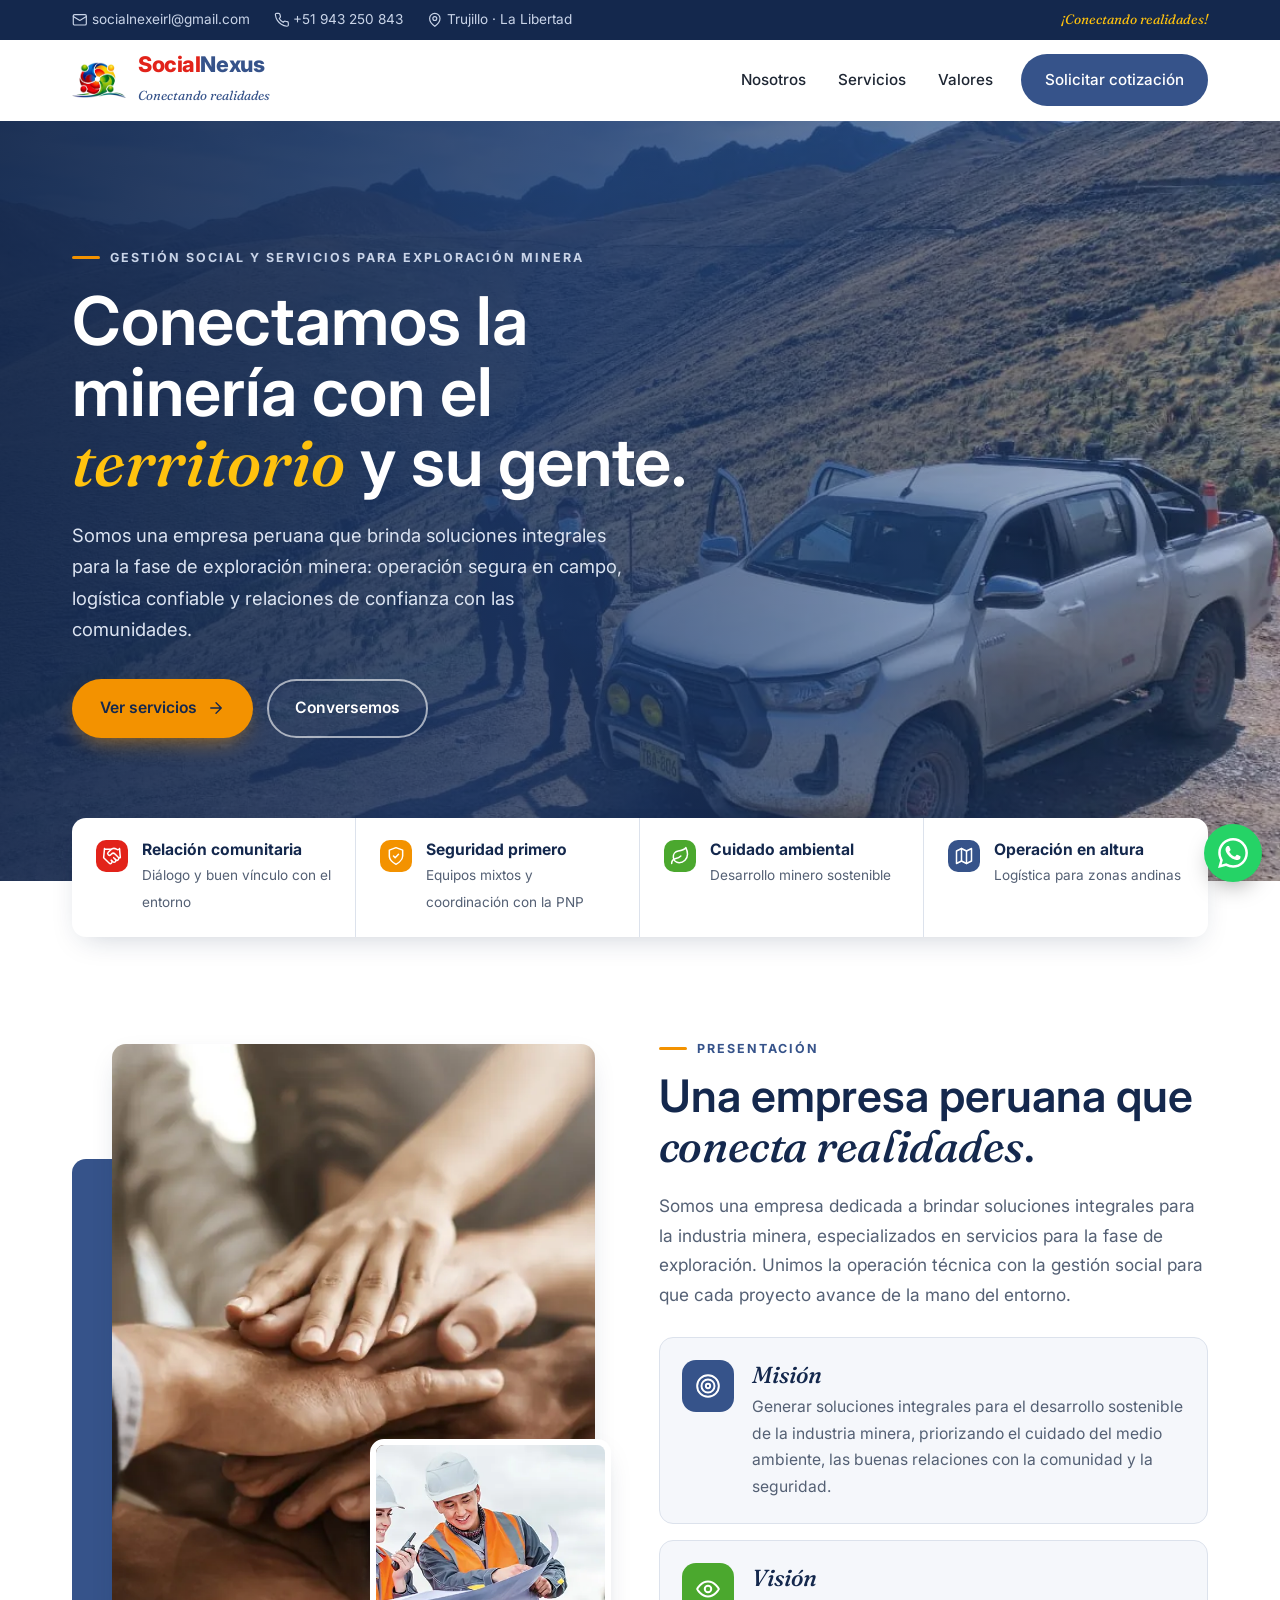
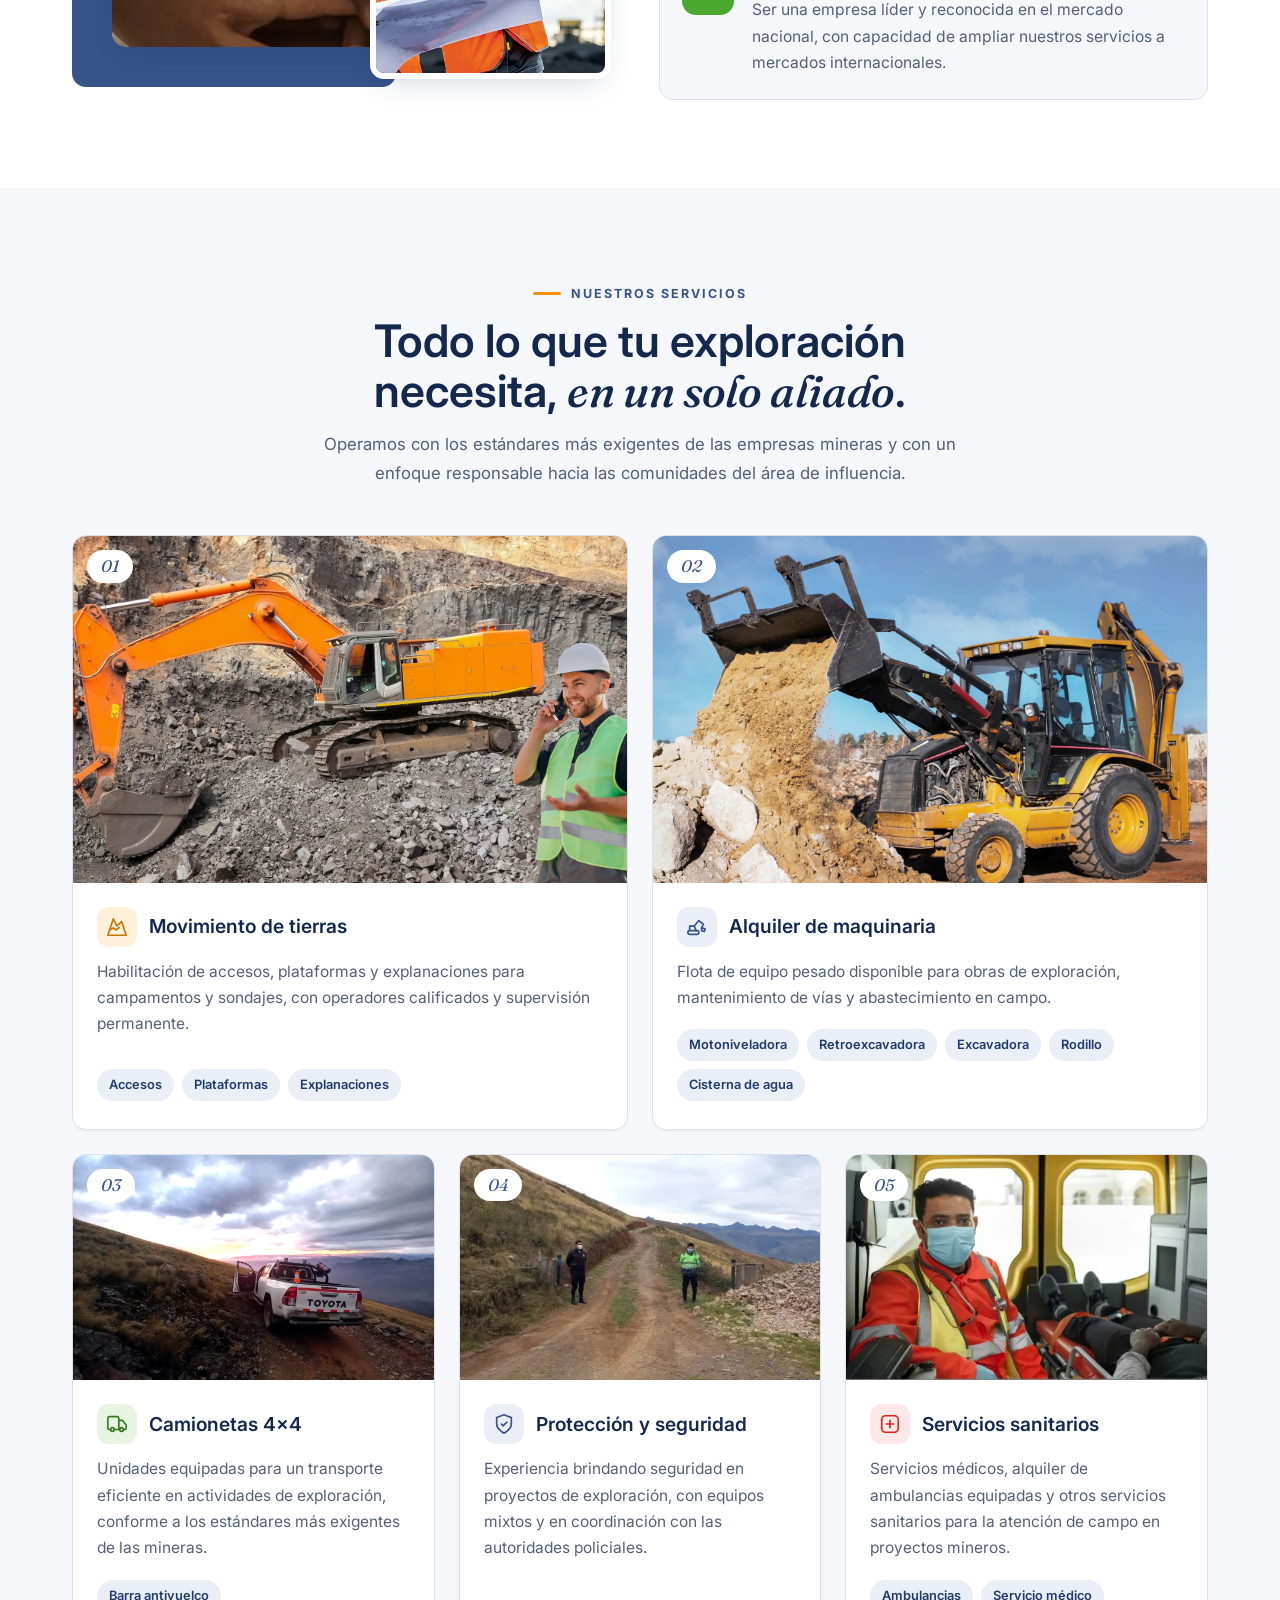
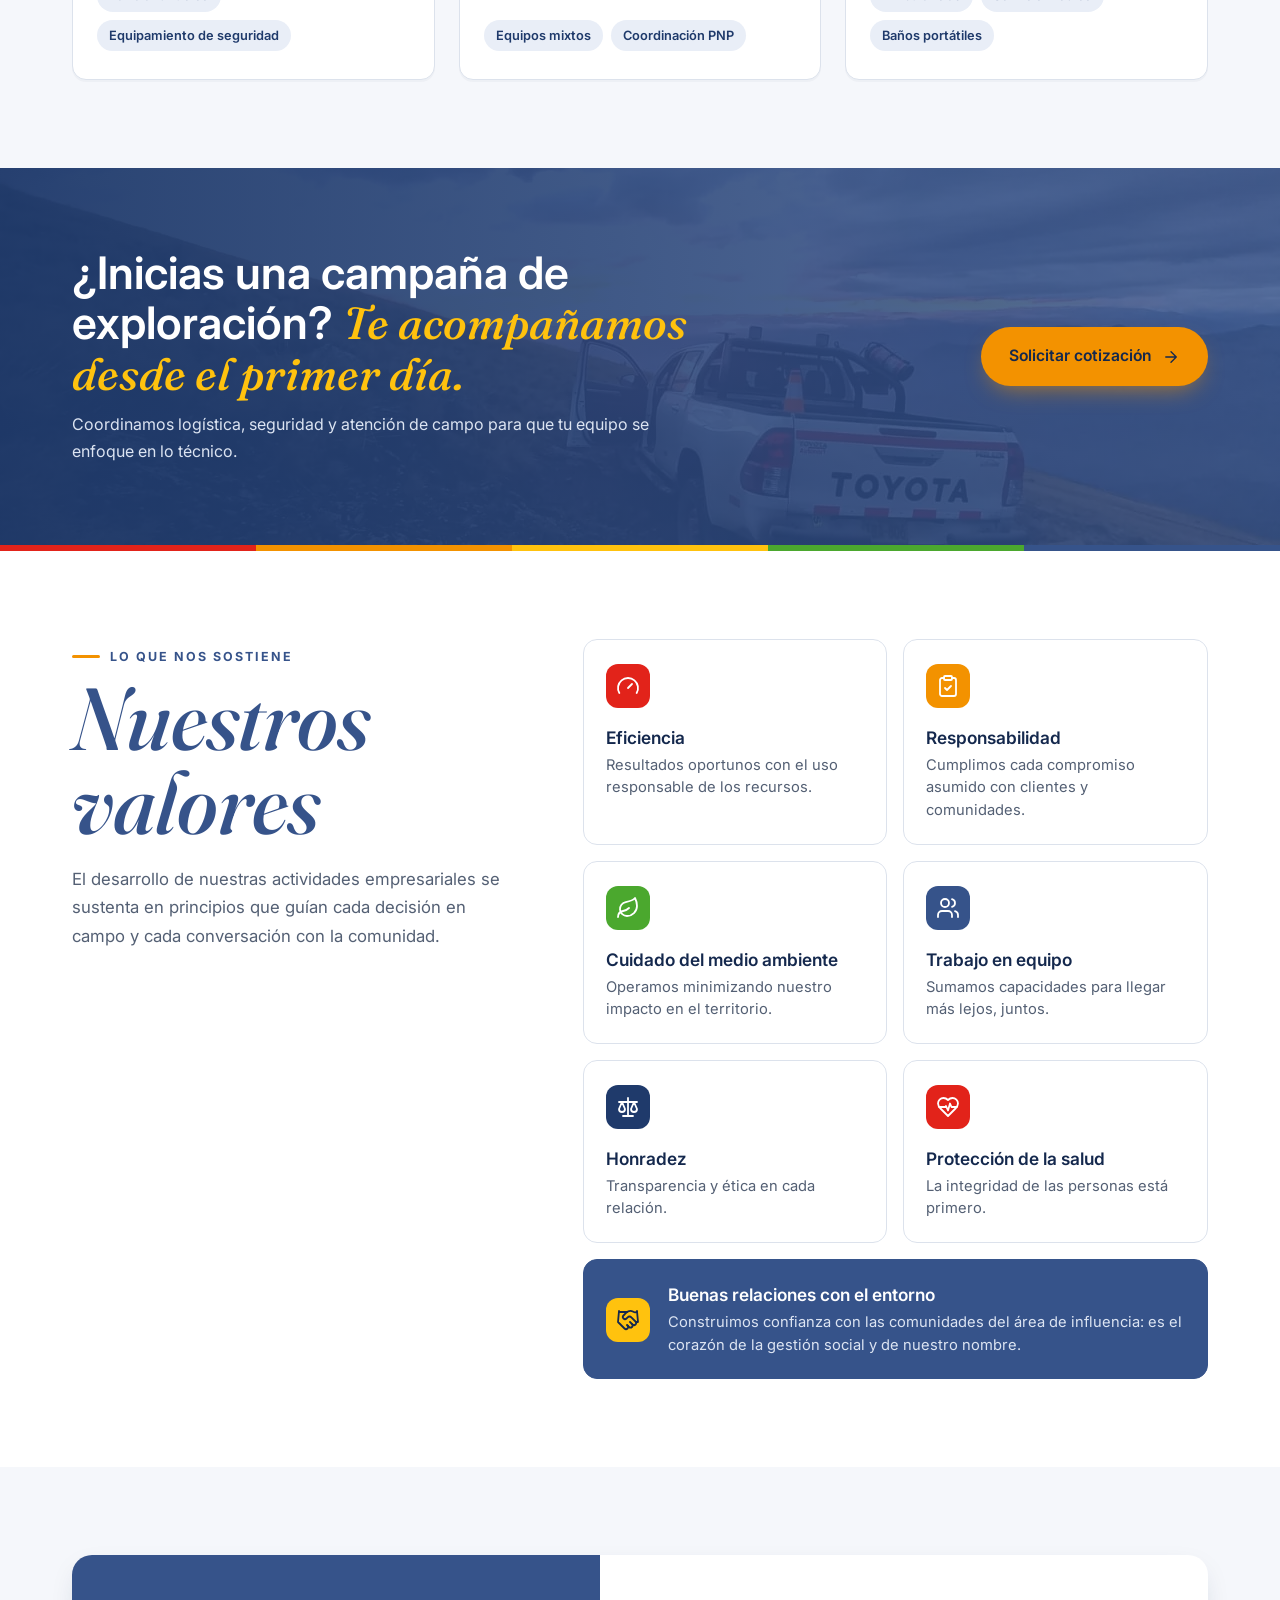
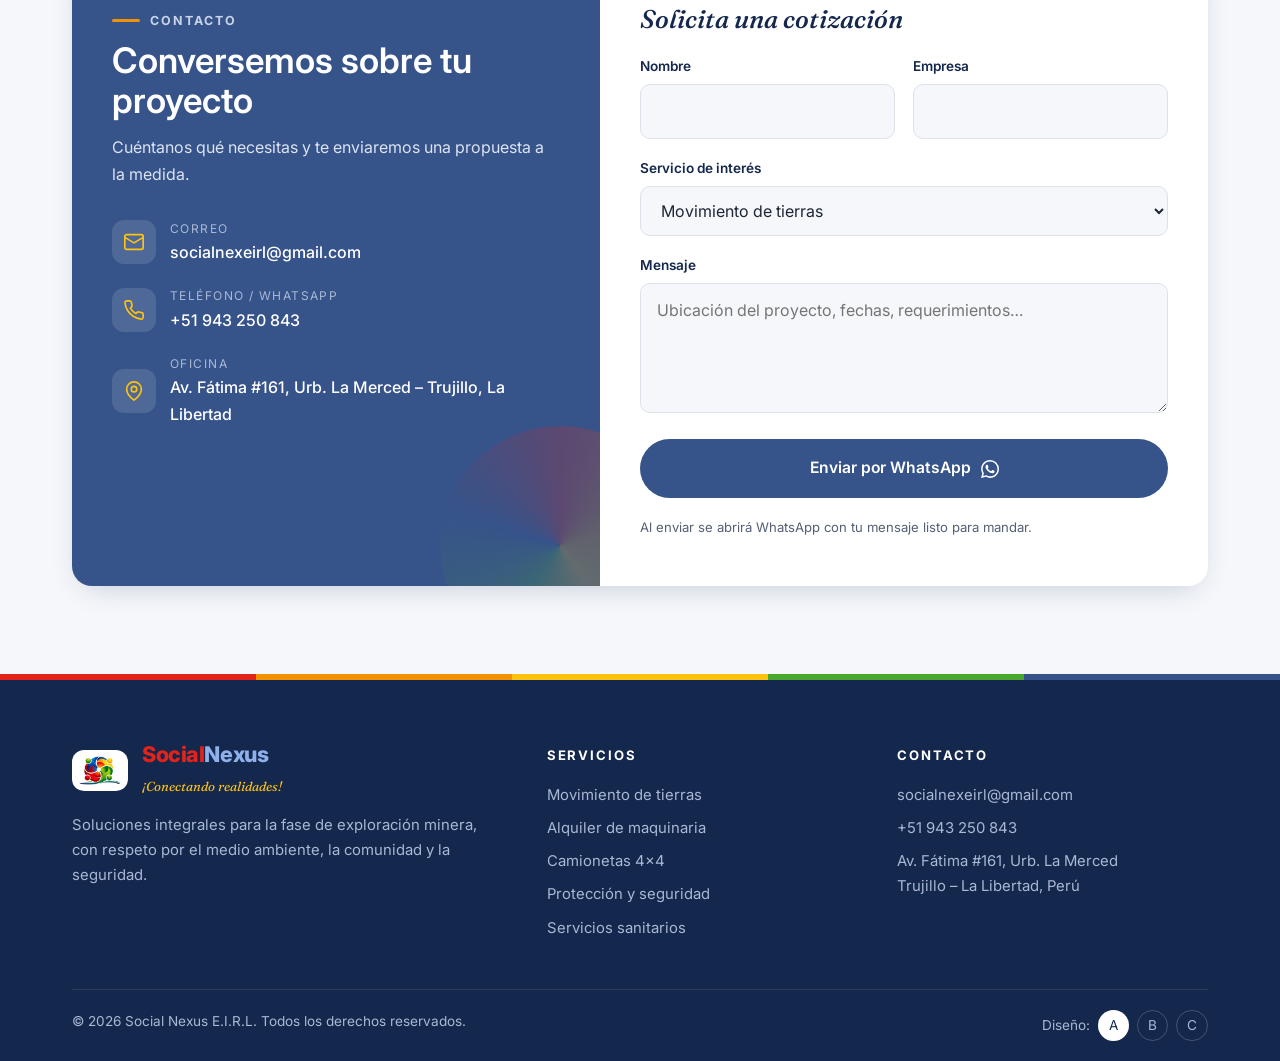
==== site/index.html @ 76d11e51 "Add Social Nexus static site with three designs and GitHub Pages deploy - Version A (main): institut" ====
<!DOCTYPE html>
<html lang="es">
<head>
  <meta charset="UTF-8">
  <meta name="viewport" content="width=device-width, initial-scale=1">
  <title>Social Nexus | Soluciones integrales para la exploración minera</title>
  <meta name="description" content="Social Nexus E.I.R.L. es una empresa peruana que brinda soluciones integrales para la exploración minera: movimiento de tierras, alquiler de maquinaria y camionetas 4x4, seguridad y servicios sanitarios, con buenas relaciones comunitarias.">
  <meta name="theme-color" content="#36538A">
  <meta property="og:type" content="website">
  <meta property="og:locale" content="es_PE">
  <meta property="og:title" content="Social Nexus | ¡Conectando realidades!">
  <meta property="og:description" content="Soluciones integrales para la fase de exploración minera, con respeto por el medio ambiente, la comunidad y la seguridad.">
  <meta property="og:image" content="assets/img/movimiento-tierras.jpg">
  <link rel="icon" href="favicon.ico" sizes="any">
  <link rel="icon" type="image/png" sizes="32x32" href="favicon-32x32.png">
  <link rel="apple-touch-icon" href="apple-touch-icon.png">
  <link rel="preconnect" href="https://fonts.googleapis.com">
  <link rel="preconnect" href="https://fonts.gstatic.com" crossorigin>
  <link href="https://fonts.googleapis.com/css2?family=Fraunces:ital,opsz,wght@0,9..144,500;0,9..144,600;1,9..144,400;1,9..144,500&family=Inter:wght@400;500;600;700;800&display=swap" rel="stylesheet">
  <link rel="stylesheet" href="style.css">
  <link rel="preload" as="image" href="assets/img/seguridad.webp">
  <script type="application/ld+json">
  {
    "@context": "https://schema.org",
    "@type": "LocalBusiness",
    "name": "Social Nexus E.I.R.L.",
    "slogan": "¡Conectando realidades!",
    "description": "Soluciones integrales para la industria minera, especializados en servicios para la fase de exploración.",
    "email": "socialnexeirl@gmail.com",
    "telephone": "+51 943 250 843",
    "image": "assets/img/logo-socialnexus.png",
    "address": {
      "@type": "PostalAddress",
      "streetAddress": "Av. Fátima 161, Urb. La Merced",
      "addressLocality": "Trujillo",
      "addressRegion": "La Libertad",
      "addressCountry": "PE"
    },
    "areaServed": "PE"
  }
  </script>
</head>
<body>

  <!-- ===== TOPBAR ===== -->
  <div class="topbar">
    <div class="container">
      <ul>
        <li><a href="mailto:socialnexeirl@gmail.com"><svg class="icon" aria-hidden="true"><use href="assets/icons.svg#i-mail"/></svg> socialnexeirl@gmail.com</a></li>
        <li><a href="tel:+51943250843"><svg class="icon" aria-hidden="true"><use href="assets/icons.svg#i-phone"/></svg> +51 943 250 843</a></li>
        <li class="hide-sm"><svg class="icon" aria-hidden="true"><use href="assets/icons.svg#i-pin"/></svg> Trujillo · La Libertad</li>
      </ul>
      <span class="tag">¡Conectando realidades!</span>
    </div>
  </div>

  <!-- ===== HEADER ===== -->
  <header id="page-header">
    <div class="container">
      <a href="#inicio" class="brand" aria-label="Social Nexus – inicio">
        <img src="assets/img/logo-simbolo.png" alt="" width="270" height="183">
        <span>
          <span class="brand-name"><span class="s">Social</span><span class="n">Nexus</span></span>
          <span class="brand-tag">Conectando realidades</span>
        </span>
      </a>
      <button class="nav-toggle" aria-expanded="false" aria-controls="main-nav" aria-label="Abrir menú">
        <svg class="icon" aria-hidden="true"><use href="assets/icons.svg#i-menu"/></svg>
      </button>
      <nav id="main-nav" class="main-nav" aria-label="Principal">
        <ul>
          <li><a href="#nosotros">Nosotros</a></li>
          <li><a href="#servicios">Servicios</a></li>
          <li><a href="#valores">Valores</a></li>
          <li><a href="#contacto" class="btn btn-blue">Solicitar cotización</a></li>
        </ul>
      </nav>
    </div>
  </header>

  <main>
    <!-- ===== HERO ===== -->
    <section id="inicio" class="hero">
      <div class="hero-bg"><img src="assets/img/seguridad.webp" alt="" width="1136" height="960"></div>
      <div class="container">
        <div class="hero-content">
          <span class="eyebrow">Gestión social y servicios para exploración minera</span>
          <h1>Conectamos la minería con el <em>territorio</em> y su gente.</h1>
          <p class="lead">Somos una empresa peruana que brinda soluciones integrales para la fase de exploración minera: operación segura en campo, logística confiable y relaciones de confianza con las comunidades.</p>
          <div class="hero-actions">
            <a href="#servicios" class="btn btn-primary">Ver servicios <svg class="icon" aria-hidden="true"><use href="assets/icons.svg#i-arrow"/></svg></a>
            <a href="#contacto" class="btn btn-outline">Conversemos</a>
          </div>
        </div>
      </div>
      <div class="hero-stats">
        <div class="container">
          <ul>
            <li><svg class="icon" aria-hidden="true"><use href="assets/icons.svg#i-handshake"/></svg><div><strong>Relación comunitaria</strong><span>Diálogo y buen vínculo con el entorno</span></div></li>
            <li><svg class="icon" aria-hidden="true"><use href="assets/icons.svg#i-shield"/></svg><div><strong>Seguridad primero</strong><span>Equipos mixtos y coordinación con la PNP</span></div></li>
            <li><svg class="icon" aria-hidden="true"><use href="assets/icons.svg#i-leaf"/></svg><div><strong>Cuidado ambiental</strong><span>Desarrollo minero sostenible</span></div></li>
            <li><svg class="icon" aria-hidden="true"><use href="assets/icons.svg#i-map"/></svg><div><strong>Operación en altura</strong><span>Logística para zonas andinas</span></div></li>
          </ul>
        </div>
      </div>
    </section>

    <!-- ===== NOSOTROS ===== -->
    <section id="nosotros" class="about section">
      <div class="container about-grid">
        <div class="about-media reveal">
          <img class="photo-main" src="assets/img/manos-unidas.webp" alt="Manos de un equipo diverso unidas en señal de compromiso" width="553" height="1055" loading="lazy">
          <img class="photo-badge" src="assets/img/ingenieros.webp" alt="Ingenieros con chaleco revisando planos en campo" width="400" height="400" loading="lazy">
        </div>
        <div class="about-text reveal">
          <span class="eyebrow">Presentación</span>
          <h2>Una empresa peruana que <span class="serif">conecta realidades</span>.</h2>
          <p>Somos una empresa dedicada a brindar soluciones integrales para la industria minera, especializados en servicios para la fase de exploración. Unimos la operación técnica con la gestión social para que cada proyecto avance de la mano del entorno.</p>
          <div class="mv-cards">
            <article class="mv-card">
              <svg class="icon" aria-hidden="true"><use href="assets/icons.svg#i-target"/></svg>
              <div>
                <h3>Misión</h3>
                <p>Generar soluciones integrales para el desarrollo sostenible de la industria minera, priorizando el cuidado del medio ambiente, las buenas relaciones con la comunidad y la seguridad.</p>
              </div>
            </article>
            <article class="mv-card">
              <svg class="icon" aria-hidden="true"><use href="assets/icons.svg#i-eye"/></svg>
              <div>
                <h3>Visión</h3>
                <p>Ser una empresa líder y reconocida en el mercado nacional, con capacidad de ampliar nuestros servicios a mercados internacionales.</p>
              </div>
            </article>
          </div>
        </div>
      </div>
    </section>

    <!-- ===== SERVICIOS ===== -->
    <section id="servicios" class="services section bg-light">
      <div class="container">
        <div class="section-head center reveal">
          <span class="eyebrow">Nuestros servicios</span>
          <h2>Todo lo que tu exploración necesita, <span class="serif">en un solo aliado</span>.</h2>
          <p>Operamos con los estándares más exigentes de las empresas mineras y con un enfoque responsable hacia las comunidades del área de influencia.</p>
        </div>

        <div class="services-grid">
          <article class="service-card wide reveal" data-accent="orange">
            <div class="service-media">
              <img src="assets/img/movimiento-tierras.webp" alt="Excavadora realizando movimiento de tierras en una cantera" width="1600" height="908" loading="lazy">
              <span class="service-num">01</span>
            </div>
            <div class="service-body">
              <h3><svg class="icon" aria-hidden="true"><use href="assets/icons.svg#i-mountain"/></svg> Movimiento de tierras</h3>
              <p>Habilitación de accesos, plataformas y explanaciones para campamentos y sondajes, con operadores calificados y supervisión permanente.</p>
              <ul class="chips"><li>Accesos</li><li>Plataformas</li><li>Explanaciones</li></ul>
            </div>
          </article>

          <article class="service-card wide reveal">
            <div class="service-media">
              <img src="assets/img/retroexcavadora-carga.webp" alt="Retroexcavadora cargando material" width="1600" height="1288" loading="lazy">
              <span class="service-num">02</span>
            </div>
            <div class="service-body">
              <h3><svg class="icon" aria-hidden="true"><use href="assets/icons.svg#i-excavator"/></svg> Alquiler de maquinaria</h3>
              <p>Flota de equipo pesado disponible para obras de exploración, mantenimiento de vías y abastecimiento en campo.</p>
              <ul class="chips"><li>Motoniveladora</li><li>Retroexcavadora</li><li>Excavadora</li><li>Rodillo</li><li>Cisterna de agua</li></ul>
            </div>
          </article>

          <article class="service-card reveal" data-accent="green">
            <div class="service-media">
              <img src="assets/img/camioneta-andes.webp" alt="Camioneta 4x4 en un camino de montaña al atardecer" width="1280" height="960" loading="lazy">
              <span class="service-num">03</span>
            </div>
            <div class="service-body">
              <h3><svg class="icon" aria-hidden="true"><use href="assets/icons.svg#i-truck"/></svg> Camionetas 4x4</h3>
              <p>Unidades equipadas para un transporte eficiente en actividades de exploración, conforme a los estándares más exigentes de las mineras.</p>
              <ul class="chips"><li>Barra antivuelco</li><li>Equipamiento de seguridad</li></ul>
            </div>
          </article>

          <article class="service-card reveal">
            <div class="service-media">
              <img src="assets/img/seguridad-control.webp" alt="Personal de seguridad y policía en un control de acceso rural" width="570" height="332" loading="lazy">
              <span class="service-num">04</span>
            </div>
            <div class="service-body">
              <h3><svg class="icon" aria-hidden="true"><use href="assets/icons.svg#i-shield"/></svg> Protección y seguridad</h3>
              <p>Experiencia brindando seguridad en proyectos de exploración, con equipos mixtos y en coordinación con las autoridades policiales.</p>
              <ul class="chips"><li>Equipos mixtos</li><li>Coordinación PNP</li></ul>
            </div>
          </article>

          <article class="service-card reveal" data-accent="red">
            <div class="service-media">
              <img src="assets/img/servicio-medico.webp" alt="Paramédico atendiendo dentro de una ambulancia" width="617" height="334" loading="lazy">
              <span class="service-num">05</span>
            </div>
            <div class="service-body">
              <h3><svg class="icon" aria-hidden="true"><use href="assets/icons.svg#i-medical"/></svg> Servicios sanitarios</h3>
              <p>Servicios médicos, alquiler de ambulancias equipadas y otros servicios sanitarios para la atención de campo en proyectos mineros.</p>
              <ul class="chips"><li>Ambulancias</li><li>Servicio médico</li><li>Baños portátiles</li></ul>
            </div>
          </article>
        </div>
      </div>
    </section>

    <!-- ===== CTA BANNER ===== -->
    <section class="cta-banner">
      <div class="bg"><img src="assets/img/camioneta-andes.webp" alt="" width="1280" height="960" loading="lazy"></div>
      <div class="container">
        <div>
          <h2>¿Inicias una campaña de exploración? <em>Te acompañamos desde el primer día.</em></h2>
          <p>Coordinamos logística, seguridad y atención de campo para que tu equipo se enfoque en lo técnico.</p>
        </div>
        <a href="#contacto" class="btn btn-primary">Solicitar cotización <svg class="icon" aria-hidden="true"><use href="assets/icons.svg#i-arrow"/></svg></a>
      </div>
      <div class="nexus-bar" aria-hidden="true"><span></span><span></span><span></span><span></span><span></span></div>
    </section>

    <!-- ===== VALORES ===== -->
    <section id="valores" class="values section">
      <div class="container values-grid">
        <div class="values-intro reveal">
          <span class="eyebrow">Lo que nos sostiene</span>
          <p class="big">Nuestros valores</p>
          <p>El desarrollo de nuestras actividades empresariales se sustenta en principios que guían cada decisión en campo y cada conversación con la comunidad.</p>
        </div>
        <div class="values-list">
          <article class="value reveal"><svg class="icon" aria-hidden="true"><use href="assets/icons.svg#i-gauge"/></svg><h3>Eficiencia</h3><p>Resultados oportunos con el uso responsable de los recursos.</p></article>
          <article class="value reveal"><svg class="icon" aria-hidden="true"><use href="assets/icons.svg#i-check"/></svg><h3>Responsabilidad</h3><p>Cumplimos cada compromiso asumido con clientes y comunidades.</p></article>
          <article class="value reveal"><svg class="icon" aria-hidden="true"><use href="assets/icons.svg#i-leaf"/></svg><h3>Cuidado del medio ambiente</h3><p>Operamos minimizando nuestro impacto en el territorio.</p></article>
          <article class="value reveal"><svg class="icon" aria-hidden="true"><use href="assets/icons.svg#i-users"/></svg><h3>Trabajo en equipo</h3><p>Sumamos capacidades para llegar más lejos, juntos.</p></article>
          <article class="value reveal"><svg class="icon" aria-hidden="true"><use href="assets/icons.svg#i-scale"/></svg><h3>Honradez</h3><p>Transparencia y ética en cada relación.</p></article>
          <article class="value reveal"><svg class="icon" aria-hidden="true"><use href="assets/icons.svg#i-heart"/></svg><h3>Protección de la salud</h3><p>La integridad de las personas está primero.</p></article>
          <article class="value featured reveal"><svg class="icon" aria-hidden="true"><use href="assets/icons.svg#i-handshake"/></svg><div><h3>Buenas relaciones con el entorno</h3><p>Construimos confianza con las comunidades del área de influencia: es el corazón de la gestión social y de nuestro nombre.</p></div></article>
        </div>
      </div>
    </section>

    <!-- ===== CONTACTO ===== -->
    <section id="contacto" class="contact section bg-light">
      <div class="container">
        <div class="contact-grid reveal">
          <div class="contact-info">
            <span class="eyebrow">Contacto</span>
            <h2>Conversemos sobre tu proyecto</h2>
            <p>Cuéntanos qué necesitas y te enviaremos una propuesta a la medida.</p>
            <ul class="contact-list">
              <li><svg class="icon" aria-hidden="true"><use href="assets/icons.svg#i-mail"/></svg><div><small>Correo</small><a href="mailto:socialnexeirl@gmail.com">socialnexeirl@gmail.com</a></div></li>
              <li><svg class="icon" aria-hidden="true"><use href="assets/icons.svg#i-phone"/></svg><div><small>Teléfono / WhatsApp</small><a href="tel:+51943250843">+51 943 250 843</a></div></li>
              <li><svg class="icon" aria-hidden="true"><use href="assets/icons.svg#i-pin"/></svg><div><small>Oficina</small><span>Av. Fátima #161, Urb. La Merced – Trujillo, La Libertad</span></div></li>
            </ul>
          </div>
          <form class="contact-form" id="contact-form">
            <h3>Solicita una cotización</h3>
            <div class="row">
              <div class="field"><label for="f-name">Nombre</label><input id="f-name" name="name" required autocomplete="name"></div>
              <div class="field"><label for="f-company">Empresa</label><input id="f-company" name="company" autocomplete="organization"></div>
            </div>
            <div class="field">
              <label for="f-service">Servicio de interés</label>
              <select id="f-service" name="service">
                <option>Movimiento de tierras</option>
                <option>Alquiler de maquinaria</option>
                <option>Alquiler de camionetas 4x4</option>
                <option>Protección y seguridad</option>
                <option>Servicios sanitarios</option>
                <option>Otro / varios</option>
              </select>
            </div>
            <div class="field"><label for="f-msg">Mensaje</label><textarea id="f-msg" name="message" required placeholder="Ubicación del proyecto, fechas, requerimientos…"></textarea></div>
            <button type="submit" class="btn btn-blue">Enviar por WhatsApp <svg class="icon" aria-hidden="true"><use href="assets/icons.svg#i-whatsapp"/></svg></button>
            <p class="form-note">Al enviar se abrirá WhatsApp con tu mensaje listo para mandar.</p>
          </form>
        </div>
      </div>
    </section>
  </main>

  <!-- ===== FOOTER ===== -->
  <footer id="page-footer">
    <div class="nexus-bar" aria-hidden="true"><span></span><span></span><span></span><span></span><span></span></div>
    <div class="container">
      <div class="footer-top">
        <div>
          <div class="footer-brand">
            <img src="assets/img/logo-simbolo.png" alt="" width="270" height="183" loading="lazy">
            <span><span class="brand-name"><span class="s">Social</span><span class="n">Nexus</span></span><span class="brand-tag">¡Conectando realidades!</span></span>
          </div>
          <p>Soluciones integrales para la fase de exploración minera, con respeto por el medio ambiente, la comunidad y la seguridad.</p>
        </div>
        <div>
          <h4>Servicios</h4>
          <ul>
            <li><a href="#servicios">Movimiento de tierras</a></li>
            <li><a href="#servicios">Alquiler de maquinaria</a></li>
            <li><a href="#servicios">Camionetas 4x4</a></li>
            <li><a href="#servicios">Protección y seguridad</a></li>
            <li><a href="#servicios">Servicios sanitarios</a></li>
          </ul>
        </div>
        <div>
          <h4>Contacto</h4>
          <ul>
            <li><a href="mailto:socialnexeirl@gmail.com">socialnexeirl@gmail.com</a></li>
            <li><a href="tel:+51943250843">+51 943 250 843</a></li>
            <li>Av. Fátima #161, Urb. La Merced<br>Trujillo – La Libertad, Perú</li>
          </ul>
        </div>
      </div>
      <div class="footer-bottom">
        <span>© <span id="year">2026</span> Social Nexus E.I.R.L. Todos los derechos reservados.</span>
        <nav class="versions" aria-label="Versiones del diseño">Diseño:
          <a href="./" aria-current="page">A</a><a href="v2/">B</a><a href="v3/">C</a>
        </nav>
      </div>
    </div>
  </footer>

  <a class="wa-float" href="https://wa.me/51943250843" target="_blank" rel="noopener" aria-label="Escríbenos por WhatsApp">
    <svg aria-hidden="true"><use href="assets/icons.svg#i-whatsapp"/></svg>
  </a>

  <script>
    (function () {
      var header = document.getElementById('page-header');
      var toggle = document.querySelector('.nav-toggle');
      var nav = document.getElementById('main-nav');
      var icon = toggle.querySelector('use');

      function setMenu(open) {
        nav.classList.toggle('open', open);
        toggle.setAttribute('aria-expanded', open);
        toggle.setAttribute('aria-label', open ? 'Cerrar menú' : 'Abrir menú');
        icon.setAttribute('href', 'assets/icons.svg#' + (open ? 'i-close' : 'i-menu'));
      }
      toggle.addEventListener('click', function () { setMenu(!nav.classList.contains('open')); });
      nav.addEventListener('click', function (e) { if (e.target.closest('a')) setMenu(false); });

      function onScroll() { header.classList.toggle('scrolled', window.scrollY > 10); }
      window.addEventListener('scroll', onScroll, { passive: true }); onScroll();

      // Aparición suave de bloques al hacer scroll
      var items = document.querySelectorAll('.reveal');
      if ('IntersectionObserver' in window) {
        var io = new IntersectionObserver(function (entries) {
          entries.forEach(function (en) { if (en.isIntersecting) { en.target.classList.add('in'); io.unobserve(en.target); } });
        }, { threshold: 0.12, rootMargin: '0px 0px -40px 0px' });
        items.forEach(function (el) { io.observe(el); });
      } else {
        items.forEach(function (el) { el.classList.add('in'); });
      }

      document.getElementById('year').textContent = new Date().getFullYear();

      // El formulario no tiene backend: abre WhatsApp con el mensaje armado
      document.getElementById('contact-form').addEventListener('submit', function (e) {
        e.preventDefault();
        var f = e.target;
        var txt = 'Hola Social Nexus, soy ' + f.name.value.trim() +
          (f.company.value.trim() ? ' de ' + f.company.value.trim() : '') +
          '.\nServicio de interés: ' + f.service.value +
          '\n\n' + f.message.value.trim();
        window.open('https://wa.me/51943250843?text=' + encodeURIComponent(txt), '_blank', 'noopener');
      });
    })();
  </script>
</body>
</html>
---- site/style.css ----
/* ===================================================
   Social Nexus E.I.R.L. – Conectando realidades
   style.css · Versión A "Institucional moderna"
   =================================================== */

/* ===== TOKENS =====
   Paleta tomada del brochure: azul institucional dominante y los
   cuatro colores del logo como acentos. */
:root {
  --blue:        #36538A;
  --blue-deep:   #1F3A6B;
  --blue-ink:    #14284D;
  --blue-soft:   #E9EEF7;
  --red:         #E2231A;
  --orange:      #F39200;
  --yellow:      #FFC20E;
  --green:       #4BA82E;
  --white:       #ffffff;
  --bg:          #F5F7FB;
  --text:        #1E2633;
  --text-light:  #546074;
  --border:      #DCE2EC;
  --radius:      14px;
  --max-width:   1200px;
  --header-h:    80px;
  --serif: 'Fraunces', Georgia, 'Times New Roman', serif;
  --sans:  'Inter', system-ui, -apple-system, 'Segoe UI', Roboto, sans-serif;
  --shadow: 0 10px 30px -12px rgba(20, 40, 77, .25);
}

/* ===== RESET & BASE ===== */
*, *::before, *::after { box-sizing: border-box; margin: 0; padding: 0; }
html { scroll-behavior: smooth; scroll-padding-top: var(--header-h); }
body {
  font-family: var(--sans);
  font-size: 16px;
  line-height: 1.7;
  color: var(--text);
  background: var(--white);
  overflow-x: hidden;
}
img { max-width: 100%; height: auto; display: block; }
a { color: inherit; text-decoration: none; }
ul { list-style: none; }
button, input, textarea, select { font: inherit; color: inherit; }
:focus-visible { outline: 3px solid var(--orange); outline-offset: 3px; border-radius: 4px; }

.icon {
  width: 1.15em; height: 1.15em;
  fill: none; stroke: currentColor; stroke-width: 1.8;
  stroke-linecap: round; stroke-linejoin: round;
  vertical-align: -0.2em; flex-shrink: 0;
}

.container { width: 100%; max-width: var(--max-width); margin: 0 auto; padding: 0 16px; }
@media (min-width: 768px) { .container { padding: 0 32px; } }

.section { padding: 88px 0; }
.bg-light { background: var(--bg); }

h1, h2, h3 { color: var(--blue-ink); font-weight: 600; }
h1 { font-size: clamp(2.3rem, 6vw, 4.2rem); line-height: 1.05; }
h2 { font-size: clamp(1.8rem, 4vw, 2.8rem); line-height: 1.12; }
h3 { font-size: 1.2rem; line-height: 1.3; }
.serif { font-family: var(--serif); font-style: italic; font-weight: 500; letter-spacing: -.01em; }

.eyebrow {
  display: inline-flex; align-items: center; gap: 10px;
  font-size: .78rem; font-weight: 700; letter-spacing: .16em; text-transform: uppercase;
  color: var(--blue);
}
.eyebrow::before { content: ""; width: 28px; height: 3px; border-radius: 2px; background: var(--orange); }
.section-head { max-width: 680px; margin-bottom: 48px; }
.section-head.center { text-align: center; margin-left: auto; margin-right: auto; }
.section-head.center .eyebrow { justify-content: center; }
.section-head h2 { margin: 12px 0 14px; }
.section-head p { color: var(--text-light); font-size: 1.05rem; }

/* Franja con los colores del logo */
.nexus-bar { display: flex; height: 6px; }
.nexus-bar span { flex: 1; }
.nexus-bar span:nth-child(1) { background: var(--red); }
.nexus-bar span:nth-child(2) { background: var(--orange); }
.nexus-bar span:nth-child(3) { background: var(--yellow); }
.nexus-bar span:nth-child(4) { background: var(--green); }
.nexus-bar span:nth-child(5) { background: var(--blue); }

/* ===== BOTONES ===== */
.btn {
  display: inline-flex; align-items: center; justify-content: center; gap: 10px;
  padding: 14px 26px; border-radius: 999px; border: 2px solid transparent;
  font-weight: 600; font-size: .98rem; cursor: pointer;
  transition: transform .2s, background .2s, color .2s, border-color .2s, box-shadow .2s;
}
.btn:hover { transform: translateY(-2px); }
.btn-primary { background: var(--orange); color: var(--blue-ink); box-shadow: 0 10px 24px -10px rgba(243,146,0,.7); }
.btn-primary:hover { background: var(--yellow); }
.btn-outline { border-color: rgba(255,255,255,.6); color: var(--white); }
.btn-outline:hover { background: var(--white); color: var(--blue-ink); }
.btn-blue { background: var(--blue); color: var(--white); }
.btn-blue:hover { background: var(--blue-deep); }

/* ===== TOPBAR ===== */
.topbar { background: var(--blue-ink); color: #C9D4E8; font-size: .85rem; }
.topbar .container { display: flex; justify-content: space-between; align-items: center; min-height: 40px; gap: 16px; }
.topbar ul { display: flex; gap: 24px; flex-wrap: wrap; }
.topbar a:hover { color: var(--white); }
.topbar .tag { font-family: var(--serif); font-style: italic; color: var(--yellow); }
@media (max-width: 767px) { .topbar .tag, .topbar .hide-sm { display: none; } }

/* ===== HEADER ===== */
#page-header {
  position: sticky; top: 0; z-index: 50;
  background: rgba(255,255,255,.92);
  backdrop-filter: saturate(160%) blur(10px);
  -webkit-backdrop-filter: saturate(160%) blur(10px);
  border-bottom: 1px solid transparent;
  transition: border-color .2s, box-shadow .2s;
}
#page-header.scrolled { border-color: var(--border); box-shadow: 0 6px 20px -14px rgba(20,40,77,.4); }
#page-header .container { display: flex; align-items: center; justify-content: space-between; height: var(--header-h); }
.brand { display: flex; align-items: center; gap: 12px; }
.brand img { width: 54px; height: auto; }
.brand-name { font-weight: 800; font-size: 1.35rem; letter-spacing: -.02em; line-height: 1; }
.brand-name .s { color: var(--red); }
.brand-name .n { color: var(--blue); }
.brand-tag { display: block; font-family: var(--serif); font-style: italic; font-size: .82rem; color: var(--blue); margin-top: 4px; }

.main-nav ul { display: flex; align-items: center; gap: 4px; }
.main-nav a { display: block; padding: 10px 14px; border-radius: 999px; font-weight: 500; font-size: .95rem; color: var(--text); transition: background .2s, color .2s; }
.main-nav a:hover { background: var(--blue-soft); color: var(--blue); }
.main-nav .btn { margin-left: 10px; padding: 11px 22px; color: var(--white); }
.main-nav .btn:hover { background: var(--blue-deep); color: var(--white); }

.nav-toggle { display: none; width: 46px; height: 46px; border: 0; background: var(--blue-soft); border-radius: 12px; cursor: pointer; color: var(--blue); }
.nav-toggle .icon { width: 24px; height: 24px; }

@media (max-width: 960px) {
  .nav-toggle { display: inline-flex; align-items: center; justify-content: center; }
  .main-nav {
    position: absolute; top: 100%; left: 0; right: 0;
    background: var(--white); border-bottom: 1px solid var(--border);
    box-shadow: var(--shadow);
    max-height: 0; overflow: hidden; transition: max-height .3s ease;
  }
  .main-nav.open { max-height: 480px; }
  .main-nav ul { flex-direction: column; align-items: stretch; padding: 12px 16px 20px; }
  .main-nav a { padding: 14px 12px; border-radius: 10px; }
  .main-nav .btn { margin: 8px 0 0; }
}

/* ===== HERO ===== */
.hero {
  position: relative; isolation: isolate; color: var(--white);
  min-height: min(88vh, 760px); display: flex; align-items: center;
  padding: 96px 0 120px;
}
.hero-bg { position: absolute; inset: 0; z-index: -2; }
.hero-bg img { width: 100%; height: 100%; object-fit: cover; object-position: center 60%; }
.hero::before {
  content: ""; position: absolute; inset: 0; z-index: -1;
  background:
    linear-gradient(100deg, rgba(20,40,77,.94) 0%, rgba(31,58,107,.82) 42%, rgba(54,83,138,.25) 100%);
}
.hero .container { display: grid; gap: 40px; }
.hero-content { max-width: 680px; }
.hero h1 { color: var(--white); margin: 18px 0 22px; }
.hero h1 em { font-family: var(--serif); font-style: italic; font-weight: 500; color: var(--yellow); }
.hero p.lead { font-size: 1.15rem; color: #DCE4F2; max-width: 560px; }
.hero .eyebrow { color: #C9D4E8; }
.hero-actions { display: flex; flex-wrap: wrap; gap: 14px; margin-top: 34px; }

.hero-stats {
  position: absolute; left: 0; right: 0; bottom: -56px; z-index: 2;
}
.hero-stats ul {
  display: grid; grid-template-columns: repeat(4, 1fr);
  background: var(--white); border-radius: var(--radius); box-shadow: var(--shadow);
  overflow: hidden;
}
.hero-stats li { padding: 22px 24px; border-right: 1px solid var(--border); color: var(--text); display: flex; gap: 14px; align-items: flex-start; }
.hero-stats li:last-child { border-right: 0; }
.hero-stats .icon { width: 32px; height: 32px; padding: 6px; border-radius: 10px; color: var(--white); }
.hero-stats li:nth-child(1) .icon { background: var(--red); }
.hero-stats li:nth-child(2) .icon { background: var(--orange); }
.hero-stats li:nth-child(3) .icon { background: var(--green); }
.hero-stats li:nth-child(4) .icon { background: var(--blue); }
.hero-stats strong { display: block; color: var(--blue-ink); font-size: .98rem; line-height: 1.3; }
.hero-stats span { font-size: .85rem; color: var(--text-light); line-height: 1.4; }
@media (max-width: 960px) {
  .hero { flex-direction: column; align-items: stretch; padding: 64px 0 32px; min-height: 0; }
  .hero-stats { position: static; margin-top: 48px; }
  .hero-stats ul { grid-template-columns: 1fr 1fr; }
  .hero-stats li:nth-child(2) { border-right: 0; }
  .hero-stats li:nth-child(-n+2) { border-bottom: 1px solid var(--border); }
}
@media (max-width: 520px) {
  .hero-stats ul { grid-template-columns: 1fr; }
  .hero-stats li { border-right: 0; border-bottom: 1px solid var(--border); }
  .hero-stats li:last-child { border-bottom: 0; }
}

/* ===== NOSOTROS ===== */
.about { padding-top: 150px; }
@media (max-width: 960px) { .about { padding-top: 80px; } }
.about-grid { display: grid; grid-template-columns: 1fr 1.05fr; gap: 64px; align-items: center; }
.about-media { position: relative; padding: 0 0 40px 40px; }
.about-media::before {
  content: ""; position: absolute; left: 0; bottom: 0; width: 62%; height: 82%;
  background: var(--blue); border-radius: var(--radius);
}
.about-media .photo-main { position: relative; border-radius: var(--radius); box-shadow: var(--shadow); aspect-ratio: 4 / 5; object-fit: cover; width: 100%; }
.about-media .photo-badge {
  position: absolute; right: -16px; bottom: 8px; width: 46%;
  border-radius: var(--radius); border: 6px solid var(--white); box-shadow: var(--shadow);
  aspect-ratio: 1; object-fit: cover;
}
.about-text h2 { margin: 12px 0 20px; }
.about-text > p { color: var(--text-light); font-size: 1.08rem; margin-bottom: 28px; }
.mv-cards { display: grid; gap: 16px; }
.mv-card {
  display: grid; grid-template-columns: 52px 1fr; gap: 18px; align-items: start;
  padding: 22px; border-radius: var(--radius); background: var(--bg); border: 1px solid var(--border);
}
.mv-card .icon { width: 52px; height: 52px; padding: 13px; border-radius: 14px; background: var(--blue); color: var(--white); }
.mv-card:nth-child(2) .icon { background: var(--green); }
.mv-card h3 { font-family: var(--serif); font-style: italic; font-weight: 500; font-size: 1.45rem; margin-bottom: 4px; }
.mv-card p { color: var(--text-light); font-size: .98rem; }
@media (max-width: 960px) {
  .about-grid { grid-template-columns: 1fr; gap: 48px; }
  .about-media { max-width: 520px; padding: 0 0 28px 28px; }
  .about-media .photo-badge { right: -4px; }
}

/* ===== SERVICIOS ===== */
.services-grid { display: grid; grid-template-columns: repeat(6, 1fr); gap: 24px; }
.service-card {
  grid-column: span 2;
  display: flex; flex-direction: column;
  background: var(--white); border-radius: var(--radius); overflow: hidden;
  border: 1px solid var(--border); box-shadow: 0 2px 0 rgba(20,40,77,.03);
  transition: transform .25s, box-shadow .25s;
}
.service-card:hover { transform: translateY(-4px); box-shadow: var(--shadow); }
.service-card.wide { grid-column: span 3; }
.service-media { position: relative; aspect-ratio: 16 / 10; overflow: hidden; }
.service-media img { width: 100%; height: 100%; object-fit: cover; transition: transform .6s; }
.service-card:hover .service-media img { transform: scale(1.05); }
.service-num {
  position: absolute; top: 14px; left: 14px;
  font-family: var(--serif); font-style: italic; font-size: 1.05rem;
  background: var(--white); color: var(--blue); border-radius: 999px; padding: 2px 14px;
}
.service-body { padding: 24px 24px 28px; display: flex; flex-direction: column; gap: 12px; flex: 1; }
.service-body h3 { display: flex; align-items: center; gap: 12px; }
.service-body h3 .icon { width: 40px; height: 40px; padding: 9px; border-radius: 12px; background: var(--blue-soft); color: var(--blue); }
.service-body p { color: var(--text-light); font-size: .97rem; }
.chips { display: flex; flex-wrap: wrap; gap: 8px; margin-top: auto; padding-top: 6px; }
.chips li { font-size: .8rem; font-weight: 600; color: var(--blue-deep); background: var(--blue-soft); border-radius: 999px; padding: 5px 12px; }
.service-card[data-accent="red"]    .service-body h3 .icon { background: #FDE8E7; color: var(--red); }
.service-card[data-accent="orange"] .service-body h3 .icon { background: #FEF0DB; color: #C67600; }
.service-card[data-accent="green"]  .service-body h3 .icon { background: #E7F4E2; color: #357A1F; }
@media (max-width: 960px) {
  .services-grid { grid-template-columns: 1fr 1fr; }
  .service-card, .service-card.wide { grid-column: span 1; }
  .service-card:last-child { grid-column: span 2; }
}
@media (max-width: 640px) {
  .services-grid { grid-template-columns: 1fr; }
  .service-card:last-child { grid-column: span 1; }
}

/* ===== CTA BANNER ===== */
.cta-banner { position: relative; isolation: isolate; color: var(--white); overflow: hidden; }
.cta-banner .bg { position: absolute; inset: 0; z-index: -2; }
.cta-banner .bg img { width: 100%; height: 100%; object-fit: cover; }
.cta-banner::before { content: ""; position: absolute; inset: 0; z-index: -1; background: linear-gradient(90deg, rgba(31,58,107,.96), rgba(54,83,138,.82)); }
.cta-banner .container { padding-top: 80px; padding-bottom: 80px; display: flex; align-items: center; justify-content: space-between; gap: 32px; flex-wrap: wrap; }
.cta-banner h2 { color: var(--white); max-width: 700px; }
.cta-banner h2 em { font-family: var(--serif); font-style: italic; font-weight: 500; color: var(--yellow); }
.cta-banner p { color: #DCE4F2; margin-top: 12px; max-width: 620px; }

/* ===== VALORES ===== */
.values-grid { display: grid; grid-template-columns: 1fr 1.4fr; gap: 64px; align-items: start; }
.values-intro { position: sticky; top: calc(var(--header-h) + 24px); }
.values-intro .big {
  font-family: var(--serif); font-style: italic; font-weight: 500;
  font-size: clamp(3rem, 8vw, 5.5rem); line-height: .95; color: var(--blue);
  margin: 10px 0 20px;
}
.values-intro p { color: var(--text-light); font-size: 1.05rem; }
.values-list { display: grid; grid-template-columns: 1fr 1fr; gap: 16px; }
.value {
  position: relative; padding: 24px 22px 22px; border-radius: var(--radius);
  background: var(--white); border: 1px solid var(--border);
  transition: border-color .2s, transform .2s;
}
.value:hover { transform: translateY(-3px); border-color: var(--blue); }
.value .icon { width: 44px; height: 44px; padding: 10px; border-radius: 12px; color: var(--white); background: var(--blue); margin-bottom: 14px; }
.value:nth-child(5n+1) .icon { background: var(--red); }
.value:nth-child(5n+2) .icon { background: var(--orange); }
.value:nth-child(5n+3) .icon { background: var(--green); }
.value:nth-child(5n+4) .icon { background: var(--blue); }
.value:nth-child(5n+5) .icon { background: var(--blue-deep); }
.value h3 { font-size: 1.08rem; margin-bottom: 4px; }
.value p { font-size: .92rem; color: var(--text-light); line-height: 1.55; }
.value.featured { grid-column: span 2; background: var(--blue); border-color: var(--blue); color: #DCE4F2; display: grid; grid-template-columns: 44px 1fr; gap: 18px; align-items: center; }
.value.featured .icon { background: var(--yellow) !important; color: var(--blue-ink); margin: 0; }
.value.featured h3 { color: var(--white); }
.value.featured p { color: #DCE4F2; }
@media (max-width: 960px) {
  .values-grid { grid-template-columns: 1fr; gap: 36px; }
  .values-intro { position: static; }
}
@media (max-width: 560px) {
  .values-list { grid-template-columns: 1fr; }
  .value.featured { grid-column: span 1; }
}

/* ===== CONTACTO ===== */
.contact-grid { display: grid; grid-template-columns: 1fr 1.15fr; gap: 0; border-radius: 20px; overflow: hidden; box-shadow: var(--shadow); background: var(--white); }
.contact-info { background: var(--blue); color: #DCE4F2; padding: 48px 40px; position: relative; overflow: hidden; }
.contact-info::after {
  content: ""; position: absolute; right: -80px; bottom: -80px; width: 240px; height: 240px; border-radius: 50%;
  background: conic-gradient(var(--red), var(--orange), var(--yellow), var(--green), var(--blue), var(--red));
  opacity: .22;
}
.contact-info h2 { color: var(--white); font-size: clamp(1.7rem, 3vw, 2.2rem); margin: 10px 0 14px; }
.contact-info .eyebrow { color: #C9D4E8; }
.contact-info > p { margin-bottom: 30px; }
.contact-list { display: grid; gap: 20px; position: relative; z-index: 1; }
.contact-list li { display: grid; grid-template-columns: 44px 1fr; gap: 14px; align-items: center; }
.contact-list .icon { width: 44px; height: 44px; padding: 11px; border-radius: 12px; background: rgba(255,255,255,.12); color: var(--yellow); }
.contact-list small { display: block; font-size: .75rem; text-transform: uppercase; letter-spacing: .12em; color: #A9B8D4; }
.contact-list a, .contact-list span { color: var(--white); font-weight: 500; overflow-wrap: anywhere; }
.contact-list a:hover { color: var(--yellow); }

.contact-form { padding: 48px 40px; display: grid; gap: 18px; }
.contact-form h3 { font-family: var(--serif); font-style: italic; font-weight: 500; font-size: 1.6rem; }
.contact-form .row { display: grid; grid-template-columns: 1fr 1fr; gap: 18px; }
.field label { display: block; font-size: .85rem; font-weight: 600; color: var(--blue-ink); margin-bottom: 6px; }
.field input, .field textarea, .field select {
  width: 100%; padding: 13px 16px; border-radius: 10px; border: 1.5px solid var(--border); background: var(--bg);
  transition: border-color .2s, background .2s;
}
.field input:focus, .field textarea:focus, .field select:focus { outline: none; border-color: var(--blue); background: var(--white); }
.field textarea { min-height: 130px; resize: vertical; }
.form-note { font-size: .82rem; color: var(--text-light); }
@media (max-width: 860px) {
  .contact-grid { grid-template-columns: 1fr; }
  .contact-info, .contact-form { padding: 36px 22px; }
  .contact-form .row { grid-template-columns: 1fr; }
}

/* ===== FOOTER ===== */
#page-footer { background: var(--blue-ink); color: #A9B8D4; font-size: .93rem; }
.footer-top { display: grid; grid-template-columns: 1.4fr 1fr 1fr; gap: 40px; padding: 64px 0 40px; }
.footer-brand { display: flex; align-items: center; gap: 14px; margin-bottom: 16px; }
.footer-brand img { width: 56px; background: var(--white); border-radius: 12px; padding: 6px; }
.footer-brand .brand-name .n { color: #8FB0EA; }
.footer-brand .brand-tag { color: var(--yellow); }
#page-footer h4 { color: var(--white); font-size: .82rem; text-transform: uppercase; letter-spacing: .14em; margin-bottom: 16px; }
#page-footer li { margin-bottom: 8px; }
#page-footer a:hover { color: var(--white); }
.footer-bottom { border-top: 1px solid rgba(255,255,255,.1); padding: 20px 0; display: flex; justify-content: space-between; gap: 16px; flex-wrap: wrap; font-size: .85rem; }
.versions { display: flex; gap: 8px; align-items: center; flex-wrap: wrap; }
.versions a { padding: 3px 10px; border: 1px solid rgba(255,255,255,.2); border-radius: 999px; }
.versions a[aria-current] { background: var(--white); color: var(--blue-ink); }
@media (max-width: 760px) { .footer-top { grid-template-columns: 1fr; gap: 28px; } }

/* ===== WHATSAPP FLOTANTE ===== */
.wa-float {
  position: fixed; right: 18px; bottom: 18px; z-index: 60;
  width: 58px; height: 58px; border-radius: 50%; background: #25D366; color: var(--white);
  display: grid; place-items: center; box-shadow: 0 10px 24px -8px rgba(0,0,0,.4);
  transition: transform .2s;
}
.wa-float:hover { transform: scale(1.08); }
.wa-float svg { width: 30px; height: 30px; fill: currentColor; }

/* ===== REVEAL ===== */
.reveal { opacity: 0; transform: translateY(24px); transition: opacity .7s ease, transform .7s ease; }
.reveal.in { opacity: 1; transform: none; }
@media (prefers-reduced-motion: reduce) {
  html { scroll-behavior: auto; }
  .reveal { opacity: 1; transform: none; transition: none; }
  *, *::before, *::after { transition-duration: 0s !important; animation-duration: 0s !important; }
}
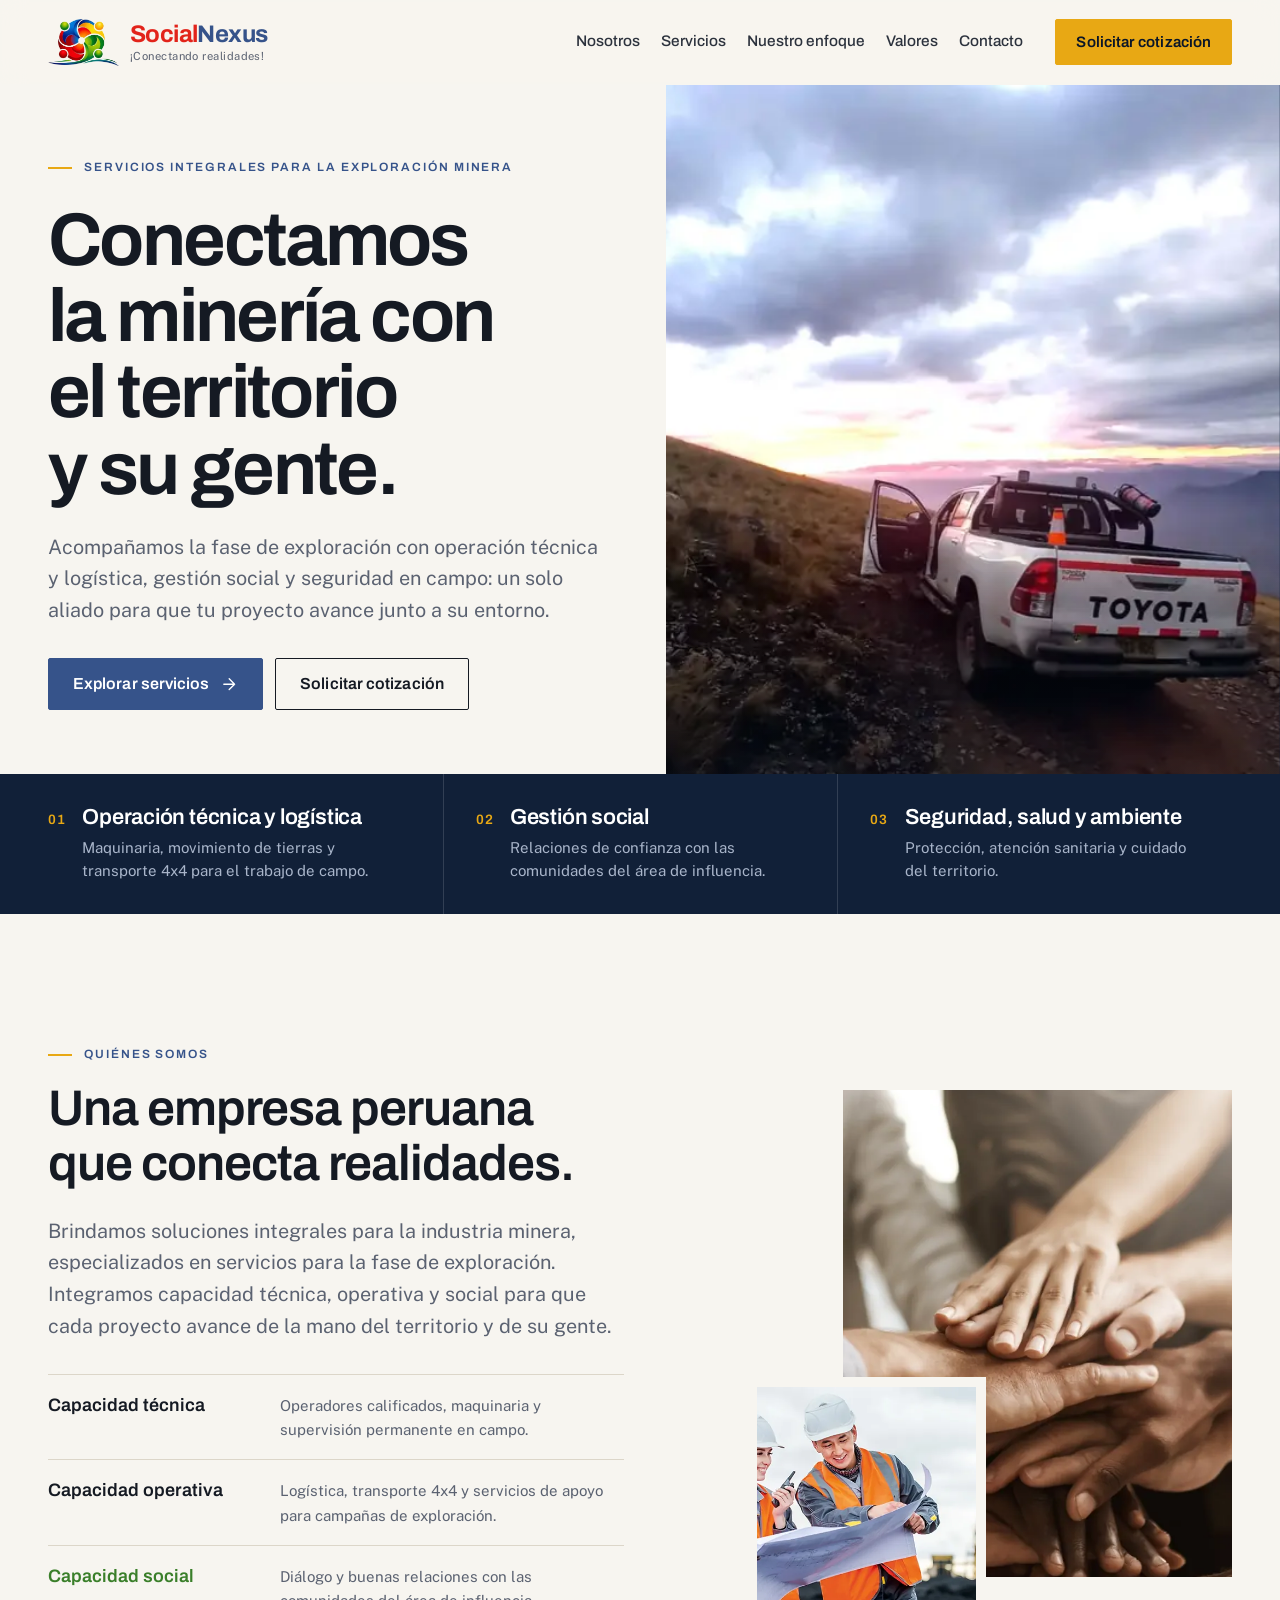
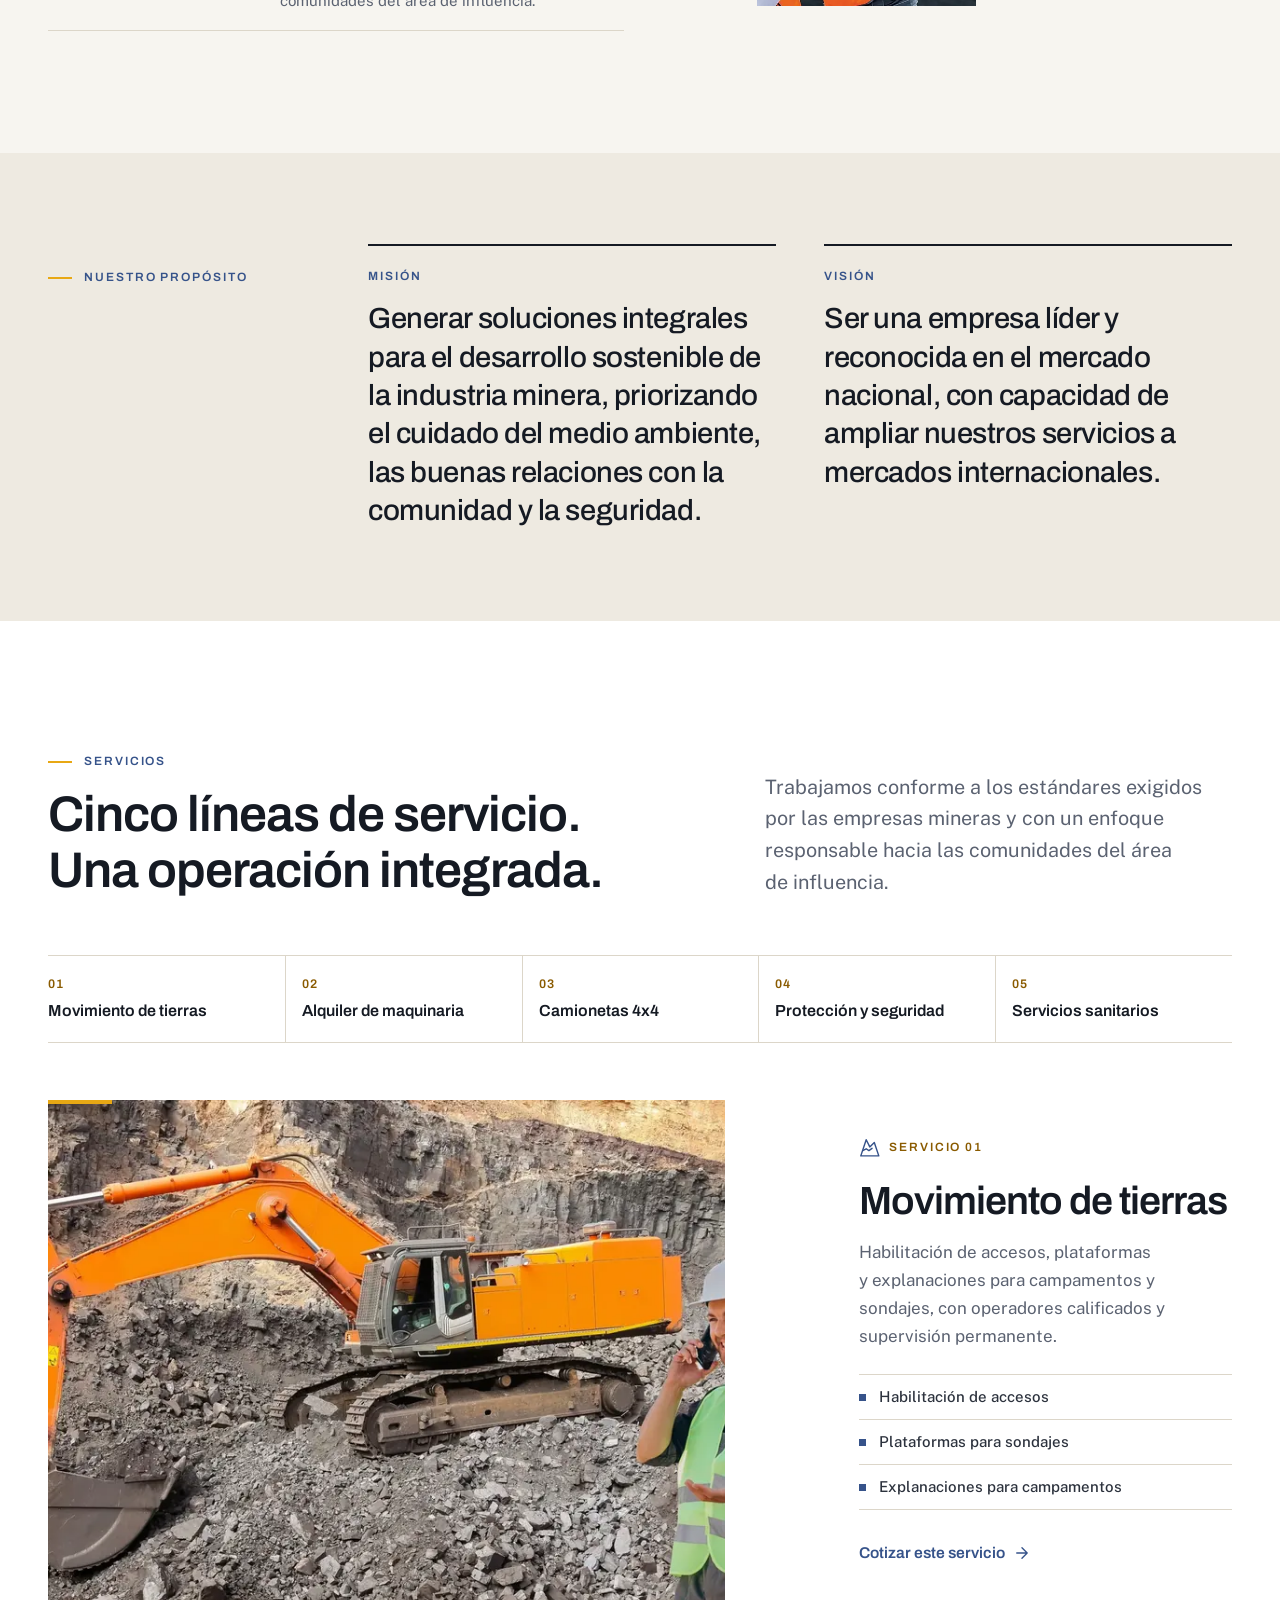
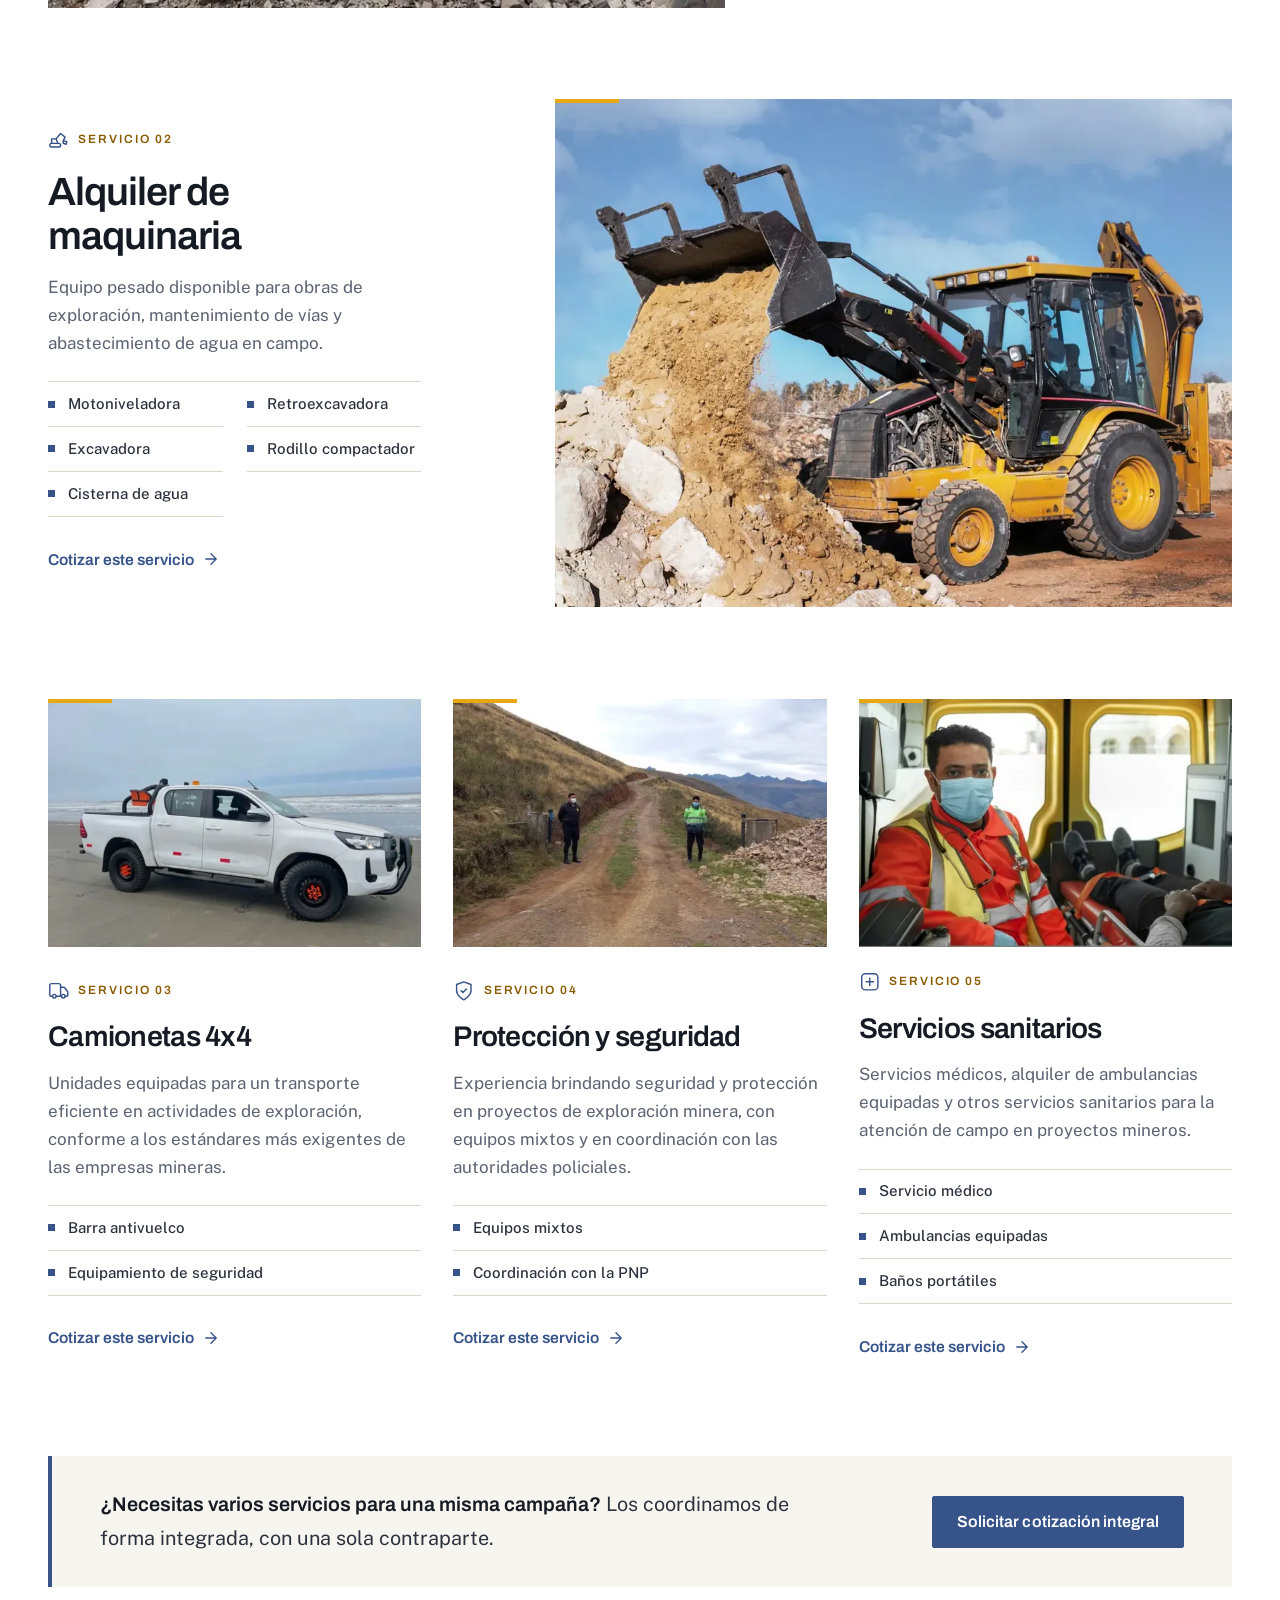
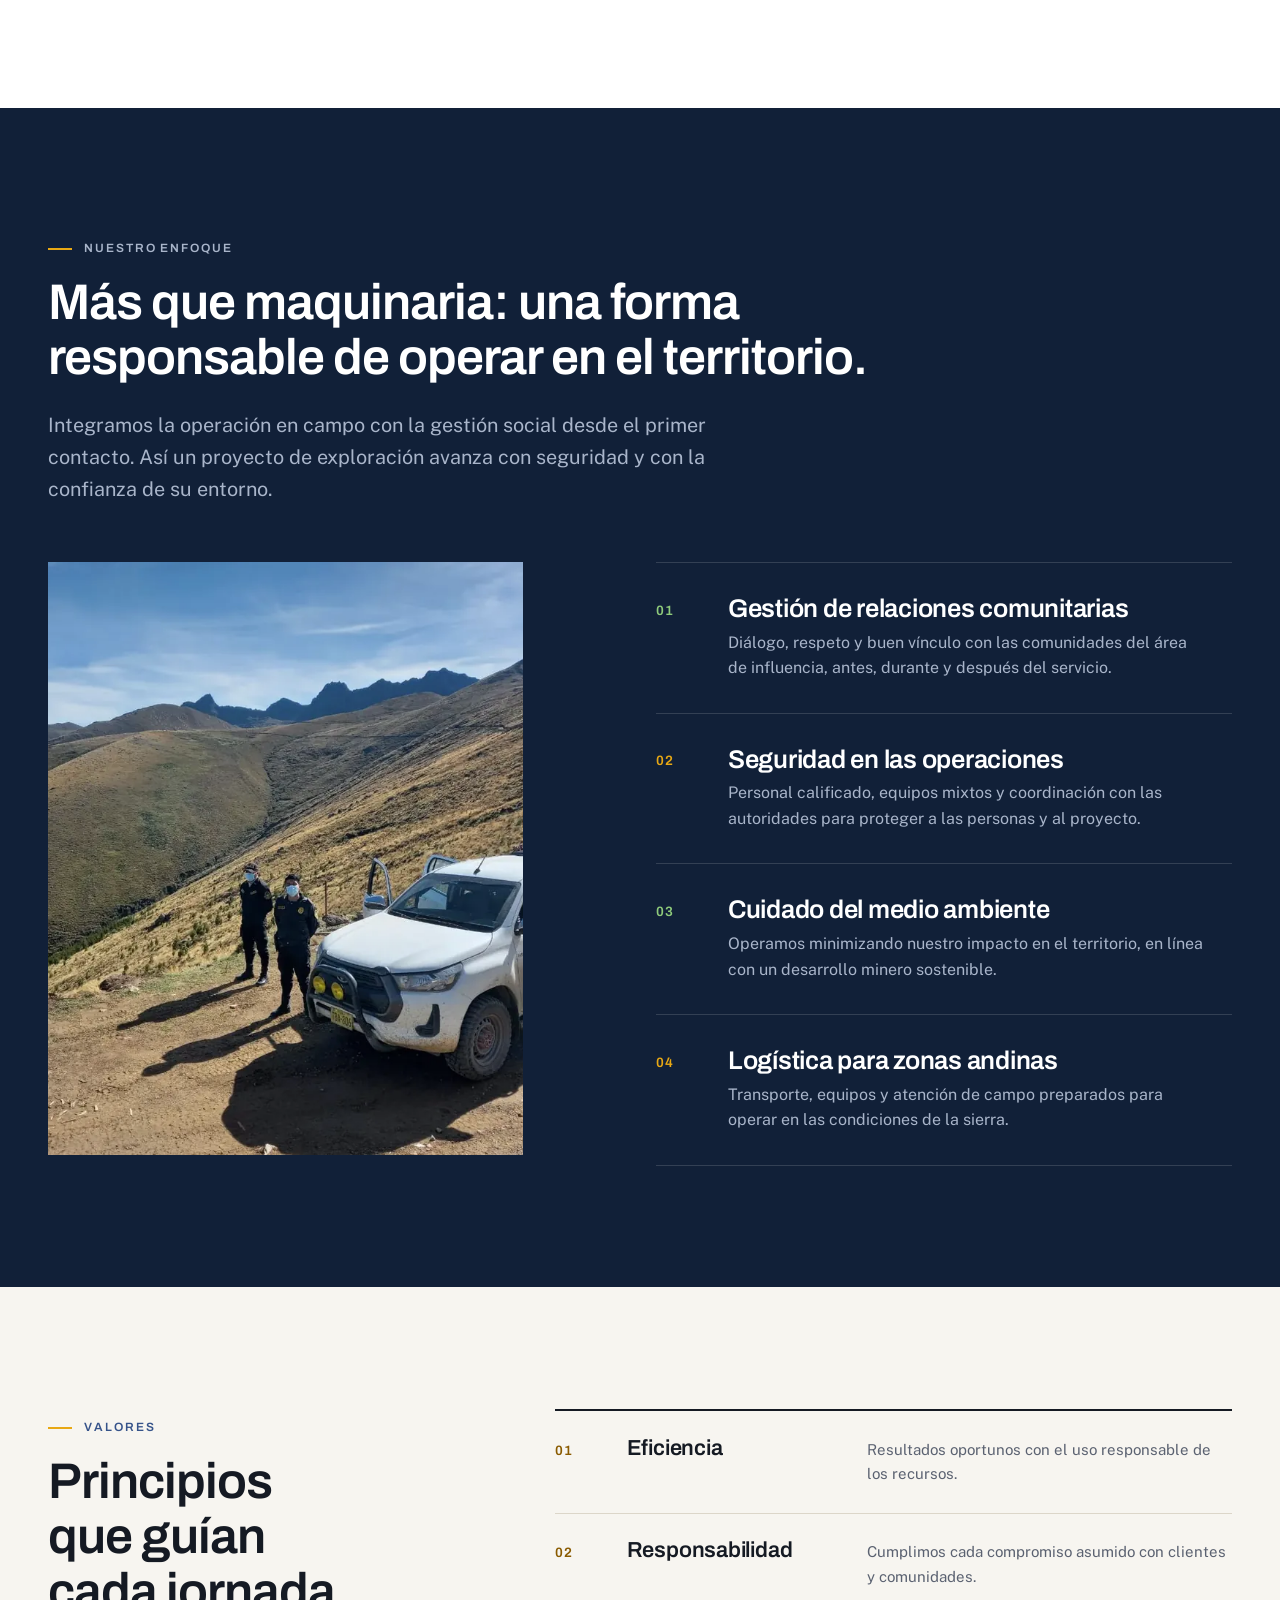
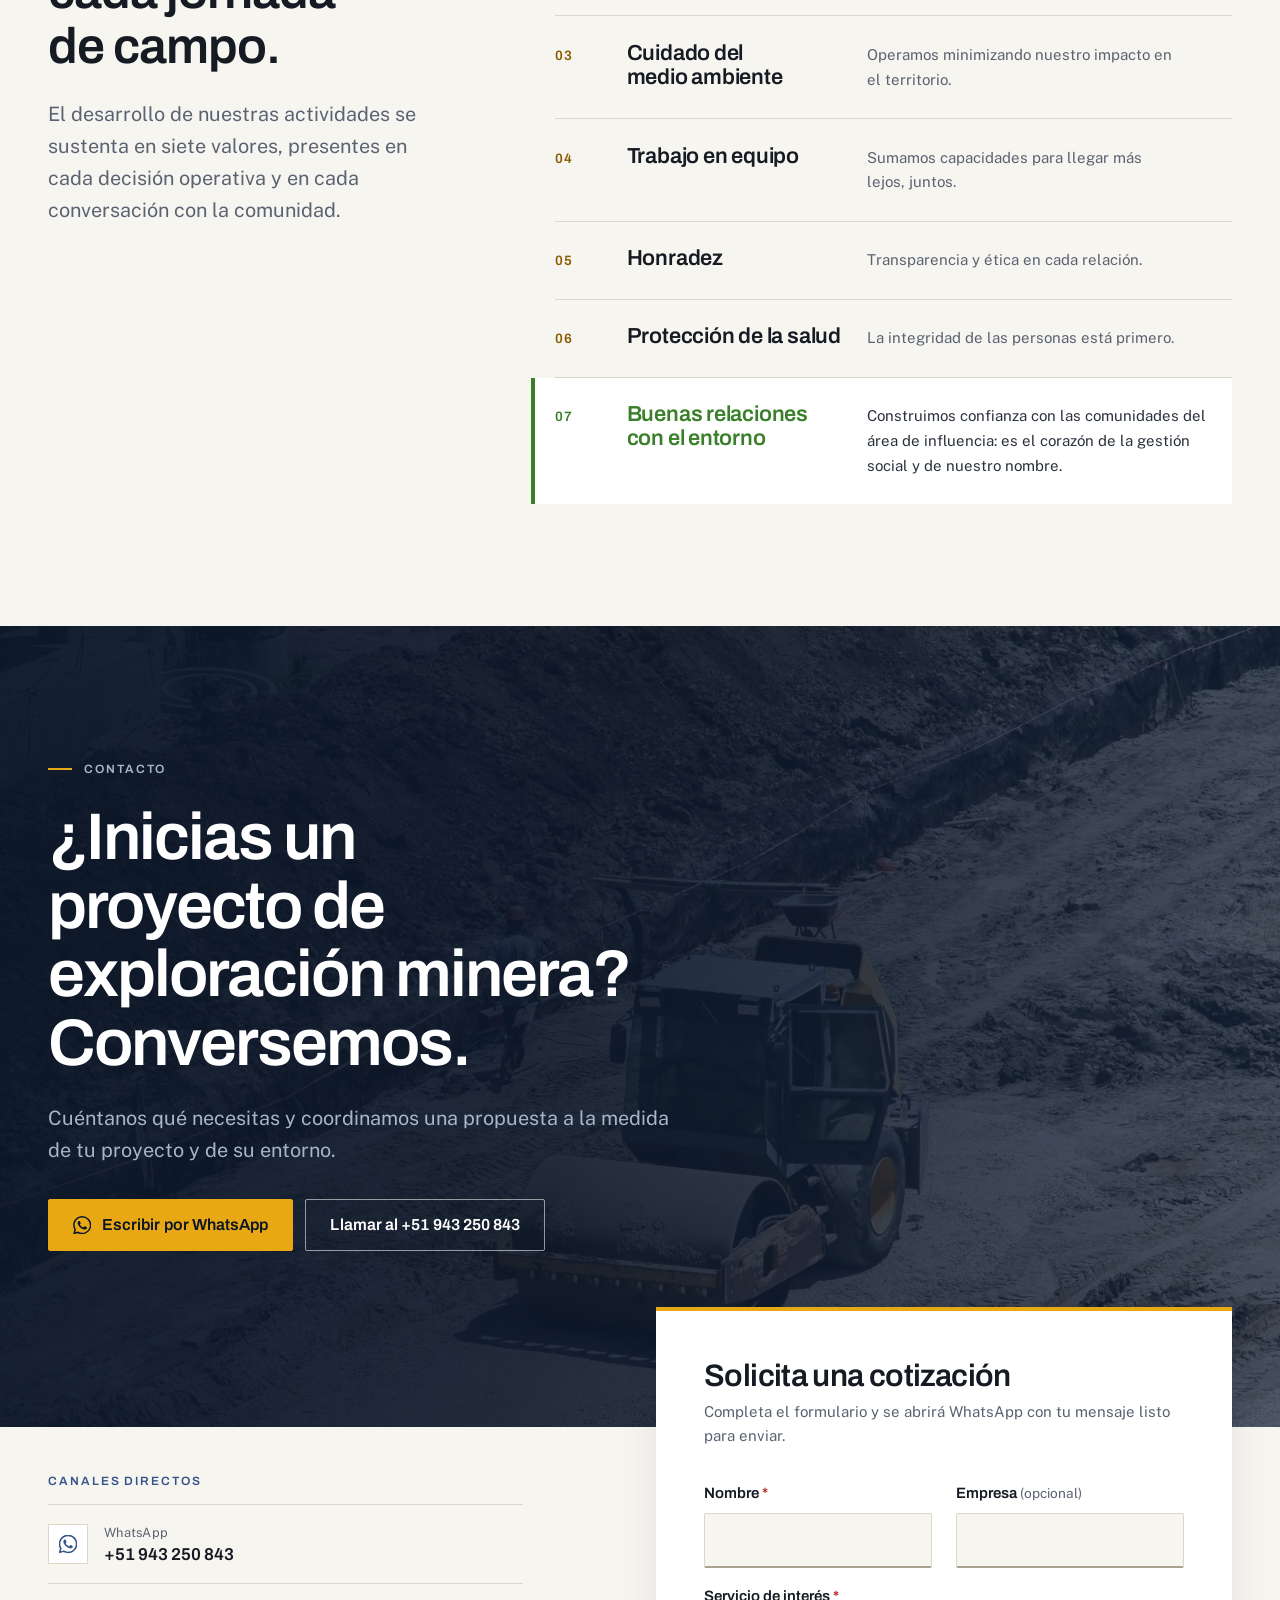
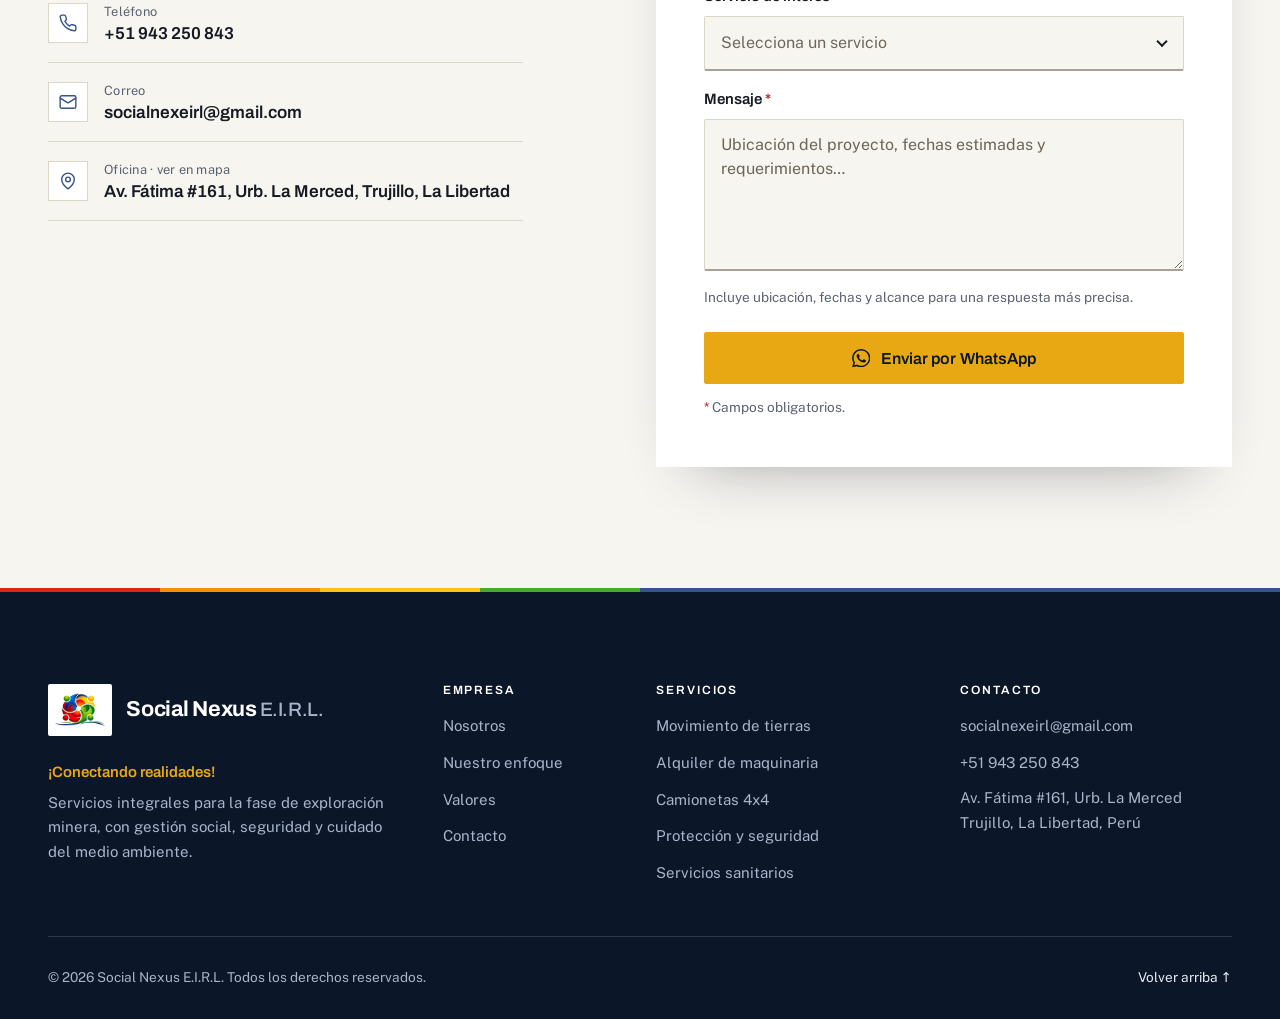
==== commit a6df0d4c: "Rediseño integral: Modern Industrial Corporate - Nuevo index.html/style.css con sistema de diseño (t" ====
--- a/site/index.html
+++ b/site/index.html
@@ -1,34 +1,52 @@
 <!DOCTYPE html>
-<html lang="es">
+<html lang="es" class="no-js">
 <head>
   <meta charset="UTF-8">
   <meta name="viewport" content="width=device-width, initial-scale=1">
-  <title>Social Nexus | Soluciones integrales para la exploración minera</title>
-  <meta name="description" content="Social Nexus E.I.R.L. es una empresa peruana que brinda soluciones integrales para la exploración minera: movimiento de tierras, alquiler de maquinaria y camionetas 4x4, seguridad y servicios sanitarios, con buenas relaciones comunitarias.">
-  <meta name="theme-color" content="#36538A">
+  <title>Social Nexus E.I.R.L. | Servicios integrales para la exploración minera</title>
+  <meta name="description" content="Empresa peruana de servicios integrales para la exploración minera: movimiento de tierras, alquiler de maquinaria, camionetas 4x4, protección y seguridad y servicios sanitarios, con gestión social y cuidado ambiental. Trujillo, La Libertad.">
+  <link rel="canonical" href="https://hneyra.github.io/social-nexus-site/">
+  <meta name="theme-color" content="#112038">
+
   <meta property="og:type" content="website">
   <meta property="og:locale" content="es_PE">
-  <meta property="og:title" content="Social Nexus | ¡Conectando realidades!">
-  <meta property="og:description" content="Soluciones integrales para la fase de exploración minera, con respeto por el medio ambiente, la comunidad y la seguridad.">
-  <meta property="og:image" content="assets/img/movimiento-tierras.jpg">
+  <meta property="og:site_name" content="Social Nexus E.I.R.L.">
+  <meta property="og:url" content="https://hneyra.github.io/social-nexus-site/">
+  <meta property="og:title" content="Social Nexus | Conectamos la minería con el territorio y su gente">
+  <meta property="og:description" content="Servicios integrales para la fase de exploración minera, con gestión social, seguridad y cuidado del medio ambiente.">
+  <meta property="og:image" content="https://hneyra.github.io/social-nexus-site/assets/img/og-social-nexus.jpg">
+  <meta property="og:image:width" content="1200">
+  <meta property="og:image:height" content="630">
+  <meta property="og:image:alt" content="Camioneta 4x4 en un camino de montaña andino y el símbolo de Social Nexus">
+  <meta name="twitter:card" content="summary_large_image">
+  <meta name="twitter:title" content="Social Nexus | Conectamos la minería con el territorio y su gente">
+  <meta name="twitter:description" content="Servicios integrales para la fase de exploración minera, con gestión social, seguridad y cuidado del medio ambiente.">
+  <meta name="twitter:image" content="https://hneyra.github.io/social-nexus-site/assets/img/og-social-nexus.jpg">
+
   <link rel="icon" href="favicon.ico" sizes="any">
   <link rel="icon" type="image/png" sizes="32x32" href="favicon-32x32.png">
   <link rel="apple-touch-icon" href="apple-touch-icon.png">
-  <link rel="preconnect" href="https://fonts.googleapis.com">
-  <link rel="preconnect" href="https://fonts.gstatic.com" crossorigin>
-  <link href="https://fonts.googleapis.com/css2?family=Fraunces:ital,opsz,wght@0,9..144,500;0,9..144,600;1,9..144,400;1,9..144,500&family=Inter:wght@400;500;600;700;800&display=swap" rel="stylesheet">
+
+  <link rel="preload" href="assets/fonts/archivo-latin.woff2" as="font" type="font/woff2" crossorigin>
+  <link rel="preload" href="assets/fonts/public-sans-latin.woff2" as="font" type="font/woff2" crossorigin>
+  <link rel="preload" as="image" href="assets/img/camioneta-andes.webp" imagesrcset="assets/img/camioneta-andes-960.webp 960w, assets/img/camioneta-andes.webp 1280w" imagesizes="(min-width: 1024px) 52vw, 100vw" fetchpriority="high">
   <link rel="stylesheet" href="style.css">
-  <link rel="preload" as="image" href="assets/img/seguridad.webp">
+  <script>document.documentElement.classList.replace('no-js', 'js');</script>
+
   <script type="application/ld+json">
   {
     "@context": "https://schema.org",
     "@type": "LocalBusiness",
+    "@id": "https://hneyra.github.io/social-nexus-site/#empresa",
     "name": "Social Nexus E.I.R.L.",
+    "alternateName": "Social Nexus",
     "slogan": "¡Conectando realidades!",
-    "description": "Soluciones integrales para la industria minera, especializados en servicios para la fase de exploración.",
+    "description": "Empresa peruana de soluciones integrales para la industria minera, especializada en servicios para la fase de exploración, con enfoque en gestión social, seguridad y cuidado del medio ambiente.",
+    "url": "https://hneyra.github.io/social-nexus-site/",
+    "logo": "https://hneyra.github.io/social-nexus-site/assets/img/logo-socialnexus.png",
+    "image": "https://hneyra.github.io/social-nexus-site/assets/img/og-social-nexus.jpg",
     "email": "socialnexeirl@gmail.com",
-    "telephone": "+51 943 250 843",
-    "image": "assets/img/logo-socialnexus.png",
+    "telephone": "+51943250843",
     "address": {
       "@type": "PostalAddress",
       "streetAddress": "Av. Fátima 161, Urb. La Merced",
@@ -36,339 +54,695 @@
       "addressRegion": "La Libertad",
       "addressCountry": "PE"
     },
-    "areaServed": "PE"
+    "areaServed": { "@type": "Country", "name": "Perú" },
+    "hasOfferCatalog": {
+      "@type": "OfferCatalog",
+      "name": "Servicios para la exploración minera",
+      "itemListElement": [
+        { "@type": "Offer", "itemOffered": { "@type": "Service", "name": "Movimiento de tierras" } },
+        { "@type": "Offer", "itemOffered": { "@type": "Service", "name": "Alquiler de maquinaria" } },
+        { "@type": "Offer", "itemOffered": { "@type": "Service", "name": "Alquiler de camionetas 4x4" } },
+        { "@type": "Offer", "itemOffered": { "@type": "Service", "name": "Protección y seguridad para exploraciones" } },
+        { "@type": "Offer", "itemOffered": { "@type": "Service", "name": "Servicios sanitarios para minería" } }
+      ]
+    }
   }
   </script>
 </head>
 <body>
-
-  <!-- ===== TOPBAR ===== -->
-  <div class="topbar">
-    <div class="container">
-      <ul>
-        <li><a href="mailto:socialnexeirl@gmail.com"><svg class="icon" aria-hidden="true"><use href="assets/icons.svg#i-mail"/></svg> socialnexeirl@gmail.com</a></li>
-        <li><a href="tel:+51943250843"><svg class="icon" aria-hidden="true"><use href="assets/icons.svg#i-phone"/></svg> +51 943 250 843</a></li>
-        <li class="hide-sm"><svg class="icon" aria-hidden="true"><use href="assets/icons.svg#i-pin"/></svg> Trujillo · La Libertad</li>
-      </ul>
-      <span class="tag">¡Conectando realidades!</span>
-    </div>
-  </div>
-
-  <!-- ===== HEADER ===== -->
-  <header id="page-header">
-    <div class="container">
-      <a href="#inicio" class="brand" aria-label="Social Nexus – inicio">
-        <img src="assets/img/logo-simbolo.png" alt="" width="270" height="183">
-        <span>
-          <span class="brand-name"><span class="s">Social</span><span class="n">Nexus</span></span>
-          <span class="brand-tag">Conectando realidades</span>
+  <a class="skip-link" href="#contenido">Saltar al contenido</a>
+
+  <!-- ================= HEADER ================= -->
+  <header class="site-header" id="site-header">
+    <div class="container header-inner">
+      <a href="#inicio" class="brand" aria-label="Social Nexus E.I.R.L. – ir al inicio">
+        <img class="brand-symbol" src="assets/img/logo-simbolo.webp" alt="" width="270" height="183">
+        <span class="brand-text">
+          <span class="brand-name"><span class="brand-s">Social</span><span class="brand-n">Nexus</span></span>
+          <span class="brand-tag">¡Conectando realidades!</span>
         </span>
       </a>
-      <button class="nav-toggle" aria-expanded="false" aria-controls="main-nav" aria-label="Abrir menú">
-        <svg class="icon" aria-hidden="true"><use href="assets/icons.svg#i-menu"/></svg>
+
+      <nav class="site-nav" id="site-nav" aria-label="Principal">
+        <ul class="nav-list">
+          <li><a class="nav-link" href="#nosotros">Nosotros</a></li>
+          <li><a class="nav-link" href="#servicios">Servicios</a></li>
+          <li><a class="nav-link" href="#enfoque">Nuestro enfoque</a></li>
+          <li><a class="nav-link" href="#valores">Valores</a></li>
+          <li><a class="nav-link" href="#contacto">Contacto</a></li>
+        </ul>
+        <div class="nav-extra">
+          <a href="#contacto" class="btn btn-accent nav-cta" data-cta="header">Solicitar cotización</a>
+          <ul class="nav-contact">
+            <li><a href="tel:+51943250843">+51 943 250 843</a></li>
+            <li><a href="mailto:socialnexeirl@gmail.com">socialnexeirl@gmail.com</a></li>
+          </ul>
+        </div>
+      </nav>
+
+      <button class="nav-toggle" type="button" aria-expanded="false" aria-controls="site-nav">
+        <span class="nav-toggle-label">Menú</span>
+        <span class="nav-toggle-bars" aria-hidden="true"><span></span><span></span></span>
       </button>
-      <nav id="main-nav" class="main-nav" aria-label="Principal">
-        <ul>
-          <li><a href="#nosotros">Nosotros</a></li>
-          <li><a href="#servicios">Servicios</a></li>
-          <li><a href="#valores">Valores</a></li>
-          <li><a href="#contacto" class="btn btn-blue">Solicitar cotización</a></li>
-        </ul>
-      </nav>
     </div>
   </header>
 
-  <main>
-    <!-- ===== HERO ===== -->
-    <section id="inicio" class="hero">
-      <div class="hero-bg"><img src="assets/img/seguridad.webp" alt="" width="1136" height="960"></div>
+  <main id="contenido">
+
+    <!-- ================= HERO ================= -->
+    <section class="hero" id="inicio" aria-labelledby="hero-title">
+      <div class="container hero-grid">
+        <div class="hero-copy">
+          <p class="label">Servicios integrales para la exploración minera</p>
+          <h1 id="hero-title" class="hero-title">Conectamos la minería con el territorio y su gente.</h1>
+          <p class="hero-lead">Acompañamos la fase de exploración con operación técnica y logística, gestión social y seguridad en campo: un solo aliado para que tu proyecto avance junto a su entorno.</p>
+          <div class="hero-actions">
+            <a href="#servicios" class="btn btn-primary">Explorar servicios
+              <svg class="icon" aria-hidden="true"><use href="assets/icons.svg#i-arrow"/></svg></a>
+            <a href="#contacto" class="btn btn-ghost">Solicitar cotización</a>
+          </div>
+        </div>
+      </div>
+      <figure class="hero-media">
+        <img src="assets/img/camioneta-andes.webp"
+             srcset="assets/img/camioneta-andes-960.webp 960w, assets/img/camioneta-andes.webp 1280w"
+             sizes="(min-width: 1024px) 52vw, 100vw"
+             alt="Camioneta 4x4 detenida en un camino de montaña andino al atardecer"
+             width="1280" height="960" fetchpriority="high">
+        <figcaption class="hero-signature">
+          <span class="nexus-mark" aria-hidden="true"><i></i><i></i><i></i><i></i></span>
+          ¡Conectando realidades!
+        </figcaption>
+      </figure>
+
+      <div class="dimensions">
+        <div class="container">
+          <h2 class="visually-hidden">Tres dimensiones de nuestro trabajo</h2>
+          <ol class="dimensions-list">
+            <li>
+              <span class="dim-num">01</span>
+              <div>
+                <h3>Operación técnica y logística</h3>
+                <p>Maquinaria, movimiento de tierras y transporte 4x4 para el trabajo de campo.</p>
+              </div>
+            </li>
+            <li>
+              <span class="dim-num">02</span>
+              <div>
+                <h3>Gestión social</h3>
+                <p>Relaciones de confianza con las comunidades del área de influencia.</p>
+              </div>
+            </li>
+            <li>
+              <span class="dim-num">03</span>
+              <div>
+                <h3>Seguridad, salud y ambiente</h3>
+                <p>Protección, atención sanitaria y cuidado del territorio.</p>
+              </div>
+            </li>
+          </ol>
+        </div>
+      </div>
+    </section>
+
+    <!-- ================= NOSOTROS ================= -->
+    <section class="section about" id="nosotros" aria-labelledby="about-title">
+      <div class="container about-grid">
+        <div class="about-copy reveal">
+          <p class="label">Quiénes somos</p>
+          <h2 id="about-title" class="section-title">Una empresa peruana que conecta realidades.</h2>
+          <p class="lead">Brindamos soluciones integrales para la industria minera, especializados en servicios para la fase de exploración. Integramos capacidad técnica, operativa y social para que cada proyecto avance de la mano del territorio y de su gente.</p>
+
+          <dl class="capabilities">
+            <div class="capability">
+              <dt>Capacidad técnica</dt>
+              <dd>Operadores calificados, maquinaria y supervisión permanente en campo.</dd>
+            </div>
+            <div class="capability">
+              <dt>Capacidad operativa</dt>
+              <dd>Logística, transporte 4x4 y servicios de apoyo para campañas de exploración.</dd>
+            </div>
+            <div class="capability capability--social">
+              <dt>Capacidad social</dt>
+              <dd>Diálogo y buenas relaciones con las comunidades del área de influencia.</dd>
+            </div>
+          </dl>
+        </div>
+
+        <div class="about-media reveal" aria-hidden="false">
+          <figure class="about-photo about-photo--main">
+            <img src="assets/img/manos-unidas.webp" alt="Manos de un equipo diverso unidas en señal de compromiso" width="553" height="1055" loading="lazy" decoding="async">
+          </figure>
+          <figure class="about-photo about-photo--detail">
+            <img src="assets/img/ingenieros.webp" alt="Profesionales con casco y chaleco revisando planos en campo" width="400" height="400" loading="lazy" decoding="async">
+          </figure>
+        </div>
+      </div>
+
+      <div class="purpose">
+        <div class="container purpose-grid">
+          <p class="label purpose-label reveal">Nuestro propósito</p>
+          <article class="purpose-item reveal">
+            <h3>Misión</h3>
+            <p>Generar soluciones integrales para el desarrollo sostenible de la industria minera, priorizando el cuidado del medio ambiente, las buenas relaciones con la comunidad y la seguridad.</p>
+          </article>
+          <article class="purpose-item reveal">
+            <h3>Visión</h3>
+            <p>Ser una empresa líder y reconocida en el mercado nacional, con capacidad de ampliar nuestros servicios a mercados internacionales.</p>
+          </article>
+        </div>
+      </div>
+    </section>
+
+    <!-- ================= SERVICIOS ================= -->
+    <section class="section services" id="servicios" aria-labelledby="services-title">
       <div class="container">
-        <div class="hero-content">
-          <span class="eyebrow">Gestión social y servicios para exploración minera</span>
-          <h1>Conectamos la minería con el <em>territorio</em> y su gente.</h1>
-          <p class="lead">Somos una empresa peruana que brinda soluciones integrales para la fase de exploración minera: operación segura en campo, logística confiable y relaciones de confianza con las comunidades.</p>
-          <div class="hero-actions">
-            <a href="#servicios" class="btn btn-primary">Ver servicios <svg class="icon" aria-hidden="true"><use href="assets/icons.svg#i-arrow"/></svg></a>
-            <a href="#contacto" class="btn btn-outline">Conversemos</a>
-          </div>
-        </div>
-      </div>
-      <div class="hero-stats">
-        <div class="container">
-          <ul>
-            <li><svg class="icon" aria-hidden="true"><use href="assets/icons.svg#i-handshake"/></svg><div><strong>Relación comunitaria</strong><span>Diálogo y buen vínculo con el entorno</span></div></li>
-            <li><svg class="icon" aria-hidden="true"><use href="assets/icons.svg#i-shield"/></svg><div><strong>Seguridad primero</strong><span>Equipos mixtos y coordinación con la PNP</span></div></li>
-            <li><svg class="icon" aria-hidden="true"><use href="assets/icons.svg#i-leaf"/></svg><div><strong>Cuidado ambiental</strong><span>Desarrollo minero sostenible</span></div></li>
-            <li><svg class="icon" aria-hidden="true"><use href="assets/icons.svg#i-map"/></svg><div><strong>Operación en altura</strong><span>Logística para zonas andinas</span></div></li>
-          </ul>
-        </div>
-      </div>
-    </section>
-
-    <!-- ===== NOSOTROS ===== -->
-    <section id="nosotros" class="about section">
-      <div class="container about-grid">
-        <div class="about-media reveal">
-          <img class="photo-main" src="assets/img/manos-unidas.webp" alt="Manos de un equipo diverso unidas en señal de compromiso" width="553" height="1055" loading="lazy">
-          <img class="photo-badge" src="assets/img/ingenieros.webp" alt="Ingenieros con chaleco revisando planos en campo" width="400" height="400" loading="lazy">
-        </div>
-        <div class="about-text reveal">
-          <span class="eyebrow">Presentación</span>
-          <h2>Una empresa peruana que <span class="serif">conecta realidades</span>.</h2>
-          <p>Somos una empresa dedicada a brindar soluciones integrales para la industria minera, especializados en servicios para la fase de exploración. Unimos la operación técnica con la gestión social para que cada proyecto avance de la mano del entorno.</p>
-          <div class="mv-cards">
-            <article class="mv-card">
-              <svg class="icon" aria-hidden="true"><use href="assets/icons.svg#i-target"/></svg>
-              <div>
-                <h3>Misión</h3>
-                <p>Generar soluciones integrales para el desarrollo sostenible de la industria minera, priorizando el cuidado del medio ambiente, las buenas relaciones con la comunidad y la seguridad.</p>
+        <header class="section-head section-head--split reveal">
+          <div>
+            <p class="label">Servicios</p>
+            <h2 id="services-title" class="section-title">Cinco líneas de servicio. Una operación integrada.</h2>
+          </div>
+          <p class="section-intro">Trabajamos conforme a los estándares exigidos por las empresas mineras y con un enfoque responsable hacia las comunidades del área de influencia.</p>
+        </header>
+
+        <nav class="service-index reveal" aria-label="Índice de servicios">
+          <ol>
+            <li><a href="#movimiento-de-tierras"><span>01</span>Movimiento de tierras</a></li>
+            <li><a href="#alquiler-de-maquinaria"><span>02</span>Alquiler de maquinaria</a></li>
+            <li><a href="#camionetas-4x4"><span>03</span>Camionetas 4x4</a></li>
+            <li><a href="#proteccion-y-seguridad"><span>04</span>Protección y seguridad</a></li>
+            <li><a href="#servicios-sanitarios"><span>05</span>Servicios sanitarios</a></li>
+          </ol>
+        </nav>
+
+        <div class="service-list">
+          <!-- 01 -->
+          <article class="service service--feature reveal" id="movimiento-de-tierras" aria-labelledby="svc-1">
+            <figure class="service-media">
+              <img src="assets/img/movimiento-tierras-960.webp"
+                   srcset="assets/img/movimiento-tierras-960.webp 960w, assets/img/movimiento-tierras.webp 1600w"
+                   sizes="(min-width: 1024px) 56vw, 100vw"
+                   alt="Excavadora realizando movimiento de tierras en una cantera, junto a un supervisor de campo"
+                   width="1600" height="908" loading="lazy" decoding="async">
+            </figure>
+            <div class="service-body">
+              <p class="service-code"><svg class="icon" aria-hidden="true"><use href="assets/icons.svg#i-mountain"/></svg> Servicio 01</p>
+              <h3 id="svc-1" class="service-title">Movimiento de tierras</h3>
+              <p class="service-text">Habilitación de accesos, plataformas y explanaciones para campamentos y sondajes, con operadores calificados y supervisión permanente.</p>
+              <ul class="service-points">
+                <li>Habilitación de accesos</li>
+                <li>Plataformas para sondajes</li>
+                <li>Explanaciones para campamentos</li>
+              </ul>
+              <a href="#contacto" class="link-arrow" data-service="Movimiento de tierras">Cotizar este servicio
+                <svg class="icon" aria-hidden="true"><use href="assets/icons.svg#i-arrow"/></svg></a>
+            </div>
+          </article>
+
+          <!-- 02 -->
+          <article class="service service--feature service--reverse reveal" id="alquiler-de-maquinaria" aria-labelledby="svc-2">
+            <figure class="service-media">
+              <img src="assets/img/retroexcavadora-carga-960.webp"
+                   srcset="assets/img/retroexcavadora-carga-960.webp 960w, assets/img/retroexcavadora-carga.webp 1600w"
+                   sizes="(min-width: 1024px) 56vw, 100vw"
+                   alt="Retroexcavadora descargando material en una obra"
+                   width="1600" height="1288" loading="lazy" decoding="async">
+            </figure>
+            <div class="service-body">
+              <p class="service-code"><svg class="icon" aria-hidden="true"><use href="assets/icons.svg#i-excavator"/></svg> Servicio 02</p>
+              <h3 id="svc-2" class="service-title">Alquiler de maquinaria</h3>
+              <p class="service-text">Equipo pesado disponible para obras de exploración, mantenimiento de vías y abastecimiento de agua en campo.</p>
+              <ul class="service-points service-points--grid" aria-label="Equipos disponibles">
+                <li>Motoniveladora</li>
+                <li>Retroexcavadora</li>
+                <li>Excavadora</li>
+                <li>Rodillo compactador</li>
+                <li>Cisterna de agua</li>
+              </ul>
+              <a href="#contacto" class="link-arrow" data-service="Alquiler de maquinaria">Cotizar este servicio
+                <svg class="icon" aria-hidden="true"><use href="assets/icons.svg#i-arrow"/></svg></a>
+            </div>
+          </article>
+
+          <div class="service-row">
+            <!-- 03 -->
+            <article class="service service--compact reveal" id="camionetas-4x4" aria-labelledby="svc-3">
+              <figure class="service-media">
+                <img src="assets/img/camioneta-playa.webp"
+                     alt="Camioneta 4x4 blanca equipada con barra antivuelco"
+                     width="599" height="402" loading="lazy" decoding="async">
+              </figure>
+              <div class="service-body">
+                <p class="service-code"><svg class="icon" aria-hidden="true"><use href="assets/icons.svg#i-truck"/></svg> Servicio 03</p>
+                <h3 id="svc-3" class="service-title">Camionetas 4x4</h3>
+                <p class="service-text">Unidades equipadas para un transporte eficiente en actividades de exploración, conforme a los estándares más exigentes de las empresas mineras.</p>
+                <ul class="service-points">
+                  <li>Barra antivuelco</li>
+                  <li>Equipamiento de seguridad</li>
+                </ul>
+                <a href="#contacto" class="link-arrow" data-service="Alquiler de camionetas 4x4">Cotizar este servicio
+                  <svg class="icon" aria-hidden="true"><use href="assets/icons.svg#i-arrow"/></svg></a>
               </div>
             </article>
-            <article class="mv-card">
-              <svg class="icon" aria-hidden="true"><use href="assets/icons.svg#i-eye"/></svg>
-              <div>
-                <h3>Visión</h3>
-                <p>Ser una empresa líder y reconocida en el mercado nacional, con capacidad de ampliar nuestros servicios a mercados internacionales.</p>
+
+            <!-- 04 -->
+            <article class="service service--compact reveal" id="proteccion-y-seguridad" aria-labelledby="svc-4">
+              <figure class="service-media">
+                <img src="assets/img/seguridad-control.webp"
+                     alt="Personal de seguridad en un camino rural de la sierra"
+                     width="570" height="332" loading="lazy" decoding="async">
+              </figure>
+              <div class="service-body">
+                <p class="service-code"><svg class="icon" aria-hidden="true"><use href="assets/icons.svg#i-shield"/></svg> Servicio 04</p>
+                <h3 id="svc-4" class="service-title">Protección y seguridad</h3>
+                <p class="service-text">Experiencia brindando seguridad y protección en proyectos de exploración minera, con equipos mixtos y en coordinación con las autoridades policiales.</p>
+                <ul class="service-points">
+                  <li>Equipos mixtos</li>
+                  <li>Coordinación con la PNP</li>
+                </ul>
+                <a href="#contacto" class="link-arrow" data-service="Protección y seguridad">Cotizar este servicio
+                  <svg class="icon" aria-hidden="true"><use href="assets/icons.svg#i-arrow"/></svg></a>
               </div>
             </article>
-          </div>
-        </div>
+
+            <!-- 05 -->
+            <article class="service service--compact reveal" id="servicios-sanitarios" aria-labelledby="svc-5">
+              <figure class="service-media">
+                <img src="assets/img/servicio-medico.webp"
+                     alt="Paramédico con mascarilla atendiendo dentro de una ambulancia"
+                     width="617" height="334" loading="lazy" decoding="async">
+              </figure>
+              <div class="service-body">
+                <p class="service-code"><svg class="icon" aria-hidden="true"><use href="assets/icons.svg#i-medical"/></svg> Servicio 05</p>
+                <h3 id="svc-5" class="service-title">Servicios sanitarios</h3>
+                <p class="service-text">Servicios médicos, alquiler de ambulancias equipadas y otros servicios sanitarios para la atención de campo en proyectos mineros.</p>
+                <ul class="service-points">
+                  <li>Servicio médico</li>
+                  <li>Ambulancias equipadas</li>
+                  <li>Baños portátiles</li>
+                </ul>
+                <a href="#contacto" class="link-arrow" data-service="Servicios sanitarios">Cotizar este servicio
+                  <svg class="icon" aria-hidden="true"><use href="assets/icons.svg#i-arrow"/></svg></a>
+              </div>
+            </article>
+          </div>
+        </div>
+
+        <aside class="integrated reveal" aria-label="Servicios combinados">
+          <p><strong>¿Necesitas varios servicios para una misma campaña?</strong> Los coordinamos de forma integrada, con una sola contraparte.</p>
+          <a href="#contacto" class="btn btn-primary" data-service="Varios servicios">Solicitar cotización integral</a>
+        </aside>
       </div>
     </section>
 
-    <!-- ===== SERVICIOS ===== -->
-    <section id="servicios" class="services section bg-light">
+    <!-- ================= ENFOQUE ================= -->
+    <section class="section approach" id="enfoque" aria-labelledby="approach-title">
       <div class="container">
-        <div class="section-head center reveal">
-          <span class="eyebrow">Nuestros servicios</span>
-          <h2>Todo lo que tu exploración necesita, <span class="serif">en un solo aliado</span>.</h2>
-          <p>Operamos con los estándares más exigentes de las empresas mineras y con un enfoque responsable hacia las comunidades del área de influencia.</p>
-        </div>
-
-        <div class="services-grid">
-          <article class="service-card wide reveal" data-accent="orange">
-            <div class="service-media">
-              <img src="assets/img/movimiento-tierras.webp" alt="Excavadora realizando movimiento de tierras en una cantera" width="1600" height="908" loading="lazy">
-              <span class="service-num">01</span>
-            </div>
-            <div class="service-body">
-              <h3><svg class="icon" aria-hidden="true"><use href="assets/icons.svg#i-mountain"/></svg> Movimiento de tierras</h3>
-              <p>Habilitación de accesos, plataformas y explanaciones para campamentos y sondajes, con operadores calificados y supervisión permanente.</p>
-              <ul class="chips"><li>Accesos</li><li>Plataformas</li><li>Explanaciones</li></ul>
-            </div>
-          </article>
-
-          <article class="service-card wide reveal">
-            <div class="service-media">
-              <img src="assets/img/retroexcavadora-carga.webp" alt="Retroexcavadora cargando material" width="1600" height="1288" loading="lazy">
-              <span class="service-num">02</span>
-            </div>
-            <div class="service-body">
-              <h3><svg class="icon" aria-hidden="true"><use href="assets/icons.svg#i-excavator"/></svg> Alquiler de maquinaria</h3>
-              <p>Flota de equipo pesado disponible para obras de exploración, mantenimiento de vías y abastecimiento en campo.</p>
-              <ul class="chips"><li>Motoniveladora</li><li>Retroexcavadora</li><li>Excavadora</li><li>Rodillo</li><li>Cisterna de agua</li></ul>
-            </div>
-          </article>
-
-          <article class="service-card reveal" data-accent="green">
-            <div class="service-media">
-              <img src="assets/img/camioneta-andes.webp" alt="Camioneta 4x4 en un camino de montaña al atardecer" width="1280" height="960" loading="lazy">
-              <span class="service-num">03</span>
-            </div>
-            <div class="service-body">
-              <h3><svg class="icon" aria-hidden="true"><use href="assets/icons.svg#i-truck"/></svg> Camionetas 4x4</h3>
-              <p>Unidades equipadas para un transporte eficiente en actividades de exploración, conforme a los estándares más exigentes de las mineras.</p>
-              <ul class="chips"><li>Barra antivuelco</li><li>Equipamiento de seguridad</li></ul>
-            </div>
-          </article>
-
-          <article class="service-card reveal">
-            <div class="service-media">
-              <img src="assets/img/seguridad-control.webp" alt="Personal de seguridad y policía en un control de acceso rural" width="570" height="332" loading="lazy">
-              <span class="service-num">04</span>
-            </div>
-            <div class="service-body">
-              <h3><svg class="icon" aria-hidden="true"><use href="assets/icons.svg#i-shield"/></svg> Protección y seguridad</h3>
-              <p>Experiencia brindando seguridad en proyectos de exploración, con equipos mixtos y en coordinación con las autoridades policiales.</p>
-              <ul class="chips"><li>Equipos mixtos</li><li>Coordinación PNP</li></ul>
-            </div>
-          </article>
-
-          <article class="service-card reveal" data-accent="red">
-            <div class="service-media">
-              <img src="assets/img/servicio-medico.webp" alt="Paramédico atendiendo dentro de una ambulancia" width="617" height="334" loading="lazy">
-              <span class="service-num">05</span>
-            </div>
-            <div class="service-body">
-              <h3><svg class="icon" aria-hidden="true"><use href="assets/icons.svg#i-medical"/></svg> Servicios sanitarios</h3>
-              <p>Servicios médicos, alquiler de ambulancias equipadas y otros servicios sanitarios para la atención de campo en proyectos mineros.</p>
-              <ul class="chips"><li>Ambulancias</li><li>Servicio médico</li><li>Baños portátiles</li></ul>
-            </div>
-          </article>
+        <header class="section-head approach-head reveal">
+          <p class="label label--light">Nuestro enfoque</p>
+          <h2 id="approach-title" class="section-title">Más que maquinaria: una forma responsable de operar en el territorio.</h2>
+          <p class="section-intro">Integramos la operación en campo con la gestión social desde el primer contacto. Así un proyecto de exploración avanza con seguridad y con la confianza de su entorno.</p>
+        </header>
+
+        <div class="approach-grid">
+          <figure class="approach-media reveal">
+            <img src="assets/img/seguridad-960.webp"
+                 srcset="assets/img/seguridad-960.webp 960w, assets/img/seguridad.webp 1136w"
+                 sizes="(min-width: 1024px) 40vw, 100vw"
+                 alt="Personal de seguridad junto a una camioneta en una zona de exploración andina"
+                 width="1136" height="960" loading="lazy" decoding="async">
+          </figure>
+
+          <ol class="pillars">
+            <li class="pillar pillar--community reveal">
+              <span class="pillar-num">01</span>
+              <h3>Gestión de relaciones comunitarias</h3>
+              <p>Diálogo, respeto y buen vínculo con las comunidades del área de influencia, antes, durante y después del servicio.</p>
+            </li>
+            <li class="pillar reveal">
+              <span class="pillar-num">02</span>
+              <h3>Seguridad en las operaciones</h3>
+              <p>Personal calificado, equipos mixtos y coordinación con las autoridades para proteger a las personas y al proyecto.</p>
+            </li>
+            <li class="pillar pillar--environment reveal">
+              <span class="pillar-num">03</span>
+              <h3>Cuidado del medio ambiente</h3>
+              <p>Operamos minimizando nuestro impacto en el territorio, en línea con un desarrollo minero sostenible.</p>
+            </li>
+            <li class="pillar reveal">
+              <span class="pillar-num">04</span>
+              <h3>Logística para zonas andinas</h3>
+              <p>Transporte, equipos y atención de campo preparados para operar en las condiciones de la sierra.</p>
+            </li>
+          </ol>
         </div>
       </div>
     </section>
 
-    <!-- ===== CTA BANNER ===== -->
-    <section class="cta-banner">
-      <div class="bg"><img src="assets/img/camioneta-andes.webp" alt="" width="1280" height="960" loading="lazy"></div>
-      <div class="container">
-        <div>
-          <h2>¿Inicias una campaña de exploración? <em>Te acompañamos desde el primer día.</em></h2>
-          <p>Coordinamos logística, seguridad y atención de campo para que tu equipo se enfoque en lo técnico.</p>
-        </div>
-        <a href="#contacto" class="btn btn-primary">Solicitar cotización <svg class="icon" aria-hidden="true"><use href="assets/icons.svg#i-arrow"/></svg></a>
-      </div>
-      <div class="nexus-bar" aria-hidden="true"><span></span><span></span><span></span><span></span><span></span></div>
+    <!-- ================= VALORES ================= -->
+    <section class="section values" id="valores" aria-labelledby="values-title">
+      <div class="container values-grid">
+        <header class="values-head reveal">
+          <p class="label">Valores</p>
+          <h2 id="values-title" class="section-title">Principios que guían cada jornada de campo.</h2>
+          <p class="section-intro">El desarrollo de nuestras actividades se sustenta en siete valores, presentes en cada decisión operativa y en cada conversación con la comunidad.</p>
+        </header>
+
+        <ol class="values-list">
+          <li class="value reveal"><span class="value-num">01</span><h3>Eficiencia</h3><p>Resultados oportunos con el uso responsable de los recursos.</p></li>
+          <li class="value reveal"><span class="value-num">02</span><h3>Responsabilidad</h3><p>Cumplimos cada compromiso asumido con clientes y comunidades.</p></li>
+          <li class="value reveal"><span class="value-num">03</span><h3>Cuidado del medio ambiente</h3><p>Operamos minimizando nuestro impacto en el territorio.</p></li>
+          <li class="value reveal"><span class="value-num">04</span><h3>Trabajo en equipo</h3><p>Sumamos capacidades para llegar más lejos, juntos.</p></li>
+          <li class="value reveal"><span class="value-num">05</span><h3>Honradez</h3><p>Transparencia y ética en cada relación.</p></li>
+          <li class="value reveal"><span class="value-num">06</span><h3>Protección de la salud</h3><p>La integridad de las personas está primero.</p></li>
+          <li class="value value--key reveal"><span class="value-num">07</span><h3>Buenas relaciones con el entorno</h3><p>Construimos confianza con las comunidades del área de influencia: es el corazón de la gestión social y de nuestro nombre.</p></li>
+        </ol>
+      </div>
     </section>
 
-    <!-- ===== VALORES ===== -->
-    <section id="valores" class="values section">
-      <div class="container values-grid">
-        <div class="values-intro reveal">
-          <span class="eyebrow">Lo que nos sostiene</span>
-          <p class="big">Nuestros valores</p>
-          <p>El desarrollo de nuestras actividades empresariales se sustenta en principios que guían cada decisión en campo y cada conversación con la comunidad.</p>
-        </div>
-        <div class="values-list">
-          <article class="value reveal"><svg class="icon" aria-hidden="true"><use href="assets/icons.svg#i-gauge"/></svg><h3>Eficiencia</h3><p>Resultados oportunos con el uso responsable de los recursos.</p></article>
-          <article class="value reveal"><svg class="icon" aria-hidden="true"><use href="assets/icons.svg#i-check"/></svg><h3>Responsabilidad</h3><p>Cumplimos cada compromiso asumido con clientes y comunidades.</p></article>
-          <article class="value reveal"><svg class="icon" aria-hidden="true"><use href="assets/icons.svg#i-leaf"/></svg><h3>Cuidado del medio ambiente</h3><p>Operamos minimizando nuestro impacto en el territorio.</p></article>
-          <article class="value reveal"><svg class="icon" aria-hidden="true"><use href="assets/icons.svg#i-users"/></svg><h3>Trabajo en equipo</h3><p>Sumamos capacidades para llegar más lejos, juntos.</p></article>
-          <article class="value reveal"><svg class="icon" aria-hidden="true"><use href="assets/icons.svg#i-scale"/></svg><h3>Honradez</h3><p>Transparencia y ética en cada relación.</p></article>
-          <article class="value reveal"><svg class="icon" aria-hidden="true"><use href="assets/icons.svg#i-heart"/></svg><h3>Protección de la salud</h3><p>La integridad de las personas está primero.</p></article>
-          <article class="value featured reveal"><svg class="icon" aria-hidden="true"><use href="assets/icons.svg#i-handshake"/></svg><div><h3>Buenas relaciones con el entorno</h3><p>Construimos confianza con las comunidades del área de influencia: es el corazón de la gestión social y de nuestro nombre.</p></div></article>
-        </div>
-      </div>
-    </section>
-
-    <!-- ===== CONTACTO ===== -->
-    <section id="contacto" class="contact section bg-light">
-      <div class="container">
-        <div class="contact-grid reveal">
-          <div class="contact-info">
-            <span class="eyebrow">Contacto</span>
-            <h2>Conversemos sobre tu proyecto</h2>
-            <p>Cuéntanos qué necesitas y te enviaremos una propuesta a la medida.</p>
-            <ul class="contact-list">
-              <li><svg class="icon" aria-hidden="true"><use href="assets/icons.svg#i-mail"/></svg><div><small>Correo</small><a href="mailto:socialnexeirl@gmail.com">socialnexeirl@gmail.com</a></div></li>
-              <li><svg class="icon" aria-hidden="true"><use href="assets/icons.svg#i-phone"/></svg><div><small>Teléfono / WhatsApp</small><a href="tel:+51943250843">+51 943 250 843</a></div></li>
-              <li><svg class="icon" aria-hidden="true"><use href="assets/icons.svg#i-pin"/></svg><div><small>Oficina</small><span>Av. Fátima #161, Urb. La Merced – Trujillo, La Libertad</span></div></li>
-            </ul>
-          </div>
-          <form class="contact-form" id="contact-form">
-            <h3>Solicita una cotización</h3>
-            <div class="row">
-              <div class="field"><label for="f-name">Nombre</label><input id="f-name" name="name" required autocomplete="name"></div>
-              <div class="field"><label for="f-company">Empresa</label><input id="f-company" name="company" autocomplete="organization"></div>
+    <!-- ================= CTA + CONTACTO ================= -->
+    <section class="contact" id="contacto" aria-labelledby="contact-title">
+      <div class="cta-band">
+        <img class="cta-bg" src="assets/img/rodillo-960.webp"
+             srcset="assets/img/rodillo-960.webp 960w, assets/img/rodillo.webp 1600w"
+             sizes="100vw" alt="" width="1600" height="1142" loading="lazy" decoding="async">
+        <div class="container cta-inner reveal">
+          <p class="label label--light">Contacto</p>
+          <h2 id="contact-title" class="cta-title">¿Inicias un proyecto de exploración minera? Conversemos.</h2>
+          <p class="cta-text">Cuéntanos qué necesitas y coordinamos una propuesta a la medida de tu proyecto y de su entorno.</p>
+          <div class="cta-actions">
+            <a href="https://wa.me/51943250843" class="btn btn-accent" target="_blank" rel="noopener">
+              <svg class="icon" aria-hidden="true"><use href="assets/icons.svg#i-whatsapp"/></svg>
+              Escribir por WhatsApp</a>
+            <a href="tel:+51943250843" class="btn btn-ghost-light">Llamar al +51 943 250 843</a>
+          </div>
+        </div>
+      </div>
+
+      <div class="container contact-grid">
+        <div class="contact-info reveal">
+          <h3 class="contact-heading">Canales directos</h3>
+          <ul class="channels">
+            <li>
+              <a class="channel" href="https://wa.me/51943250843" target="_blank" rel="noopener">
+                <svg class="icon" aria-hidden="true"><use href="assets/icons.svg#i-whatsapp"/></svg>
+                <span><small>WhatsApp</small><strong>+51 943 250 843</strong></span>
+              </a>
+            </li>
+            <li>
+              <a class="channel" href="tel:+51943250843">
+                <svg class="icon" aria-hidden="true"><use href="assets/icons.svg#i-phone"/></svg>
+                <span><small>Teléfono</small><strong>+51 943 250 843</strong></span>
+              </a>
+            </li>
+            <li>
+              <a class="channel" href="mailto:socialnexeirl@gmail.com">
+                <svg class="icon" aria-hidden="true"><use href="assets/icons.svg#i-mail"/></svg>
+                <span><small>Correo</small><strong>socialnexeirl@gmail.com</strong></span>
+              </a>
+            </li>
+            <li>
+              <a class="channel" href="https://www.google.com/maps/search/?api=1&amp;query=Av.%20F%C3%A1tima%20161%2C%20Urb.%20La%20Merced%2C%20Trujillo%2C%20La%20Libertad%2C%20Per%C3%BA" target="_blank" rel="noopener">
+                <svg class="icon" aria-hidden="true"><use href="assets/icons.svg#i-pin"/></svg>
+                <span><small>Oficina · ver en mapa</small><strong>Av. Fátima #161, Urb. La Merced, Trujillo, La Libertad</strong></span>
+              </a>
+            </li>
+          </ul>
+        </div>
+
+        <form class="contact-form reveal" id="contact-form" novalidate aria-labelledby="form-title">
+          <div class="form-head">
+            <h3 id="form-title">Solicita una cotización</h3>
+            <p>Completa el formulario y se abrirá WhatsApp con tu mensaje listo para enviar.</p>
+          </div>
+
+          <div class="form-row">
+            <div class="field">
+              <label for="f-name">Nombre <span class="req" aria-hidden="true">*</span></label>
+              <input id="f-name" name="name" type="text" required autocomplete="name" minlength="2" aria-describedby="f-name-error">
+              <p class="field-error" id="f-name-error" aria-live="polite"></p>
             </div>
             <div class="field">
-              <label for="f-service">Servicio de interés</label>
-              <select id="f-service" name="service">
+              <label for="f-company">Empresa <span class="opt">(opcional)</span></label>
+              <input id="f-company" name="company" type="text" autocomplete="organization">
+            </div>
+          </div>
+
+          <div class="field">
+            <label for="f-service">Servicio de interés <span class="req" aria-hidden="true">*</span></label>
+            <div class="select-wrap">
+              <select id="f-service" name="service" required aria-describedby="f-service-error">
+                <option value="" selected disabled>Selecciona un servicio</option>
                 <option>Movimiento de tierras</option>
                 <option>Alquiler de maquinaria</option>
                 <option>Alquiler de camionetas 4x4</option>
                 <option>Protección y seguridad</option>
                 <option>Servicios sanitarios</option>
-                <option>Otro / varios</option>
+                <option>Varios servicios</option>
               </select>
             </div>
-            <div class="field"><label for="f-msg">Mensaje</label><textarea id="f-msg" name="message" required placeholder="Ubicación del proyecto, fechas, requerimientos…"></textarea></div>
-            <button type="submit" class="btn btn-blue">Enviar por WhatsApp <svg class="icon" aria-hidden="true"><use href="assets/icons.svg#i-whatsapp"/></svg></button>
-            <p class="form-note">Al enviar se abrirá WhatsApp con tu mensaje listo para mandar.</p>
-          </form>
-        </div>
+            <p class="field-error" id="f-service-error" aria-live="polite"></p>
+          </div>
+
+          <div class="field">
+            <label for="f-msg">Mensaje <span class="req" aria-hidden="true">*</span></label>
+            <textarea id="f-msg" name="message" rows="5" required minlength="10" aria-describedby="f-msg-hint f-msg-error" placeholder="Ubicación del proyecto, fechas estimadas y requerimientos…"></textarea>
+            <p class="field-hint" id="f-msg-hint">Incluye ubicación, fechas y alcance para una respuesta más precisa.</p>
+            <p class="field-error" id="f-msg-error" aria-live="polite"></p>
+          </div>
+
+          <div class="form-foot">
+            <button type="submit" class="btn btn-accent btn-block">
+              <svg class="icon" aria-hidden="true"><use href="assets/icons.svg#i-whatsapp"/></svg>
+              Enviar por WhatsApp
+            </button>
+            <p class="form-note"><span class="req" aria-hidden="true">*</span> Campos obligatorios.</p>
+          </div>
+          <div class="form-status" id="form-status" role="status" aria-live="polite" hidden></div>
+        </form>
       </div>
     </section>
   </main>
 
-  <!-- ===== FOOTER ===== -->
-  <footer id="page-footer">
-    <div class="nexus-bar" aria-hidden="true"><span></span><span></span><span></span><span></span><span></span></div>
-    <div class="container">
-      <div class="footer-top">
-        <div>
-          <div class="footer-brand">
-            <img src="assets/img/logo-simbolo.png" alt="" width="270" height="183" loading="lazy">
-            <span><span class="brand-name"><span class="s">Social</span><span class="n">Nexus</span></span><span class="brand-tag">¡Conectando realidades!</span></span>
-          </div>
-          <p>Soluciones integrales para la fase de exploración minera, con respeto por el medio ambiente, la comunidad y la seguridad.</p>
-        </div>
-        <div>
-          <h4>Servicios</h4>
-          <ul>
-            <li><a href="#servicios">Movimiento de tierras</a></li>
-            <li><a href="#servicios">Alquiler de maquinaria</a></li>
-            <li><a href="#servicios">Camionetas 4x4</a></li>
-            <li><a href="#servicios">Protección y seguridad</a></li>
-            <li><a href="#servicios">Servicios sanitarios</a></li>
-          </ul>
-        </div>
-        <div>
-          <h4>Contacto</h4>
+  <!-- ================= FOOTER ================= -->
+  <footer class="site-footer">
+    <span class="nexus-line" aria-hidden="true"><i></i><i></i><i></i><i></i><i></i></span>
+    <div class="container footer-grid">
+      <div class="footer-brand">
+        <a href="#inicio" class="footer-logo" aria-label="Social Nexus E.I.R.L. – ir al inicio">
+          <span class="footer-symbol"><img src="assets/img/logo-simbolo.webp" alt="" width="270" height="183" loading="lazy"></span>
+          <span class="footer-name">Social Nexus <span>E.I.R.L.</span></span>
+        </a>
+        <p class="footer-slogan">¡Conectando realidades!</p>
+        <p class="footer-desc">Servicios integrales para la fase de exploración minera, con gestión social, seguridad y cuidado del medio ambiente.</p>
+      </div>
+
+      <nav class="footer-col" aria-label="Navegación del pie de página">
+        <h2 class="footer-title">Empresa</h2>
+        <ul>
+          <li><a href="#nosotros">Nosotros</a></li>
+          <li><a href="#enfoque">Nuestro enfoque</a></li>
+          <li><a href="#valores">Valores</a></li>
+          <li><a href="#contacto">Contacto</a></li>
+        </ul>
+      </nav>
+
+      <nav class="footer-col" aria-label="Servicios">
+        <h2 class="footer-title">Servicios</h2>
+        <ul>
+          <li><a href="#movimiento-de-tierras">Movimiento de tierras</a></li>
+          <li><a href="#alquiler-de-maquinaria">Alquiler de maquinaria</a></li>
+          <li><a href="#camionetas-4x4">Camionetas 4x4</a></li>
+          <li><a href="#proteccion-y-seguridad">Protección y seguridad</a></li>
+          <li><a href="#servicios-sanitarios">Servicios sanitarios</a></li>
+        </ul>
+      </nav>
+
+      <div class="footer-col">
+        <h2 class="footer-title">Contacto</h2>
+        <address>
           <ul>
             <li><a href="mailto:socialnexeirl@gmail.com">socialnexeirl@gmail.com</a></li>
             <li><a href="tel:+51943250843">+51 943 250 843</a></li>
-            <li>Av. Fátima #161, Urb. La Merced<br>Trujillo – La Libertad, Perú</li>
+            <li>Av. Fátima #161, Urb. La Merced<br>Trujillo, La Libertad, Perú</li>
           </ul>
-        </div>
-      </div>
-      <div class="footer-bottom">
-        <span>© <span id="year">2026</span> Social Nexus E.I.R.L. Todos los derechos reservados.</span>
-        <nav class="versions" aria-label="Versiones del diseño">Diseño:
-          <a href="./" aria-current="page">A</a><a href="v2/">B</a><a href="v3/">C</a>
-        </nav>
-      </div>
+        </address>
+      </div>
+    </div>
+    <div class="container footer-bottom">
+      <p>© <span id="year">2026</span> Social Nexus E.I.R.L. Todos los derechos reservados.</p>
+      <a href="#inicio" class="to-top">Volver arriba <span aria-hidden="true">↑</span></a>
     </div>
   </footer>
 
-  <a class="wa-float" href="https://wa.me/51943250843" target="_blank" rel="noopener" aria-label="Escríbenos por WhatsApp">
+  <a class="wa-float" id="wa-float" href="https://wa.me/51943250843" target="_blank" rel="noopener" aria-label="Escríbenos por WhatsApp">
     <svg aria-hidden="true"><use href="assets/icons.svg#i-whatsapp"/></svg>
   </a>
 
   <script>
-    (function () {
-      var header = document.getElementById('page-header');
-      var toggle = document.querySelector('.nav-toggle');
-      var nav = document.getElementById('main-nav');
-      var icon = toggle.querySelector('use');
-
-      function setMenu(open) {
-        nav.classList.toggle('open', open);
-        toggle.setAttribute('aria-expanded', open);
-        toggle.setAttribute('aria-label', open ? 'Cerrar menú' : 'Abrir menú');
-        icon.setAttribute('href', 'assets/icons.svg#' + (open ? 'i-close' : 'i-menu'));
+  (function () {
+    'use strict';
+    var WA = 'https://wa.me/51943250843';
+    var reduceMotion = window.matchMedia('(prefers-reduced-motion: reduce)').matches;
+    var doc = document.documentElement;
+
+    /* ---------- Header: estado al hacer scroll ---------- */
+    var header = document.getElementById('site-header');
+    var waFloat = document.getElementById('wa-float');
+    var ticking = false;
+    function onScroll() {
+      var y = window.scrollY;
+      header.classList.toggle('is-scrolled', y > 8);
+      waFloat.classList.toggle('is-visible', y > window.innerHeight * 0.8 && !contactVisible);
+      ticking = false;
+    }
+    window.addEventListener('scroll', function () {
+      if (!ticking) { window.requestAnimationFrame(onScroll); ticking = true; }
+    }, { passive: true });
+
+    /* ---------- Menú móvil accesible ---------- */
+    var toggle = document.querySelector('.nav-toggle');
+    var nav = document.getElementById('site-nav');
+    var toggleLabel = toggle.querySelector('.nav-toggle-label');
+    var mq = window.matchMedia('(min-width: 1080px)');
+
+    function isOpen() { return doc.classList.contains('menu-open'); }
+    function setMenu(open, restoreFocus) {
+      doc.classList.toggle('menu-open', open);
+      toggle.setAttribute('aria-expanded', String(open));
+      toggleLabel.textContent = open ? 'Cerrar' : 'Menú';
+      if (open) {
+        var first = nav.querySelector('a');
+        if (first) first.focus();
+      } else if (restoreFocus) {
+        toggle.focus();
       }
-      toggle.addEventListener('click', function () { setMenu(!nav.classList.contains('open')); });
-      nav.addEventListener('click', function (e) { if (e.target.closest('a')) setMenu(false); });
-
-      function onScroll() { header.classList.toggle('scrolled', window.scrollY > 10); }
-      window.addEventListener('scroll', onScroll, { passive: true }); onScroll();
-
-      // Aparición suave de bloques al hacer scroll
-      var items = document.querySelectorAll('.reveal');
-      if ('IntersectionObserver' in window) {
+    }
+    toggle.addEventListener('click', function () { setMenu(!isOpen(), true); });
+    nav.addEventListener('click', function (e) { if (e.target.closest('a') && isOpen()) setMenu(false); });
+    document.addEventListener('keydown', function (e) {
+      if (!isOpen()) return;
+      if (e.key === 'Escape') { setMenu(false, true); return; }
+      if (e.key === 'Tab') {
+        // Mantiene el foco dentro del menú abierto; el botón de cierre va tras el nav en el DOM
+        var f = Array.prototype.slice.call(nav.querySelectorAll('a')).concat([toggle]);
+        var i = f.indexOf(document.activeElement);
+        if (e.shiftKey && i <= 0) { e.preventDefault(); f[f.length - 1].focus(); }
+        else if (!e.shiftKey && i === f.length - 1) { e.preventDefault(); f[0].focus(); }
+      }
+    });
+    (mq.addEventListener ? mq.addEventListener.bind(mq, 'change') : mq.addListener.bind(mq))(function (e) {
+      if (e.matches && isOpen()) setMenu(false);
+    });
+
+    /* ---------- Sección activa en la navegación ---------- */
+    var links = Array.prototype.slice.call(document.querySelectorAll('.nav-link'));
+    var contactVisible = false;
+    if ('IntersectionObserver' in window) {
+      var sections = links.map(function (a) { return document.querySelector(a.getAttribute('href')); });
+      var spy = new IntersectionObserver(function (entries) {
+        entries.forEach(function (en) {
+          if (en.target.id === 'contacto') contactVisible = en.isIntersecting;
+          if (!en.isIntersecting) return;
+          links.forEach(function (a) {
+            var on = a.getAttribute('href') === '#' + en.target.id;
+            if (on) a.setAttribute('aria-current', 'true'); else a.removeAttribute('aria-current');
+          });
+        });
+        onScroll();
+      }, { rootMargin: '-45% 0px -50% 0px' });
+      sections.push(document.getElementById('inicio'));
+      sections.forEach(function (s) { if (s) spy.observe(s); });
+
+      /* ---------- Aparición discreta de bloques ---------- */
+      if (!reduceMotion) {
         var io = new IntersectionObserver(function (entries) {
-          entries.forEach(function (en) { if (en.isIntersecting) { en.target.classList.add('in'); io.unobserve(en.target); } });
+          entries.forEach(function (en) {
+            if (en.isIntersecting) { en.target.classList.add('is-in'); io.unobserve(en.target); }
+          });
         }, { threshold: 0.12, rootMargin: '0px 0px -40px 0px' });
-        items.forEach(function (el) { io.observe(el); });
+        document.querySelectorAll('.reveal').forEach(function (el) { io.observe(el); });
       } else {
-        items.forEach(function (el) { el.classList.add('in'); });
+        doc.classList.add('no-reveal');
       }
-
-      document.getElementById('year').textContent = new Date().getFullYear();
-
-      // El formulario no tiene backend: abre WhatsApp con el mensaje armado
-      document.getElementById('contact-form').addEventListener('submit', function (e) {
-        e.preventDefault();
-        var f = e.target;
-        var txt = 'Hola Social Nexus, soy ' + f.name.value.trim() +
-          (f.company.value.trim() ? ' de ' + f.company.value.trim() : '') +
-          '.\nServicio de interés: ' + f.service.value +
-          '\n\n' + f.message.value.trim();
-        window.open('https://wa.me/51943250843?text=' + encodeURIComponent(txt), '_blank', 'noopener');
+    } else {
+      doc.classList.add('no-reveal');
+    }
+    onScroll();
+
+    document.getElementById('year').textContent = new Date().getFullYear();
+
+    /* ---------- Formulario → WhatsApp ---------- */
+    var form = document.getElementById('contact-form');
+    var status = document.getElementById('form-status');
+    var fields = {
+      name: { el: form.elements.name, msg: 'Indica tu nombre (mínimo 2 caracteres).' },
+      service: { el: form.elements.service, msg: 'Selecciona el servicio de tu interés.' },
+      message: { el: form.elements.message, msg: 'Cuéntanos brevemente tu requerimiento (mínimo 10 caracteres).' }
+    };
+
+    function validate(key) {
+      var f = fields[key];
+      var v = f.el.value.trim();
+      var ok = key === 'service' ? v !== '' : v.length >= (key === 'name' ? 2 : 10);
+      var err = document.getElementById(f.el.id + '-error');
+      f.el.setAttribute('aria-invalid', String(!ok));
+      f.el.closest('.field').classList.toggle('is-invalid', !ok);
+      f.el.closest('.field').classList.toggle('is-valid', ok);
+      err.textContent = ok ? '' : f.msg;
+      return ok;
+    }
+    Object.keys(fields).forEach(function (k) {
+      var el = fields[k].el;
+      el.addEventListener('blur', function () { if (el.value.trim() !== '' || el.hasAttribute('aria-invalid')) validate(k); });
+      el.addEventListener(k === 'service' ? 'change' : 'input', function () { if (el.hasAttribute('aria-invalid')) validate(k); });
+    });
+
+    // "Cotizar este servicio" preselecciona el servicio en el formulario
+    document.querySelectorAll('[data-service]').forEach(function (a) {
+      a.addEventListener('click', function () {
+        var sel = fields.service.el;
+        var val = a.getAttribute('data-service');
+        for (var i = 0; i < sel.options.length; i++) {
+          if (sel.options[i].text === val) { sel.selectedIndex = i; if (sel.hasAttribute('aria-invalid')) validate('service'); break; }
+        }
       });
-    })();
+    });
+
+    form.addEventListener('submit', function (e) {
+      e.preventDefault();
+      var firstBad = null;
+      Object.keys(fields).forEach(function (k) { if (!validate(k) && !firstBad) firstBad = fields[k].el; });
+      if (firstBad) {
+        status.hidden = false;
+        status.className = 'form-status is-error';
+        status.textContent = 'Revisa los campos marcados para continuar.';
+        firstBad.focus();
+        return;
+      }
+      var company = form.elements.company.value.trim();
+      var txt = 'Hola Social Nexus, soy ' + form.elements.name.value.trim() +
+        (company ? ' de ' + company : '') + '.\n' +
+        'Servicio de interés: ' + form.elements.service.value + '\n\n' +
+        form.elements.message.value.trim();
+      var url = WA + '?text=' + encodeURIComponent(txt);
+      // Sin 'noopener' en features: con él window.open() devuelve siempre null
+      var win = window.open(url, '_blank');
+      if (win) { try { win.opener = null; } catch (err) {} }
+      status.hidden = false;
+      status.className = 'form-status is-success';
+      status.innerHTML = '';
+      var strong = document.createElement('strong');
+      strong.textContent = 'Tu mensaje está listo en WhatsApp.';
+      var p = document.createElement('span');
+      p.appendChild(document.createTextNode(win ? ' Solo falta enviarlo desde la conversación. ' : ' Si no se abrió automáticamente, '));
+      var a = document.createElement('a');
+      a.href = url; a.target = '_blank'; a.rel = 'noopener';
+      a.textContent = win ? 'Abrir de nuevo' : 'abre WhatsApp aquí';
+      p.appendChild(a);
+      status.appendChild(strong); status.appendChild(p);
+    });
+  })();
   </script>
 </body>
 </html>
--- a/site/style.css
+++ b/site/style.css
@@ -1,388 +1,875 @@
-/* ===================================================
-   Social Nexus E.I.R.L. – Conectando realidades
-   style.css · Versión A "Institucional moderna"
-   =================================================== */
-
-/* ===== TOKENS =====
-   Paleta tomada del brochure: azul institucional dominante y los
-   cuatro colores del logo como acentos. */
+/* =====================================================================
+   Social Nexus E.I.R.L. — ¡Conectando realidades!
+   Modern Industrial Corporate · Mining & Social Responsibility
+   ---------------------------------------------------------------------
+   1. Fuentes          5. Header y navegación   9. Enfoque
+   2. Tokens           6. Hero                 10. Valores
+   3. Base             7. Nosotros             11. CTA y contacto
+   4. Componentes      8. Servicios            12. Footer · utilidades
+   ===================================================================== */
+
+/* ---------- 1. FUENTES (auto-alojadas, subconjunto latino, OFL) ---------- */
+@font-face {
+  font-family: 'Archivo';
+  src: url('assets/fonts/archivo-latin.woff2') format('woff2');
+  font-weight: 500 800;
+  font-style: normal;
+  font-display: swap;
+  unicode-range: U+0000-00FF, U+0131, U+0152-0153, U+02BB-02BC, U+02C6, U+02DA, U+02DC, U+0304, U+0308, U+0329, U+2000-206F, U+20AC, U+2122, U+2191, U+2193, U+2212, U+2215, U+FEFF, U+FFFD;
+}
+@font-face {
+  font-family: 'Public Sans';
+  src: url('assets/fonts/public-sans-latin.woff2') format('woff2');
+  font-weight: 400 600;
+  font-style: normal;
+  font-display: swap;
+  unicode-range: U+0000-00FF, U+0131, U+0152-0153, U+02BB-02BC, U+02C6, U+02DA, U+02DC, U+0304, U+0308, U+0329, U+2000-206F, U+20AC, U+2122, U+2191, U+2193, U+2212, U+2215, U+FEFF, U+FFFD;
+}
+
+/* ---------- 2. TOKENS ---------- */
 :root {
-  --blue:        #36538A;
-  --blue-deep:   #1F3A6B;
-  --blue-ink:    #14284D;
-  --blue-soft:   #E9EEF7;
-  --red:         #E2231A;
-  --orange:      #F39200;
-  --yellow:      #FFC20E;
-  --green:       #4BA82E;
-  --white:       #ffffff;
-  --bg:          #F5F7FB;
-  --text:        #1E2633;
-  --text-light:  #546074;
-  --border:      #DCE2EC;
-  --radius:      14px;
-  --max-width:   1200px;
-  --header-h:    80px;
-  --serif: 'Fraunces', Georgia, 'Times New Roman', serif;
-  --sans:  'Inter', system-ui, -apple-system, 'Segoe UI', Roboto, sans-serif;
-  --shadow: 0 10px 30px -12px rgba(20, 40, 77, .25);
-}
-
-/* ===== RESET & BASE ===== */
-*, *::before, *::after { box-sizing: border-box; margin: 0; padding: 0; }
-html { scroll-behavior: smooth; scroll-padding-top: var(--header-h); }
+  /* Marca: el azul institucional es la base; navy derivado para profundidad */
+  --navy-950: #0B1628;
+  --navy-900: #112038;
+  --navy-800: #1A2E50;
+  --blue-700: #2B4471;
+  --blue:     #36538A;   /* azul institucional */
+  --blue-300: #9FB2D6;
+  --blue-100: #DDE4F0;
+
+  /* Superficies cálidas y grafito */
+  --white:    #FFFFFF;
+  --paper:    #F7F5F0;
+  --sand:     #EEEAE1;
+  --line:     #DCD6C9;
+  --line-dk:  rgba(255, 255, 255, .14);
+  --ink:      #151A23;   /* titulares */
+  --graphite: #2C323D;   /* texto */
+  --muted:    #5B6271;   /* texto secundario (≥ 5.5:1 sobre papel) */
+  --on-dark:  #E7ECF4;
+  --on-dark-muted: #A9B5CA;
+
+  /* Acentos (uso limitado y jerarquizado) */
+  --gold:      #E8A814;  /* acción principal, marcadores */
+  --gold-hi:   #F5BB2E;
+  --gold-text: #8A5B00;  /* dorado legible sobre fondos claros */
+  --green:     #3A7F2A;  /* sostenibilidad / comunidad */
+  --green-lt:  #8FCB7B;
+  --error:     #B42318;
+  --success:   #2F6E22;
+
+  /* Colores del logo: solo como firma de marca */
+  --logo-red:    #E2231A;
+  --logo-orange: #F39200;
+  --logo-yellow: #FFC20E;
+  --logo-green:  #4BA82E;
+
+  /* Tipografía */
+  --font-display: 'Archivo', 'Arial Narrow', system-ui, sans-serif;
+  --font-text: 'Public Sans', system-ui, -apple-system, 'Segoe UI', Roboto, sans-serif;
+
+  --fs-hero:  clamp(2.5rem, 1.55rem + 3.9vw, 4.85rem);
+  --fs-h2:    clamp(2rem, 1.45rem + 2.1vw, 3.3rem);
+  --fs-h3:    clamp(1.5rem, 1.25rem + .9vw, 2.1rem);
+  --fs-h4:    clamp(1.2rem, 1.12rem + .3vw, 1.375rem);
+  --fs-lead:  clamp(1.075rem, 1rem + .3vw, 1.25rem);
+  --fs-body:  1.0625rem;
+  --fs-small: .9375rem;
+  --fs-label: .75rem;
+
+  /* Espaciado (base 4 px) */
+  --s-1: .25rem; --s-2: .5rem; --s-3: .75rem; --s-4: 1rem; --s-5: 1.5rem;
+  --s-6: 2rem;  --s-7: 3rem;  --s-8: 4rem;   --s-9: 6rem;
+  --section-y: clamp(4.5rem, 2.8rem + 6vw, 8.5rem);
+
+  /* Layout */
+  --container: 1320px;
+  --gutter: clamp(1.25rem, .6rem + 3vw, 3rem);
+  --header-h: 68px;
+  --radius: 2px;
+
+  /* Movimiento */
+  --ease: cubic-bezier(.2, .7, .2, 1);
+  --dur: .25s;
+}
+@media (min-width: 1080px) { :root { --header-h: 84px; } }
+
+/* ---------- 3. BASE ---------- */
+*, *::before, *::after { box-sizing: border-box; }
+* { margin: 0; padding: 0; }
+html {
+  scroll-behavior: smooth;
+  scroll-padding-top: calc(var(--header-h) + 8px);
+  -webkit-text-size-adjust: 100%;
+  text-size-adjust: 100%;
+}
 body {
-  font-family: var(--sans);
-  font-size: 16px;
-  line-height: 1.7;
-  color: var(--text);
-  background: var(--white);
-  overflow-x: hidden;
-}
-img { max-width: 100%; height: auto; display: block; }
+  font-family: var(--font-text);
+  font-size: var(--fs-body);
+  line-height: 1.65;
+  color: var(--graphite);
+  background: var(--paper);
+  -webkit-font-smoothing: antialiased;
+  overflow-x: clip;
+}
+img { display: block; max-width: 100%; height: auto; }
 a { color: inherit; text-decoration: none; }
-ul { list-style: none; }
-button, input, textarea, select { font: inherit; color: inherit; }
-:focus-visible { outline: 3px solid var(--orange); outline-offset: 3px; border-radius: 4px; }
+ul, ol { list-style: none; }
+button, input, select, textarea { font: inherit; color: inherit; }
+button { cursor: pointer; background: none; border: 0; }
+address { font-style: normal; }
+h1, h2, h3, h4 {
+  font-family: var(--font-display);
+  color: var(--ink);
+  font-weight: 600;
+  line-height: 1.1;
+  letter-spacing: -.02em;
+  text-wrap: balance;
+}
+p { text-wrap: pretty; }
+strong { font-weight: 600; }
+
+:focus-visible {
+  outline: 3px solid var(--gold);
+  outline-offset: 3px;
+}
+::selection { background: var(--blue); color: var(--white); }
+
+.container {
+  width: 100%;
+  max-width: var(--container);
+  margin-inline: auto;
+  padding-inline: var(--gutter);
+}
+.section { padding-block: var(--section-y); }
+
+.visually-hidden {
+  position: absolute !important; width: 1px; height: 1px; overflow: hidden;
+  clip: rect(0 0 0 0); clip-path: inset(50%); white-space: nowrap;
+}
+.skip-link {
+  position: absolute; left: var(--s-4); top: -100px; z-index: 200;
+  background: var(--navy-900); color: var(--white);
+  padding: var(--s-3) var(--s-4); font-weight: 600;
+}
+.skip-link:focus { top: var(--s-4); }
 
 .icon {
-  width: 1.15em; height: 1.15em;
+  width: 1.15em; height: 1.15em; flex-shrink: 0;
   fill: none; stroke: currentColor; stroke-width: 1.8;
   stroke-linecap: round; stroke-linejoin: round;
-  vertical-align: -0.2em; flex-shrink: 0;
-}
-
-.container { width: 100%; max-width: var(--max-width); margin: 0 auto; padding: 0 16px; }
-@media (min-width: 768px) { .container { padding: 0 32px; } }
-
-.section { padding: 88px 0; }
-.bg-light { background: var(--bg); }
-
-h1, h2, h3 { color: var(--blue-ink); font-weight: 600; }
-h1 { font-size: clamp(2.3rem, 6vw, 4.2rem); line-height: 1.05; }
-h2 { font-size: clamp(1.8rem, 4vw, 2.8rem); line-height: 1.12; }
-h3 { font-size: 1.2rem; line-height: 1.3; }
-.serif { font-family: var(--serif); font-style: italic; font-weight: 500; letter-spacing: -.01em; }
-
-.eyebrow {
-  display: inline-flex; align-items: center; gap: 10px;
-  font-size: .78rem; font-weight: 700; letter-spacing: .16em; text-transform: uppercase;
+}
+
+/* ---------- 4. COMPONENTES ---------- */
+
+/* Etiqueta de sección: filete dorado + versalitas */
+.label {
+  display: inline-flex; align-items: center; gap: .75rem;
+  font-family: var(--font-display);
+  font-size: var(--fs-label);
+  font-weight: 600;
+  letter-spacing: .16em;
+  text-transform: uppercase;
   color: var(--blue);
 }
-.eyebrow::before { content: ""; width: 28px; height: 3px; border-radius: 2px; background: var(--orange); }
-.section-head { max-width: 680px; margin-bottom: 48px; }
-.section-head.center { text-align: center; margin-left: auto; margin-right: auto; }
-.section-head.center .eyebrow { justify-content: center; }
-.section-head h2 { margin: 12px 0 14px; }
-.section-head p { color: var(--text-light); font-size: 1.05rem; }
-
-/* Franja con los colores del logo */
-.nexus-bar { display: flex; height: 6px; }
-.nexus-bar span { flex: 1; }
-.nexus-bar span:nth-child(1) { background: var(--red); }
-.nexus-bar span:nth-child(2) { background: var(--orange); }
-.nexus-bar span:nth-child(3) { background: var(--yellow); }
-.nexus-bar span:nth-child(4) { background: var(--green); }
-.nexus-bar span:nth-child(5) { background: var(--blue); }
-
-/* ===== BOTONES ===== */
+.label::before {
+  content: ""; width: 24px; height: 2px; background: var(--gold);
+}
+.label--light { color: var(--on-dark-muted); }
+
+.section-title { font-size: var(--fs-h2); }
+.section-intro, .lead { font-size: var(--fs-lead); line-height: 1.6; color: var(--muted); }
+.section-head { max-width: 760px; margin-bottom: clamp(2.5rem, 2rem + 2vw, 4rem); }
+.section-head .label { margin-bottom: var(--s-4); }
+.section-head .section-intro { margin-top: var(--s-5); max-width: 60ch; }
+.section-head--split { max-width: none; display: grid; gap: var(--s-5); align-items: end; }
+.section-head--split .section-intro { margin-top: 0; }
+@media (min-width: 900px) {
+  .section-head--split { grid-template-columns: 7fr 5fr; gap: var(--s-8); }
+}
+
+/* Botones */
 .btn {
-  display: inline-flex; align-items: center; justify-content: center; gap: 10px;
-  padding: 14px 26px; border-radius: 999px; border: 2px solid transparent;
-  font-weight: 600; font-size: .98rem; cursor: pointer;
-  transition: transform .2s, background .2s, color .2s, border-color .2s, box-shadow .2s;
-}
-.btn:hover { transform: translateY(-2px); }
-.btn-primary { background: var(--orange); color: var(--blue-ink); box-shadow: 0 10px 24px -10px rgba(243,146,0,.7); }
-.btn-primary:hover { background: var(--yellow); }
-.btn-outline { border-color: rgba(255,255,255,.6); color: var(--white); }
-.btn-outline:hover { background: var(--white); color: var(--blue-ink); }
-.btn-blue { background: var(--blue); color: var(--white); }
-.btn-blue:hover { background: var(--blue-deep); }
-
-/* ===== TOPBAR ===== */
-.topbar { background: var(--blue-ink); color: #C9D4E8; font-size: .85rem; }
-.topbar .container { display: flex; justify-content: space-between; align-items: center; min-height: 40px; gap: 16px; }
-.topbar ul { display: flex; gap: 24px; flex-wrap: wrap; }
-.topbar a:hover { color: var(--white); }
-.topbar .tag { font-family: var(--serif); font-style: italic; color: var(--yellow); }
-@media (max-width: 767px) { .topbar .tag, .topbar .hide-sm { display: none; } }
-
-/* ===== HEADER ===== */
-#page-header {
-  position: sticky; top: 0; z-index: 50;
-  background: rgba(255,255,255,.92);
-  backdrop-filter: saturate(160%) blur(10px);
-  -webkit-backdrop-filter: saturate(160%) blur(10px);
+  --btn-bg: transparent; --btn-fg: var(--ink); --btn-bd: transparent;
+  display: inline-flex; align-items: center; justify-content: center; gap: .65rem;
+  min-height: 52px; padding: .8rem 1.5rem;
+  font-family: var(--font-display); font-size: 1rem; font-weight: 600; letter-spacing: .005em;
+  line-height: 1.2; text-align: center;
+  color: var(--btn-fg); background: var(--btn-bg);
+  border: 1.5px solid var(--btn-bd); border-radius: var(--radius);
+  transition: background-color var(--dur) var(--ease), color var(--dur) var(--ease),
+              border-color var(--dur) var(--ease), transform .15s var(--ease);
+}
+.btn .icon { transition: transform var(--dur) var(--ease); }
+.btn:hover .icon { transform: translateX(4px); }
+.btn:active { transform: translateY(1px); }
+.btn-primary { --btn-bg: var(--blue); --btn-fg: var(--white); --btn-bd: var(--blue); }
+.btn-primary:hover { --btn-bg: var(--navy-800); --btn-bd: var(--navy-800); }
+.btn-accent { --btn-bg: var(--gold); --btn-fg: var(--navy-950); --btn-bd: var(--gold); }
+.btn-accent:hover { --btn-bg: var(--gold-hi); --btn-bd: var(--gold-hi); }
+.btn-ghost { --btn-fg: var(--ink); --btn-bd: var(--ink); }
+.btn-ghost:hover { --btn-bg: var(--ink); --btn-fg: var(--white); }
+.btn-ghost-light { --btn-fg: var(--white); --btn-bd: rgba(255,255,255,.55); }
+.btn-ghost-light:hover { --btn-bg: var(--white); --btn-fg: var(--navy-950); --btn-bd: var(--white); }
+.btn-block { width: 100%; }
+
+/* Enlace con flecha */
+.link-arrow {
+  display: inline-flex; align-items: center; gap: .5rem;
+  font-family: var(--font-display); font-weight: 600; font-size: .975rem;
+  color: var(--blue);
+  padding-block: .35rem;
+  background: linear-gradient(currentColor, currentColor) left bottom / 0 1.5px no-repeat;
+  transition: background-size .35s var(--ease), color var(--dur);
+}
+.link-arrow .icon { transition: transform var(--dur) var(--ease); }
+.link-arrow:hover { background-size: 100% 1.5px; color: var(--navy-800); }
+.link-arrow:hover .icon { transform: translateX(4px); }
+
+/* Firma de marca: colores del logo */
+.nexus-mark { display: inline-flex; gap: 3px; }
+.nexus-mark i { width: 8px; height: 8px; border-radius: 50%; }
+.nexus-mark i:nth-child(1), .nexus-line i:nth-child(1) { background: var(--logo-red); }
+.nexus-mark i:nth-child(2), .nexus-line i:nth-child(2) { background: var(--logo-orange); }
+.nexus-mark i:nth-child(3), .nexus-line i:nth-child(3) { background: var(--logo-yellow); }
+.nexus-mark i:nth-child(4), .nexus-line i:nth-child(4) { background: var(--logo-green); }
+.nexus-line { display: flex; height: 4px; }
+.nexus-line i { flex: 1; }
+.nexus-line i:nth-child(5) { background: var(--blue); flex: 4; }
+
+/* Fotografía: tratamiento común */
+figure { position: relative; overflow: hidden; background: var(--sand); }
+figure img { width: 100%; height: 100%; object-fit: cover; }
+
+/* ---------- 5. HEADER Y NAVEGACIÓN ---------- */
+.site-header {
+  position: sticky; top: 0; z-index: 100;
+  background: rgba(247, 245, 240, .96);
   border-bottom: 1px solid transparent;
-  transition: border-color .2s, box-shadow .2s;
-}
-#page-header.scrolled { border-color: var(--border); box-shadow: 0 6px 20px -14px rgba(20,40,77,.4); }
-#page-header .container { display: flex; align-items: center; justify-content: space-between; height: var(--header-h); }
-.brand { display: flex; align-items: center; gap: 12px; }
-.brand img { width: 54px; height: auto; }
-.brand-name { font-weight: 800; font-size: 1.35rem; letter-spacing: -.02em; line-height: 1; }
-.brand-name .s { color: var(--red); }
-.brand-name .n { color: var(--blue); }
-.brand-tag { display: block; font-family: var(--serif); font-style: italic; font-size: .82rem; color: var(--blue); margin-top: 4px; }
-
-.main-nav ul { display: flex; align-items: center; gap: 4px; }
-.main-nav a { display: block; padding: 10px 14px; border-radius: 999px; font-weight: 500; font-size: .95rem; color: var(--text); transition: background .2s, color .2s; }
-.main-nav a:hover { background: var(--blue-soft); color: var(--blue); }
-.main-nav .btn { margin-left: 10px; padding: 11px 22px; color: var(--white); }
-.main-nav .btn:hover { background: var(--blue-deep); color: var(--white); }
-
-.nav-toggle { display: none; width: 46px; height: 46px; border: 0; background: var(--blue-soft); border-radius: 12px; cursor: pointer; color: var(--blue); }
-.nav-toggle .icon { width: 24px; height: 24px; }
-
-@media (max-width: 960px) {
-  .nav-toggle { display: inline-flex; align-items: center; justify-content: center; }
-  .main-nav {
-    position: absolute; top: 100%; left: 0; right: 0;
-    background: var(--white); border-bottom: 1px solid var(--border);
-    box-shadow: var(--shadow);
-    max-height: 0; overflow: hidden; transition: max-height .3s ease;
+  transition: border-color var(--dur), box-shadow var(--dur);
+}
+/* El desenfoque va en un pseudo-elemento: en el propio header crearía un bloque
+   contenedor y recortaría el panel fijo del menú móvil. */
+@supports (backdrop-filter: blur(8px)) {
+  .site-header { background: transparent; }
+  .site-header::before {
+    content: ""; position: absolute; inset: 0; z-index: -1;
+    background: rgba(247, 245, 240, .88);
+    -webkit-backdrop-filter: saturate(140%) blur(12px); backdrop-filter: saturate(140%) blur(12px);
   }
-  .main-nav.open { max-height: 480px; }
-  .main-nav ul { flex-direction: column; align-items: stretch; padding: 12px 16px 20px; }
-  .main-nav a { padding: 14px 12px; border-radius: 10px; }
-  .main-nav .btn { margin: 8px 0 0; }
-}
-
-/* ===== HERO ===== */
-.hero {
-  position: relative; isolation: isolate; color: var(--white);
-  min-height: min(88vh, 760px); display: flex; align-items: center;
-  padding: 96px 0 120px;
-}
-.hero-bg { position: absolute; inset: 0; z-index: -2; }
-.hero-bg img { width: 100%; height: 100%; object-fit: cover; object-position: center 60%; }
-.hero::before {
+  .menu-open .site-header::before { background: var(--paper); }
+}
+.site-header.is-scrolled { border-color: var(--line); box-shadow: 0 1px 0 rgba(17, 32, 56, .03), 0 8px 24px -18px rgba(17, 32, 56, .35); }
+.header-inner { display: flex; align-items: center; justify-content: space-between; gap: var(--s-5); height: var(--header-h); }
+
+.brand { display: inline-flex; align-items: center; gap: .7rem; flex-shrink: 0; }
+.brand-symbol { width: auto; height: 40px; }
+.brand-text { display: flex; flex-direction: column; line-height: 1; }
+.brand-name { font-family: var(--font-display); font-weight: 700; font-size: 1.375rem; letter-spacing: -.025em; }
+.brand-s { color: var(--logo-red); }
+.brand-n { color: var(--blue); }
+.brand-tag { font-size: .7rem; letter-spacing: .04em; color: var(--muted); margin-top: .3rem; }
+@media (min-width: 1080px) {
+  .brand-symbol { height: 48px; }
+  .brand-name { font-size: 1.5rem; }
+}
+
+/* Botón de menú */
+.nav-toggle {
+  display: inline-flex; align-items: center; gap: .65rem;
+  min-height: 44px; padding: 0 .25rem 0 .75rem;
+  font-family: var(--font-display); font-weight: 600; font-size: .9375rem; color: var(--ink);
+  position: relative; z-index: 2;
+}
+.nav-toggle-bars { position: relative; width: 22px; height: 12px; }
+.nav-toggle-bars span {
+  position: absolute; left: 0; width: 100%; height: 2px; background: currentColor;
+  transition: transform .3s var(--ease), top .3s var(--ease);
+}
+.nav-toggle-bars span:first-child { top: 0; }
+.nav-toggle-bars span:last-child { top: 10px; }
+.menu-open .nav-toggle-bars span:first-child { top: 5px; transform: rotate(45deg); }
+.menu-open .nav-toggle-bars span:last-child { top: 5px; transform: rotate(-45deg); }
+
+/* Navegación móvil: panel a pantalla completa */
+@media (max-width: 1079.98px) {
+  .site-nav {
+    position: fixed; inset: var(--header-h) 0 0 0;
+    background: var(--paper);
+    display: flex; flex-direction: column; justify-content: space-between; gap: var(--s-6);
+    padding: var(--s-5) var(--gutter) calc(var(--s-6) + env(safe-area-inset-bottom));
+    overflow-y: auto;
+    visibility: hidden; opacity: 0; transform: translateY(-8px);
+    transition: opacity .3s var(--ease), transform .3s var(--ease), visibility 0s linear .3s;
+  }
+  .menu-open .site-nav {
+    visibility: visible; opacity: 1; transform: none;
+    transition: opacity .3s var(--ease), transform .3s var(--ease), visibility 0s;
+  }
+  .menu-open, .menu-open body { overflow: hidden; }
+  .menu-open .site-header { border-color: var(--line); }
+  .nav-list li { border-bottom: 1px solid var(--line); }
+  .nav-link {
+    display: flex; align-items: center; justify-content: space-between;
+    padding: 1.05rem 0;
+    font-family: var(--font-display); font-size: clamp(1.5rem, 1.2rem + 1.5vw, 2rem); font-weight: 600;
+    letter-spacing: -.02em; color: var(--ink);
+  }
+  .nav-link::after { content: "→"; font-size: .8em; color: var(--blue); transition: transform var(--dur) var(--ease); }
+  .nav-link:hover::after { transform: translateX(4px); }
+  .nav-link[aria-current] { color: var(--blue); }
+  .nav-extra { display: grid; gap: var(--s-5); }
+  .nav-cta { width: 100%; }
+  .nav-contact { display: grid; gap: .35rem; font-size: var(--fs-small); color: var(--muted); }
+  .nav-contact a { display: inline-block; padding: .35rem 0; }
+}
+
+/* Navegación de escritorio */
+@media (min-width: 1080px) {
+  .nav-toggle { display: none; }
+  .site-nav { display: flex; align-items: center; gap: var(--s-6); }
+  .nav-list { display: flex; gap: clamp(1rem, .2rem + 1.4vw, 2rem); }
+  .nav-link {
+    position: relative; display: inline-block; padding: .6rem 0;
+    font-family: var(--font-display); font-weight: 500; font-size: .96rem; color: var(--graphite);
+    transition: color var(--dur);
+  }
+  .nav-link::after {
+    content: ""; position: absolute; left: 0; right: 0; bottom: .2rem; height: 2px;
+    background: var(--gold); transform: scaleX(0); transform-origin: left;
+    transition: transform .35s var(--ease);
+  }
+  .nav-link:hover, .nav-link[aria-current] { color: var(--ink); }
+  .nav-link:hover::after, .nav-link[aria-current]::after { transform: scaleX(1); }
+  .nav-contact { display: none; }
+  .nav-cta { min-height: 46px; padding-inline: 1.25rem; font-size: .95rem; }
+}
+
+/* ---------- 6. HERO ---------- */
+.hero { position: relative; background: var(--paper); }
+.hero-grid { display: grid; }
+.hero-copy { padding-block: clamp(2.5rem, 1.5rem + 4vw, 4rem) clamp(2.5rem, 2rem + 2vw, 3.5rem); }
+.hero-copy .label { margin-bottom: var(--s-5); }
+.hero-title {
+  font-size: var(--fs-hero);
+  font-weight: 650;
+  line-height: 1.02;
+  letter-spacing: -.035em;
+  max-width: 13ch;
+}
+.hero-lead {
+  margin-top: var(--s-5);
+  max-width: 50ch;
+  font-size: var(--fs-lead);
+  line-height: 1.6;
+  color: var(--muted);
+}
+.hero-actions { display: flex; flex-wrap: wrap; gap: var(--s-3); margin-top: var(--s-6); }
+
+.hero-media { aspect-ratio: 4 / 3; background: var(--navy-900); }
+.hero-media img { object-position: 60% 55%; }
+.hero-media::after {
+  content: ""; position: absolute; inset: auto 0 0 0; height: 45%;
+  background: linear-gradient(to top, rgba(11, 22, 40, .55), transparent);
+  pointer-events: none;
+}
+.hero-signature {
+  position: absolute; left: var(--gutter); bottom: var(--s-5); z-index: 1;
+  display: inline-flex; align-items: center; gap: .75rem;
+  font-family: var(--font-display); font-weight: 600; font-size: .95rem; letter-spacing: .01em;
+  color: var(--white);
+}
+
+@media (max-width: 599.98px) {
+  .hero-actions .btn { flex: 1 1 100%; }
+}
+@media (min-width: 600px) and (max-width: 1023.98px) {
+  .hero-media { aspect-ratio: 16 / 9; }
+}
+@media (min-width: 1024px) {
+  .hero { min-height: min(calc(100svh - var(--header-h)), 860px); display: flex; flex-direction: column; }
+  .hero-grid { flex: 1; grid-template-columns: repeat(12, 1fr); align-items: center; }
+  .hero-copy { grid-column: 1 / span 6; padding-block: var(--s-8); padding-right: var(--s-6); }
+  .hero-media {
+    position: absolute; top: 0; right: 0; bottom: 0;
+    width: 48vw; aspect-ratio: auto;
+  }
+  /* El bloque de dimensiones sale del flujo bajo la foto */
+  .hero > .dimensions { position: relative; z-index: 2; }
+}
+@media (min-width: 1440px) {
+  .hero-media { width: 50vw; }
+}
+@media (prefers-reduced-motion: no-preference) {
+  .js .hero-media img { animation: hero-in 1.6s var(--ease) both; }
+  .js .hero-copy > * { animation: rise .8s var(--ease) both; }
+  .js .hero-copy > :nth-child(2) { animation-delay: .08s; }
+  .js .hero-copy > :nth-child(3) { animation-delay: .16s; }
+  .js .hero-copy > :nth-child(4) { animation-delay: .24s; }
+}
+@keyframes hero-in { from { transform: scale(1.06); opacity: .4; } to { transform: none; opacity: 1; } }
+@keyframes rise { from { transform: translateY(14px); opacity: 0; } to { transform: none; opacity: 1; } }
+
+/* Tres dimensiones (banda navy) */
+.dimensions { background: var(--navy-900); color: var(--on-dark); }
+.dimensions-list { display: grid; }
+.dimensions-list li {
+  display: grid; grid-template-columns: auto 1fr; gap: var(--s-4);
+  padding-block: var(--s-5);
+  border-top: 1px solid var(--line-dk);
+}
+.dimensions-list li:first-child { border-top: 0; }
+.dim-num {
+  font-family: var(--font-display); font-weight: 600; font-size: .85rem;
+  color: var(--gold); letter-spacing: .08em; padding-top: .2rem;
+}
+.dimensions h3 { font-size: var(--fs-h4); color: var(--white); letter-spacing: -.01em; }
+.dimensions p { margin-top: .35rem; font-size: var(--fs-small); color: var(--on-dark-muted); line-height: 1.55; }
+@media (min-width: 768px) {
+  .dimensions-list { grid-template-columns: repeat(3, 1fr); }
+  .dimensions-list li {
+    border-top: 0; border-left: 1px solid var(--line-dk);
+    padding: var(--s-6) var(--s-5);
+  }
+  .dimensions-list li:first-child { border-left: 0; padding-left: 0; }
+}
+@media (min-width: 1024px) {
+  .dimensions-list li { padding: var(--s-6) var(--s-6) var(--s-6) var(--s-6); }
+}
+
+/* ---------- 7. NOSOTROS ---------- */
+.about { padding-bottom: 0; background: var(--paper); }
+.about-grid { display: grid; gap: var(--s-7); align-items: center; }
+.about-copy .label { margin-bottom: var(--s-4); }
+.about-copy .lead { margin-top: var(--s-5); max-width: 58ch; }
+
+.capabilities { margin-top: var(--s-6); border-top: 1px solid var(--line); }
+.capability {
+  display: grid; gap: .25rem;
+  padding-block: var(--s-4);
+  border-bottom: 1px solid var(--line);
+}
+.capability dt { font-family: var(--font-display); font-weight: 600; font-size: 1.125rem; color: var(--ink); }
+.capability dd { color: var(--muted); font-size: var(--fs-small); }
+.capability--social dt { color: var(--green); }
+@media (min-width: 600px) {
+  .capability { grid-template-columns: 13rem 1fr; gap: var(--s-5); align-items: baseline; }
+}
+
+.about-media { display: grid; grid-template-columns: 7fr 5fr; gap: var(--s-3); align-items: end; }
+.about-photo--main { aspect-ratio: 4 / 5; }
+.about-photo--main img { object-position: 50% 45%; }
+.about-photo--detail { aspect-ratio: 1; margin-bottom: 18%; }
+.about-photo--detail img { object-position: 30% 40%; }
+
+@media (min-width: 960px) {
+  .about-grid { grid-template-columns: repeat(12, 1fr); gap: var(--s-6); }
+  .about-copy { grid-column: 1 / span 6; }
+  .about-media { grid-column: 8 / span 5; grid-template-columns: 1fr; position: relative; }
+  .about-photo--main { width: 82%; margin-left: auto; aspect-ratio: 4 / 5; }
+  .about-photo--detail {
+    position: absolute; left: 0; bottom: -6%; width: 46%; margin: 0;
+    outline: 10px solid var(--paper);
+  }
+}
+
+/* Propósito: misión y visión */
+.purpose { margin-top: var(--section-y); background: var(--sand); padding-block: clamp(3.5rem, 2.5rem + 4vw, 6rem); }
+.purpose-grid { display: grid; gap: var(--s-6); }
+.purpose-item { border-top: 2px solid var(--ink); padding-top: var(--s-5); }
+.purpose-item h3 {
+  font-size: var(--fs-label); font-weight: 600; letter-spacing: .16em; text-transform: uppercase;
+  color: var(--blue); margin-bottom: var(--s-4);
+}
+.purpose-item p {
+  font-family: var(--font-display); font-weight: 500;
+  font-size: clamp(1.3rem, 1.1rem + .9vw, 1.85rem); line-height: 1.32; letter-spacing: -.015em;
+  color: var(--ink);
+}
+@media (min-width: 900px) {
+  .purpose-grid { grid-template-columns: 3fr 4.5fr 4.5fr; gap: var(--s-7); align-items: start; }
+  .purpose-label { padding-top: var(--s-5); }
+}
+
+/* ---------- 8. SERVICIOS ---------- */
+.services { background: var(--white); }
+
+.service-index { margin-bottom: clamp(2.5rem, 2rem + 2vw, 4rem); border-block: 1px solid var(--line); }
+.service-index ol { display: grid; }
+.service-index a {
+  display: flex; align-items: baseline; gap: .75rem;
+  padding: .9rem 0;
+  font-family: var(--font-display); font-weight: 600; font-size: 1rem; color: var(--ink);
+  transition: color var(--dur);
+}
+.service-index li + li { border-top: 1px solid var(--line); }
+.service-index span { font-size: .78rem; letter-spacing: .08em; color: var(--gold-text); }
+.service-index a:hover { color: var(--blue); }
+@media (min-width: 700px) {
+  .service-index ol { grid-template-columns: repeat(5, 1fr); }
+  .service-index li + li { border-top: 0; border-left: 1px solid var(--line); }
+  .service-index a { flex-direction: column; gap: .2rem; padding: 1.1rem 1rem; height: 100%; }
+  .service-index li:first-child a { padding-left: 0; }
+}
+
+.service-list { display: grid; gap: clamp(3.5rem, 2.5rem + 4vw, 6rem); }
+
+.service { position: relative; display: grid; gap: var(--s-5); }
+.service-media { aspect-ratio: 16 / 10; }
+.service-media img { transition: transform .9s var(--ease); }
+.service:hover .service-media img { transform: scale(1.035); }
+.service-media::before {
+  /* Filete dorado que crece al pasar el cursor: identificador común */
+  content: ""; position: absolute; left: 0; top: 0; z-index: 1;
+  width: 64px; height: 4px; background: var(--gold);
+  transition: width .5s var(--ease);
+}
+.service:hover .service-media::before { width: 100%; }
+
+.service-code {
+  display: inline-flex; align-items: center; gap: .55rem;
+  font-family: var(--font-display); font-weight: 600; font-size: var(--fs-label);
+  letter-spacing: .16em; text-transform: uppercase; color: var(--gold-text);
+}
+.service-code .icon { width: 1.35rem; height: 1.35rem; color: var(--blue); stroke-width: 1.6; }
+.service-title { margin-top: var(--s-3); font-size: var(--fs-h3); letter-spacing: -.025em; }
+.service-text { margin-top: var(--s-4); color: var(--muted); max-width: 52ch; }
+.service-points {
+  margin-top: var(--s-5); display: grid; gap: 0;
+  border-top: 1px solid var(--line);
+}
+.service-points li {
+  position: relative; padding: .6rem 0 .6rem 1.25rem;
+  border-bottom: 1px solid var(--line);
+  font-size: var(--fs-small); font-weight: 500; color: var(--graphite);
+}
+.service-points li::before {
+  content: ""; position: absolute; left: 0; top: 1.15rem;
+  width: 7px; height: 7px; background: var(--blue);
+}
+.service .link-arrow { margin-top: var(--s-5); }
+
+@media (min-width: 560px) {
+  .service-points--grid { grid-template-columns: 1fr 1fr; column-gap: var(--s-5); }
+}
+
+/* Servicio destacado: foto grande + texto */
+@media (min-width: 960px) {
+  .service--feature { grid-template-columns: repeat(12, 1fr); gap: var(--s-6); align-items: center; }
+  .service--feature .service-media { grid-column: 1 / span 7; aspect-ratio: 4 / 3; }
+  .service--feature .service-body { grid-column: 9 / span 4; }
+  .service--reverse .service-media { grid-column: 6 / span 7; grid-row: 1; }
+  .service--reverse .service-body { grid-column: 1 / span 4; grid-row: 1; }
+  .service--feature .service-title { font-size: clamp(2rem, 1.5rem + 1.2vw, 2.6rem); }
+}
+
+/* Servicios compactos */
+.service-row { display: grid; gap: clamp(3rem, 2rem + 3vw, 4rem); }
+.service--compact .service-media { aspect-ratio: 3 / 2; }
+.service--compact .service-title { font-size: clamp(1.5rem, 1.3rem + .6vw, 1.85rem); }
+@media (min-width: 700px) and (max-width: 1023.98px) {
+  .service-row { grid-template-columns: 1fr 1fr; column-gap: var(--s-6); }
+  .service-row > :last-child { grid-column: 1 / -1; grid-template-columns: 1fr 1fr; column-gap: var(--s-6); align-items: start; }
+}
+@media (min-width: 1024px) {
+  .service-row { grid-template-columns: repeat(3, 1fr); column-gap: var(--s-6); }
+}
+#camionetas-4x4 .service-media img { object-position: 70% 60%; }
+#proteccion-y-seguridad .service-media img { object-position: 50% 60%; }
+#servicios-sanitarios .service-media img { object-position: 45% 40%; }
+#movimiento-de-tierras .service-media img { object-position: 45% 50%; }
+
+/* Cotización integral */
+.integrated {
+  margin-top: clamp(3.5rem, 2.5rem + 4vw, 6rem);
+  display: grid; gap: var(--s-5); align-items: center;
+  padding: var(--s-6);
+  background: var(--paper);
+  border-left: 4px solid var(--blue);
+}
+.integrated p { font-size: var(--fs-lead); color: var(--graphite); max-width: 62ch; }
+.integrated strong { color: var(--ink); font-family: var(--font-display); }
+@media (min-width: 900px) {
+  .integrated { grid-template-columns: 1fr auto; padding: var(--s-6) var(--s-7); gap: var(--s-7); }
+}
+
+/* ---------- 9. ENFOQUE ---------- */
+.approach { background: var(--navy-900); color: var(--on-dark); position: relative; overflow: hidden; }
+.approach .section-title { color: var(--white); }
+.approach .section-intro { color: var(--on-dark-muted); }
+.approach-head { max-width: 860px; }
+
+.approach-grid { display: grid; gap: var(--s-7); }
+.approach-media { aspect-ratio: 4 / 3; background: var(--navy-800); }
+.approach-media img { filter: saturate(.85); }
+
+.pillars { display: grid; border-top: 1px solid var(--line-dk); }
+.pillar {
+  display: grid; grid-template-columns: 2.75rem 1fr; column-gap: var(--s-4);
+  padding-block: var(--s-5);
+  border-bottom: 1px solid var(--line-dk);
+}
+.pillar-num {
+  grid-row: span 2;
+  font-family: var(--font-display); font-weight: 600; font-size: .85rem; letter-spacing: .08em;
+  color: var(--gold); padding-top: .3rem;
+}
+.pillar h3 { color: var(--white); font-size: var(--fs-h4); letter-spacing: -.01em; }
+.pillar p { margin-top: .4rem; color: var(--on-dark-muted); font-size: var(--fs-small); line-height: 1.6; }
+.pillar--community h3, .pillar--environment h3 { color: var(--white); }
+.pillar--community .pillar-num, .pillar--environment .pillar-num { color: var(--green-lt); }
+
+@media (min-width: 700px) {
+  .pillars { grid-template-columns: 1fr 1fr; column-gap: var(--s-6); }
+}
+@media (min-width: 1024px) {
+  .approach-grid { grid-template-columns: repeat(12, 1fr); gap: var(--s-6); align-items: start; }
+  .approach-media { grid-column: 1 / span 5; aspect-ratio: 4 / 5; position: sticky; top: calc(var(--header-h) + 2rem); }
+  .approach-media img { object-position: 30% 50%; }
+  .pillars { grid-column: 7 / span 6; grid-template-columns: 1fr; }
+  .pillar { padding-block: var(--s-6); grid-template-columns: 3.5rem 1fr; }
+  .pillar h3 { font-size: clamp(1.4rem, 1.2rem + .5vw, 1.7rem); }
+  .pillar p { font-size: 1rem; max-width: 48ch; }
+}
+
+/* ---------- 10. VALORES ---------- */
+.values { background: var(--paper); }
+.values-grid { display: grid; gap: var(--s-7); }
+.values-head .label { margin-bottom: var(--s-4); }
+.values-head .section-intro { margin-top: var(--s-5); }
+
+.values-list { border-top: 2px solid var(--ink); counter-reset: v; }
+.value {
+  display: grid; grid-template-columns: 2.75rem 1fr; column-gap: var(--s-4);
+  padding-block: var(--s-5);
+  border-bottom: 1px solid var(--line);
+  transition: background-color var(--dur);
+}
+.value-num {
+  grid-row: span 2;
+  font-family: var(--font-display); font-weight: 600; font-size: .85rem; letter-spacing: .08em;
+  color: var(--gold-text); padding-top: .35rem;
+}
+.value h3 { font-size: var(--fs-h4); letter-spacing: -.01em; }
+.value p { margin-top: .25rem; color: var(--muted); font-size: var(--fs-small); }
+.value--key {
+  border-bottom: 0; background: var(--white); box-shadow: inset 4px 0 0 var(--green);
+  padding-inline: var(--s-4);
+}
+@media (min-width: 768px) { .value--key { margin-left: calc(-1 * var(--s-5)); padding-left: var(--s-5); } }
+.value--key .value-num { color: var(--green); }
+.value--key h3 { color: var(--green); }
+.value--key p { color: var(--graphite); }
+
+@media (min-width: 768px) {
+  .value { grid-template-columns: 4rem 15rem 1fr; align-items: baseline; }
+  .value-num { grid-row: auto; padding-top: 0; }
+  .value p { margin-top: 0; }
+  .value--key { grid-template-columns: 4rem 15rem 1fr; }
+  .value:not(.value--key):hover { background: rgba(255, 255, 255, .6); }
+}
+@media (min-width: 1024px) {
+  .values-grid { grid-template-columns: repeat(12, 1fr); gap: var(--s-6); align-items: start; }
+  .values-head { grid-column: 1 / span 4; position: sticky; top: calc(var(--header-h) + 2.5rem); }
+  .values-list { grid-column: 6 / span 7; }
+  .value { grid-template-columns: 3.5rem 14rem 1fr; padding-block: 1.6rem; }
+  .value--key { grid-template-columns: 3.5rem 14rem 1fr; }
+}
+
+/* ---------- 11. CTA Y CONTACTO ---------- */
+.contact { background: var(--paper); padding-bottom: var(--section-y); }
+.cta-band {
+  position: relative; isolation: isolate;
+  background: var(--navy-950); color: var(--on-dark);
+  padding-block: clamp(4.5rem, 3rem + 6vw, 8rem) clamp(7rem, 5rem + 8vw, 11rem);
+  overflow: hidden;
+}
+.cta-bg {
+  position: absolute; inset: 0; z-index: -2;
+  width: 100%; height: 100%; object-fit: cover; object-position: 60% 50%;
+  filter: grayscale(.35) contrast(1.05);
+}
+.cta-band::before {
   content: ""; position: absolute; inset: 0; z-index: -1;
-  background:
-    linear-gradient(100deg, rgba(20,40,77,.94) 0%, rgba(31,58,107,.82) 42%, rgba(54,83,138,.25) 100%);
-}
-.hero .container { display: grid; gap: 40px; }
-.hero-content { max-width: 680px; }
-.hero h1 { color: var(--white); margin: 18px 0 22px; }
-.hero h1 em { font-family: var(--serif); font-style: italic; font-weight: 500; color: var(--yellow); }
-.hero p.lead { font-size: 1.15rem; color: #DCE4F2; max-width: 560px; }
-.hero .eyebrow { color: #C9D4E8; }
-.hero-actions { display: flex; flex-wrap: wrap; gap: 14px; margin-top: 34px; }
-
-.hero-stats {
-  position: absolute; left: 0; right: 0; bottom: -56px; z-index: 2;
-}
-.hero-stats ul {
-  display: grid; grid-template-columns: repeat(4, 1fr);
-  background: var(--white); border-radius: var(--radius); box-shadow: var(--shadow);
-  overflow: hidden;
-}
-.hero-stats li { padding: 22px 24px; border-right: 1px solid var(--border); color: var(--text); display: flex; gap: 14px; align-items: flex-start; }
-.hero-stats li:last-child { border-right: 0; }
-.hero-stats .icon { width: 32px; height: 32px; padding: 6px; border-radius: 10px; color: var(--white); }
-.hero-stats li:nth-child(1) .icon { background: var(--red); }
-.hero-stats li:nth-child(2) .icon { background: var(--orange); }
-.hero-stats li:nth-child(3) .icon { background: var(--green); }
-.hero-stats li:nth-child(4) .icon { background: var(--blue); }
-.hero-stats strong { display: block; color: var(--blue-ink); font-size: .98rem; line-height: 1.3; }
-.hero-stats span { font-size: .85rem; color: var(--text-light); line-height: 1.4; }
-@media (max-width: 960px) {
-  .hero { flex-direction: column; align-items: stretch; padding: 64px 0 32px; min-height: 0; }
-  .hero-stats { position: static; margin-top: 48px; }
-  .hero-stats ul { grid-template-columns: 1fr 1fr; }
-  .hero-stats li:nth-child(2) { border-right: 0; }
-  .hero-stats li:nth-child(-n+2) { border-bottom: 1px solid var(--border); }
-}
-@media (max-width: 520px) {
-  .hero-stats ul { grid-template-columns: 1fr; }
-  .hero-stats li { border-right: 0; border-bottom: 1px solid var(--border); }
-  .hero-stats li:last-child { border-bottom: 0; }
-}
-
-/* ===== NOSOTROS ===== */
-.about { padding-top: 150px; }
-@media (max-width: 960px) { .about { padding-top: 80px; } }
-.about-grid { display: grid; grid-template-columns: 1fr 1.05fr; gap: 64px; align-items: center; }
-.about-media { position: relative; padding: 0 0 40px 40px; }
-.about-media::before {
-  content: ""; position: absolute; left: 0; bottom: 0; width: 62%; height: 82%;
-  background: var(--blue); border-radius: var(--radius);
-}
-.about-media .photo-main { position: relative; border-radius: var(--radius); box-shadow: var(--shadow); aspect-ratio: 4 / 5; object-fit: cover; width: 100%; }
-.about-media .photo-badge {
-  position: absolute; right: -16px; bottom: 8px; width: 46%;
-  border-radius: var(--radius); border: 6px solid var(--white); box-shadow: var(--shadow);
-  aspect-ratio: 1; object-fit: cover;
-}
-.about-text h2 { margin: 12px 0 20px; }
-.about-text > p { color: var(--text-light); font-size: 1.08rem; margin-bottom: 28px; }
-.mv-cards { display: grid; gap: 16px; }
-.mv-card {
-  display: grid; grid-template-columns: 52px 1fr; gap: 18px; align-items: start;
-  padding: 22px; border-radius: var(--radius); background: var(--bg); border: 1px solid var(--border);
-}
-.mv-card .icon { width: 52px; height: 52px; padding: 13px; border-radius: 14px; background: var(--blue); color: var(--white); }
-.mv-card:nth-child(2) .icon { background: var(--green); }
-.mv-card h3 { font-family: var(--serif); font-style: italic; font-weight: 500; font-size: 1.45rem; margin-bottom: 4px; }
-.mv-card p { color: var(--text-light); font-size: .98rem; }
-@media (max-width: 960px) {
-  .about-grid { grid-template-columns: 1fr; gap: 48px; }
-  .about-media { max-width: 520px; padding: 0 0 28px 28px; }
-  .about-media .photo-badge { right: -4px; }
-}
-
-/* ===== SERVICIOS ===== */
-.services-grid { display: grid; grid-template-columns: repeat(6, 1fr); gap: 24px; }
-.service-card {
-  grid-column: span 2;
-  display: flex; flex-direction: column;
-  background: var(--white); border-radius: var(--radius); overflow: hidden;
-  border: 1px solid var(--border); box-shadow: 0 2px 0 rgba(20,40,77,.03);
-  transition: transform .25s, box-shadow .25s;
-}
-.service-card:hover { transform: translateY(-4px); box-shadow: var(--shadow); }
-.service-card.wide { grid-column: span 3; }
-.service-media { position: relative; aspect-ratio: 16 / 10; overflow: hidden; }
-.service-media img { width: 100%; height: 100%; object-fit: cover; transition: transform .6s; }
-.service-card:hover .service-media img { transform: scale(1.05); }
-.service-num {
-  position: absolute; top: 14px; left: 14px;
-  font-family: var(--serif); font-style: italic; font-size: 1.05rem;
-  background: var(--white); color: var(--blue); border-radius: 999px; padding: 2px 14px;
-}
-.service-body { padding: 24px 24px 28px; display: flex; flex-direction: column; gap: 12px; flex: 1; }
-.service-body h3 { display: flex; align-items: center; gap: 12px; }
-.service-body h3 .icon { width: 40px; height: 40px; padding: 9px; border-radius: 12px; background: var(--blue-soft); color: var(--blue); }
-.service-body p { color: var(--text-light); font-size: .97rem; }
-.chips { display: flex; flex-wrap: wrap; gap: 8px; margin-top: auto; padding-top: 6px; }
-.chips li { font-size: .8rem; font-weight: 600; color: var(--blue-deep); background: var(--blue-soft); border-radius: 999px; padding: 5px 12px; }
-.service-card[data-accent="red"]    .service-body h3 .icon { background: #FDE8E7; color: var(--red); }
-.service-card[data-accent="orange"] .service-body h3 .icon { background: #FEF0DB; color: #C67600; }
-.service-card[data-accent="green"]  .service-body h3 .icon { background: #E7F4E2; color: #357A1F; }
-@media (max-width: 960px) {
-  .services-grid { grid-template-columns: 1fr 1fr; }
-  .service-card, .service-card.wide { grid-column: span 1; }
-  .service-card:last-child { grid-column: span 2; }
-}
-@media (max-width: 640px) {
-  .services-grid { grid-template-columns: 1fr; }
-  .service-card:last-child { grid-column: span 1; }
-}
-
-/* ===== CTA BANNER ===== */
-.cta-banner { position: relative; isolation: isolate; color: var(--white); overflow: hidden; }
-.cta-banner .bg { position: absolute; inset: 0; z-index: -2; }
-.cta-banner .bg img { width: 100%; height: 100%; object-fit: cover; }
-.cta-banner::before { content: ""; position: absolute; inset: 0; z-index: -1; background: linear-gradient(90deg, rgba(31,58,107,.96), rgba(54,83,138,.82)); }
-.cta-banner .container { padding-top: 80px; padding-bottom: 80px; display: flex; align-items: center; justify-content: space-between; gap: 32px; flex-wrap: wrap; }
-.cta-banner h2 { color: var(--white); max-width: 700px; }
-.cta-banner h2 em { font-family: var(--serif); font-style: italic; font-weight: 500; color: var(--yellow); }
-.cta-banner p { color: #DCE4F2; margin-top: 12px; max-width: 620px; }
-
-/* ===== VALORES ===== */
-.values-grid { display: grid; grid-template-columns: 1fr 1.4fr; gap: 64px; align-items: start; }
-.values-intro { position: sticky; top: calc(var(--header-h) + 24px); }
-.values-intro .big {
-  font-family: var(--serif); font-style: italic; font-weight: 500;
-  font-size: clamp(3rem, 8vw, 5.5rem); line-height: .95; color: var(--blue);
-  margin: 10px 0 20px;
-}
-.values-intro p { color: var(--text-light); font-size: 1.05rem; }
-.values-list { display: grid; grid-template-columns: 1fr 1fr; gap: 16px; }
-.value {
-  position: relative; padding: 24px 22px 22px; border-radius: var(--radius);
-  background: var(--white); border: 1px solid var(--border);
-  transition: border-color .2s, transform .2s;
-}
-.value:hover { transform: translateY(-3px); border-color: var(--blue); }
-.value .icon { width: 44px; height: 44px; padding: 10px; border-radius: 12px; color: var(--white); background: var(--blue); margin-bottom: 14px; }
-.value:nth-child(5n+1) .icon { background: var(--red); }
-.value:nth-child(5n+2) .icon { background: var(--orange); }
-.value:nth-child(5n+3) .icon { background: var(--green); }
-.value:nth-child(5n+4) .icon { background: var(--blue); }
-.value:nth-child(5n+5) .icon { background: var(--blue-deep); }
-.value h3 { font-size: 1.08rem; margin-bottom: 4px; }
-.value p { font-size: .92rem; color: var(--text-light); line-height: 1.55; }
-.value.featured { grid-column: span 2; background: var(--blue); border-color: var(--blue); color: #DCE4F2; display: grid; grid-template-columns: 44px 1fr; gap: 18px; align-items: center; }
-.value.featured .icon { background: var(--yellow) !important; color: var(--blue-ink); margin: 0; }
-.value.featured h3 { color: var(--white); }
-.value.featured p { color: #DCE4F2; }
-@media (max-width: 960px) {
-  .values-grid { grid-template-columns: 1fr; gap: 36px; }
-  .values-intro { position: static; }
-}
-@media (max-width: 560px) {
-  .values-list { grid-template-columns: 1fr; }
-  .value.featured { grid-column: span 1; }
-}
-
-/* ===== CONTACTO ===== */
-.contact-grid { display: grid; grid-template-columns: 1fr 1.15fr; gap: 0; border-radius: 20px; overflow: hidden; box-shadow: var(--shadow); background: var(--white); }
-.contact-info { background: var(--blue); color: #DCE4F2; padding: 48px 40px; position: relative; overflow: hidden; }
-.contact-info::after {
-  content: ""; position: absolute; right: -80px; bottom: -80px; width: 240px; height: 240px; border-radius: 50%;
-  background: conic-gradient(var(--red), var(--orange), var(--yellow), var(--green), var(--blue), var(--red));
-  opacity: .22;
-}
-.contact-info h2 { color: var(--white); font-size: clamp(1.7rem, 3vw, 2.2rem); margin: 10px 0 14px; }
-.contact-info .eyebrow { color: #C9D4E8; }
-.contact-info > p { margin-bottom: 30px; }
-.contact-list { display: grid; gap: 20px; position: relative; z-index: 1; }
-.contact-list li { display: grid; grid-template-columns: 44px 1fr; gap: 14px; align-items: center; }
-.contact-list .icon { width: 44px; height: 44px; padding: 11px; border-radius: 12px; background: rgba(255,255,255,.12); color: var(--yellow); }
-.contact-list small { display: block; font-size: .75rem; text-transform: uppercase; letter-spacing: .12em; color: #A9B8D4; }
-.contact-list a, .contact-list span { color: var(--white); font-weight: 500; overflow-wrap: anywhere; }
-.contact-list a:hover { color: var(--yellow); }
-
-.contact-form { padding: 48px 40px; display: grid; gap: 18px; }
-.contact-form h3 { font-family: var(--serif); font-style: italic; font-weight: 500; font-size: 1.6rem; }
-.contact-form .row { display: grid; grid-template-columns: 1fr 1fr; gap: 18px; }
-.field label { display: block; font-size: .85rem; font-weight: 600; color: var(--blue-ink); margin-bottom: 6px; }
-.field input, .field textarea, .field select {
-  width: 100%; padding: 13px 16px; border-radius: 10px; border: 1.5px solid var(--border); background: var(--bg);
-  transition: border-color .2s, background .2s;
-}
-.field input:focus, .field textarea:focus, .field select:focus { outline: none; border-color: var(--blue); background: var(--white); }
-.field textarea { min-height: 130px; resize: vertical; }
-.form-note { font-size: .82rem; color: var(--text-light); }
-@media (max-width: 860px) {
-  .contact-grid { grid-template-columns: 1fr; }
-  .contact-info, .contact-form { padding: 36px 22px; }
-  .contact-form .row { grid-template-columns: 1fr; }
-}
-
-/* ===== FOOTER ===== */
-#page-footer { background: var(--blue-ink); color: #A9B8D4; font-size: .93rem; }
-.footer-top { display: grid; grid-template-columns: 1.4fr 1fr 1fr; gap: 40px; padding: 64px 0 40px; }
-.footer-brand { display: flex; align-items: center; gap: 14px; margin-bottom: 16px; }
-.footer-brand img { width: 56px; background: var(--white); border-radius: 12px; padding: 6px; }
-.footer-brand .brand-name .n { color: #8FB0EA; }
-.footer-brand .brand-tag { color: var(--yellow); }
-#page-footer h4 { color: var(--white); font-size: .82rem; text-transform: uppercase; letter-spacing: .14em; margin-bottom: 16px; }
-#page-footer li { margin-bottom: 8px; }
-#page-footer a:hover { color: var(--white); }
-.footer-bottom { border-top: 1px solid rgba(255,255,255,.1); padding: 20px 0; display: flex; justify-content: space-between; gap: 16px; flex-wrap: wrap; font-size: .85rem; }
-.versions { display: flex; gap: 8px; align-items: center; flex-wrap: wrap; }
-.versions a { padding: 3px 10px; border: 1px solid rgba(255,255,255,.2); border-radius: 999px; }
-.versions a[aria-current] { background: var(--white); color: var(--blue-ink); }
-@media (max-width: 760px) { .footer-top { grid-template-columns: 1fr; gap: 28px; } }
-
-/* ===== WHATSAPP FLOTANTE ===== */
+  background: linear-gradient(100deg, rgba(11, 22, 40, .96) 0%, rgba(11, 22, 40, .9) 45%, rgba(17, 32, 56, .72) 100%);
+}
+.cta-inner .label { margin-bottom: var(--s-5); }
+.cta-title {
+  color: var(--white); font-size: clamp(2.2rem, 1.4rem + 3.4vw, 4.25rem);
+  line-height: 1.04; letter-spacing: -.03em; max-width: 17ch;
+}
+.cta-text { margin-top: var(--s-5); max-width: 52ch; font-size: var(--fs-lead); color: var(--on-dark-muted); }
+.cta-actions { display: flex; flex-wrap: wrap; gap: var(--s-3); margin-top: var(--s-6); }
+@media (max-width: 599.98px) { .cta-actions .btn { flex: 1 1 100%; } }
+
+.contact-grid {
+  display: grid; gap: var(--s-6);
+  margin-top: clamp(-6rem, -3rem - 4vw, -4rem);
+  position: relative;
+}
+.contact-info { order: 2; }
+.contact-form { order: 1; }
+@media (min-width: 1024px) {
+  .contact-grid { grid-template-columns: repeat(12, 1fr); gap: var(--s-6); align-items: start; margin-top: -7.5rem; }
+  .contact-info { order: 0; grid-column: 1 / span 5; padding-top: 10.5rem; }
+  .contact-form { order: 0; grid-column: 7 / span 6; }
+}
+
+.contact-heading {
+  font-size: var(--fs-label); font-weight: 600; letter-spacing: .16em; text-transform: uppercase;
+  color: var(--blue); margin-bottom: var(--s-4);
+}
+.channels { border-top: 1px solid var(--line); }
+.channels li { border-bottom: 1px solid var(--line); }
+.channel {
+  display: grid; grid-template-columns: 2.75rem 1fr; align-items: center; gap: var(--s-3);
+  padding: 1.05rem 0;
+  transition: color var(--dur);
+}
+.channel .icon {
+  width: 2.5rem; height: 2.5rem; padding: .6rem;
+  background: var(--white); border: 1px solid var(--line); color: var(--blue);
+  transition: background-color var(--dur), color var(--dur), border-color var(--dur);
+}
+.channel small { display: block; font-size: .8rem; color: var(--muted); letter-spacing: .02em; }
+.channel strong {
+  display: block; font-family: var(--font-display); font-weight: 600; font-size: 1.075rem; color: var(--ink);
+  overflow-wrap: anywhere; line-height: 1.35;
+}
+.channel:hover .icon { background: var(--blue); border-color: var(--blue); color: var(--white); }
+.channel:hover strong { color: var(--blue); }
+
+/* Formulario */
+.contact-form {
+  background: var(--white);
+  padding: clamp(1.5rem, 1rem + 2.5vw, 3rem);
+  border-top: 4px solid var(--gold);
+  box-shadow: 0 30px 60px -40px rgba(11, 22, 40, .45);
+}
+.form-head h3 { font-size: clamp(1.5rem, 1.3rem + .8vw, 2rem); }
+.form-head p { margin-top: .4rem; color: var(--muted); font-size: var(--fs-small); }
+.form-head { margin-bottom: var(--s-6); }
+.form-row { display: grid; gap: 0 var(--s-5); }
+@media (min-width: 600px) { .form-row { grid-template-columns: 1fr 1fr; } }
+
+.field { margin-bottom: var(--s-4); }
+.field label {
+  display: block; margin-bottom: .45rem;
+  font-family: var(--font-display); font-weight: 600; font-size: .9375rem; color: var(--ink);
+}
+.req { color: var(--error); }
+.opt { font-family: var(--font-text); font-weight: 400; font-size: .85rem; color: var(--muted); }
+.field input, .field select, .field textarea {
+  width: 100%; min-height: 52px;
+  padding: .8rem 1rem;
+  background: var(--paper);
+  border: 1px solid var(--line); border-bottom: 2px solid #A9A293;
+  border-radius: var(--radius);
+  font-size: 1rem; color: var(--ink);
+  transition: border-color var(--dur), background-color var(--dur), box-shadow var(--dur);
+  -webkit-appearance: none; appearance: none;
+}
+.field textarea { min-height: 140px; resize: vertical; line-height: 1.55; }
+.field ::placeholder { color: #6B6559; }
+.field input:hover, .field select:hover, .field textarea:hover { border-bottom-color: var(--ink); }
+.field input:focus, .field select:focus, .field textarea:focus {
+  outline: none; background: var(--white);
+  border-color: var(--blue); box-shadow: 0 0 0 3px rgba(54, 83, 138, .2);
+}
+.select-wrap { position: relative; }
+.select-wrap::after {
+  content: ""; position: absolute; right: 1.1rem; top: 50%; width: 8px; height: 8px;
+  border-right: 2px solid var(--ink); border-bottom: 2px solid var(--ink);
+  transform: translateY(-70%) rotate(45deg); pointer-events: none;
+}
+.field select { padding-right: 2.75rem; cursor: pointer; }
+.field select:invalid { color: #6E685C; }
+.field-hint { margin-top: .4rem; font-size: .85rem; color: var(--muted); }
+.field-error { font-size: .875rem; font-weight: 500; color: var(--error); }
+.field-error:not(:empty) { margin-top: .4rem; }
+.field-error:not(:empty)::before { content: "! "; font-weight: 700; }
+.field.is-invalid input, .field.is-invalid select, .field.is-invalid textarea {
+  border-color: var(--error); border-bottom-color: var(--error); background: #FFF8F7;
+}
+.field.is-invalid .field-hint { display: none; }
+.field.is-valid input, .field.is-valid select, .field.is-valid textarea { border-bottom-color: var(--success); }
+
+.form-foot { margin-top: var(--s-5); }
+.form-note { margin-top: var(--s-3); font-size: .85rem; color: var(--muted); }
+.form-status {
+  margin-top: var(--s-5); padding: var(--s-4) var(--s-5);
+  border-left: 4px solid; font-size: var(--fs-small);
+}
+.form-status strong { display: block; font-family: var(--font-display); }
+.form-status a { text-decoration: underline; text-underline-offset: 3px; font-weight: 600; }
+.form-status.is-success { background: #EEF6EA; border-color: var(--success); color: #1F4D16; }
+.form-status.is-error { background: #FDF0EE; border-color: var(--error); color: #7A1A11; }
+@media (prefers-reduced-motion: no-preference) {
+  .form-status:not([hidden]) { animation: rise .4s var(--ease) both; }
+}
+
+/* ---------- 12. FOOTER ---------- */
+.site-footer { background: var(--navy-950); color: var(--on-dark-muted); font-size: var(--fs-small); }
+.footer-grid {
+  display: grid; gap: var(--s-7) var(--s-6);
+  padding-block: clamp(3.5rem, 2.5rem + 4vw, 6rem) var(--s-7);
+}
+.footer-logo { display: inline-flex; align-items: center; gap: .9rem; }
+.footer-symbol { display: grid; place-items: center; width: 64px; height: 52px; background: var(--white); border-radius: var(--radius); }
+.footer-symbol img { width: 50px; height: auto; }
+.footer-name { font-family: var(--font-display); font-weight: 700; font-size: 1.35rem; color: var(--white); letter-spacing: -.02em; }
+.footer-name span { font-weight: 500; color: var(--on-dark-muted); font-size: .9em; }
+.footer-slogan { margin-top: var(--s-5); font-family: var(--font-display); font-weight: 600; color: var(--gold); }
+.footer-desc { margin-top: .4rem; max-width: 40ch; }
+.footer-title {
+  font-size: var(--fs-label); font-weight: 600; letter-spacing: .16em; text-transform: uppercase;
+  color: var(--white); margin-bottom: var(--s-4);
+}
+.footer-col li + li { margin-top: .55rem; }
+.footer-col a { display: inline-block; padding-block: .1rem; transition: color var(--dur); }
+.footer-col a:hover { color: var(--white); text-decoration: underline; text-underline-offset: 4px; text-decoration-color: var(--gold); }
+@media (min-width: 640px) { .footer-grid { grid-template-columns: 1fr 1fr; } .footer-brand { grid-column: 1 / -1; } }
+@media (min-width: 1024px) {
+  .footer-grid { grid-template-columns: 4fr 2fr 3fr 3fr; }
+  .footer-brand { grid-column: auto; }
+}
+.footer-bottom {
+  display: flex; flex-wrap: wrap; justify-content: space-between; align-items: center; gap: var(--s-3);
+  padding-block: var(--s-5) calc(var(--s-5) + env(safe-area-inset-bottom));
+  background: linear-gradient(var(--line-dk), var(--line-dk)) top center / calc(100% - 2 * var(--gutter)) 1px no-repeat;
+  font-size: .85rem;
+}
+.to-top { color: var(--on-dark); padding-block: .4rem; }
+.to-top:hover { color: var(--gold); }
+
+/* WhatsApp flotante */
 .wa-float {
-  position: fixed; right: 18px; bottom: 18px; z-index: 60;
-  width: 58px; height: 58px; border-radius: 50%; background: #25D366; color: var(--white);
-  display: grid; place-items: center; box-shadow: 0 10px 24px -8px rgba(0,0,0,.4);
-  transition: transform .2s;
-}
-.wa-float:hover { transform: scale(1.08); }
-.wa-float svg { width: 30px; height: 30px; fill: currentColor; }
-
-/* ===== REVEAL ===== */
-.reveal { opacity: 0; transform: translateY(24px); transition: opacity .7s ease, transform .7s ease; }
-.reveal.in { opacity: 1; transform: none; }
+  position: fixed; right: 16px; bottom: calc(16px + env(safe-area-inset-bottom)); z-index: 90;
+  display: grid; place-items: center; width: 56px; height: 56px; border-radius: 50%;
+  background: #1F8E4D; color: var(--white);
+  box-shadow: 0 10px 24px -10px rgba(11, 22, 40, .6);
+  opacity: 0; visibility: hidden; transform: translateY(12px);
+  transition: opacity .3s var(--ease), transform .3s var(--ease), visibility 0s linear .3s, background-color var(--dur);
+}
+.wa-float svg { width: 26px; height: 26px; fill: none; stroke: currentColor; stroke-width: 1.8; stroke-linecap: round; stroke-linejoin: round; }
+.wa-float.is-visible { opacity: 1; visibility: visible; transform: none; transition-delay: 0s; }
+.wa-float:hover { background: #17733D; }
+.menu-open .wa-float { opacity: 0; visibility: hidden; }
+@media (min-width: 1080px) { .wa-float { right: 24px; bottom: 24px; } }
+
+/* ---------- Animación de entrada ---------- */
+@media (prefers-reduced-motion: no-preference) {
+  .js:not(.no-reveal) .reveal { opacity: 0; transform: translateY(18px); transition: opacity .8s var(--ease), transform .8s var(--ease); }
+  .js:not(.no-reveal) .reveal.is-in { opacity: 1; transform: none; }
+}
 @media (prefers-reduced-motion: reduce) {
   html { scroll-behavior: auto; }
-  .reveal { opacity: 1; transform: none; transition: none; }
-  *, *::before, *::after { transition-duration: 0s !important; animation-duration: 0s !important; }
-}
+  *, *::before, *::after { animation-duration: .01ms !important; animation-iteration-count: 1 !important; transition-duration: .01ms !important; }
+}
+
+/* ---------- Impresión ---------- */
+@media print {
+  .site-header, .wa-float, .nav-toggle, .cta-bg, .hero-media::after { display: none !important; }
+  body { background: #fff; }
+  .reveal { opacity: 1 !important; transform: none !important; }
+}
